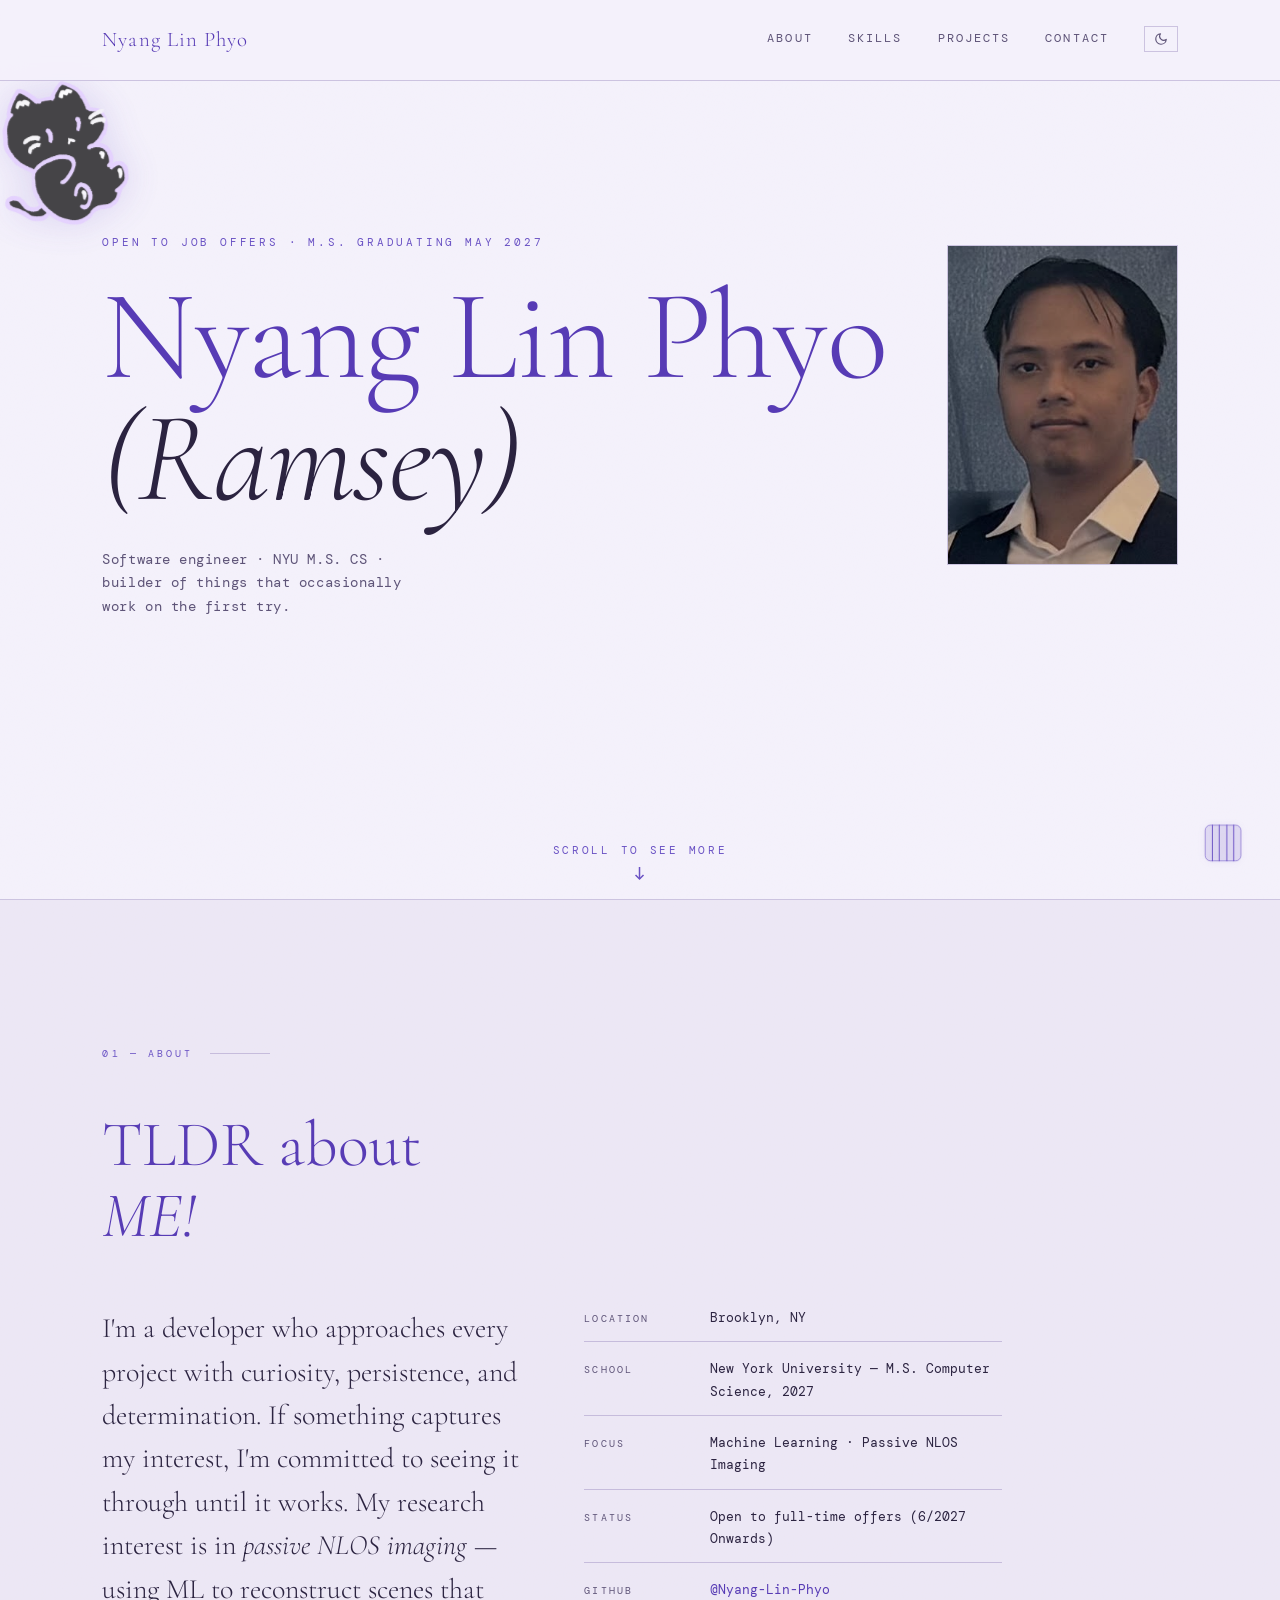
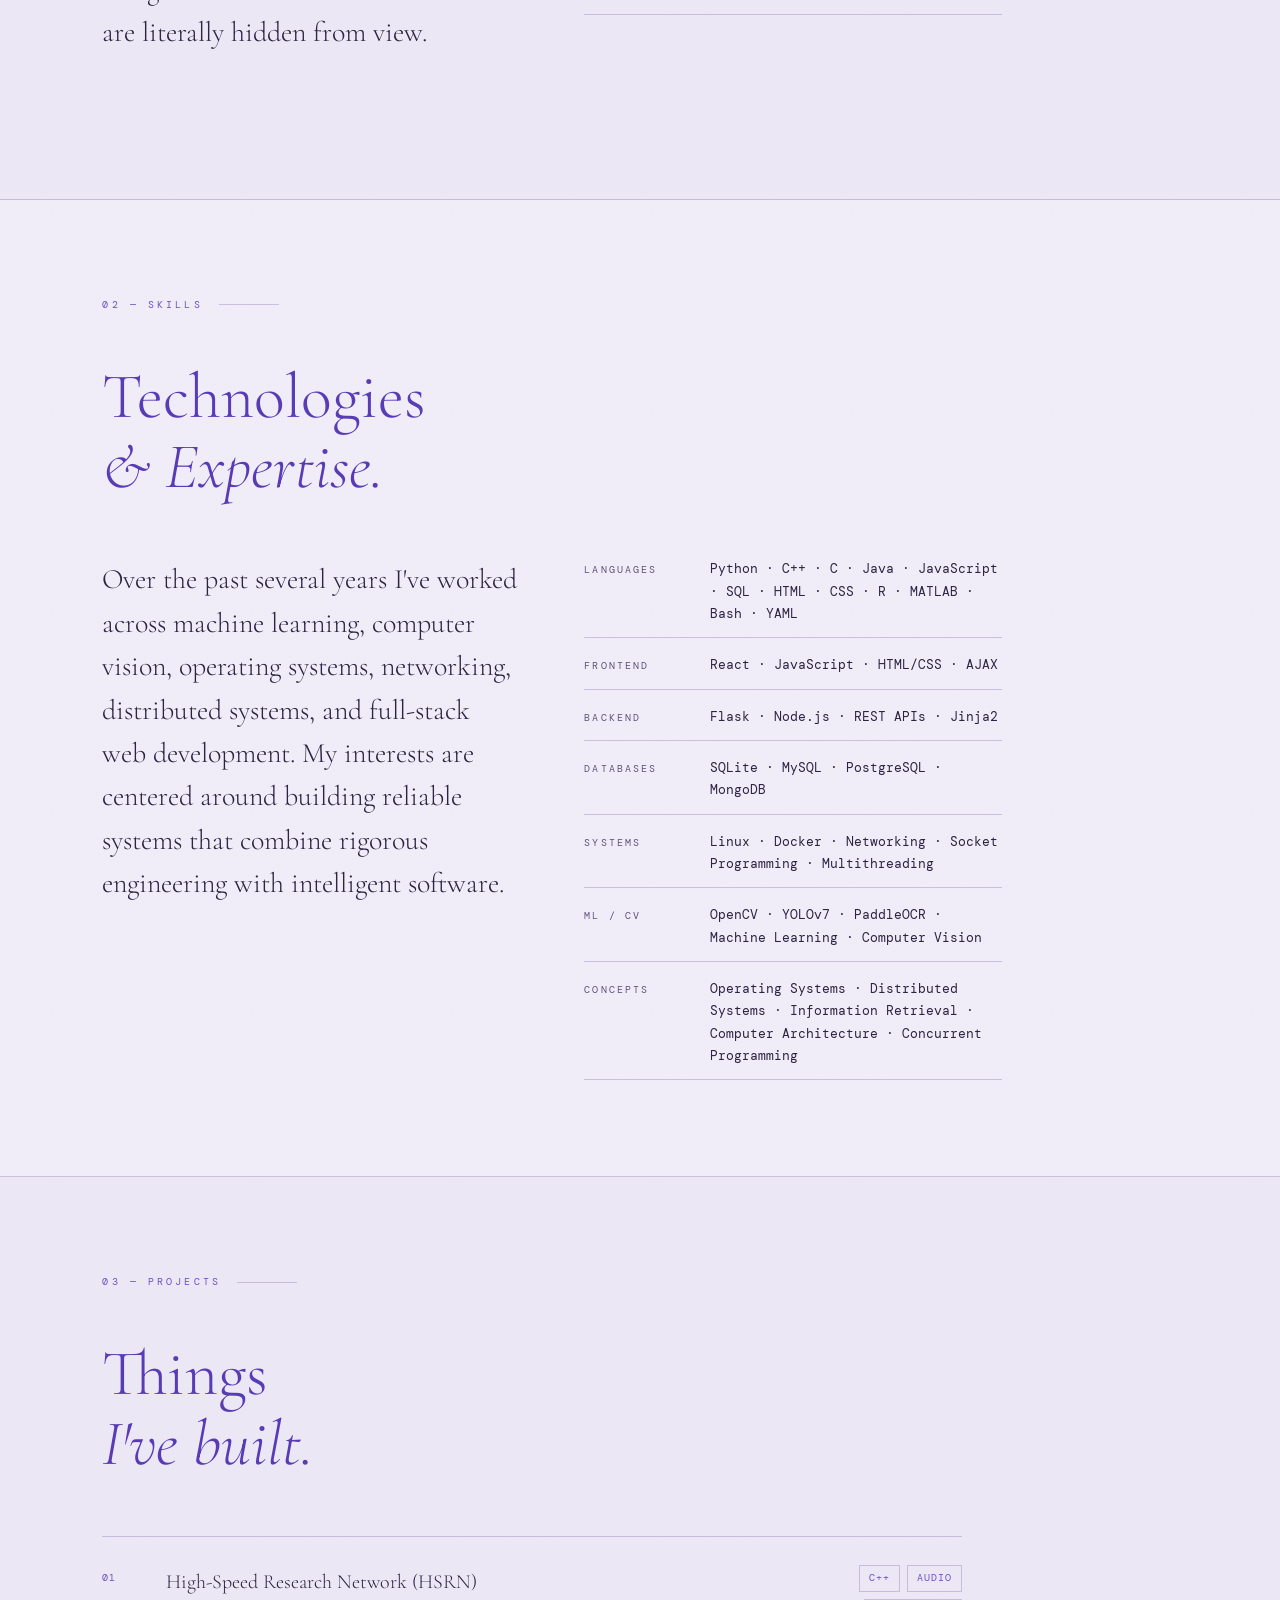
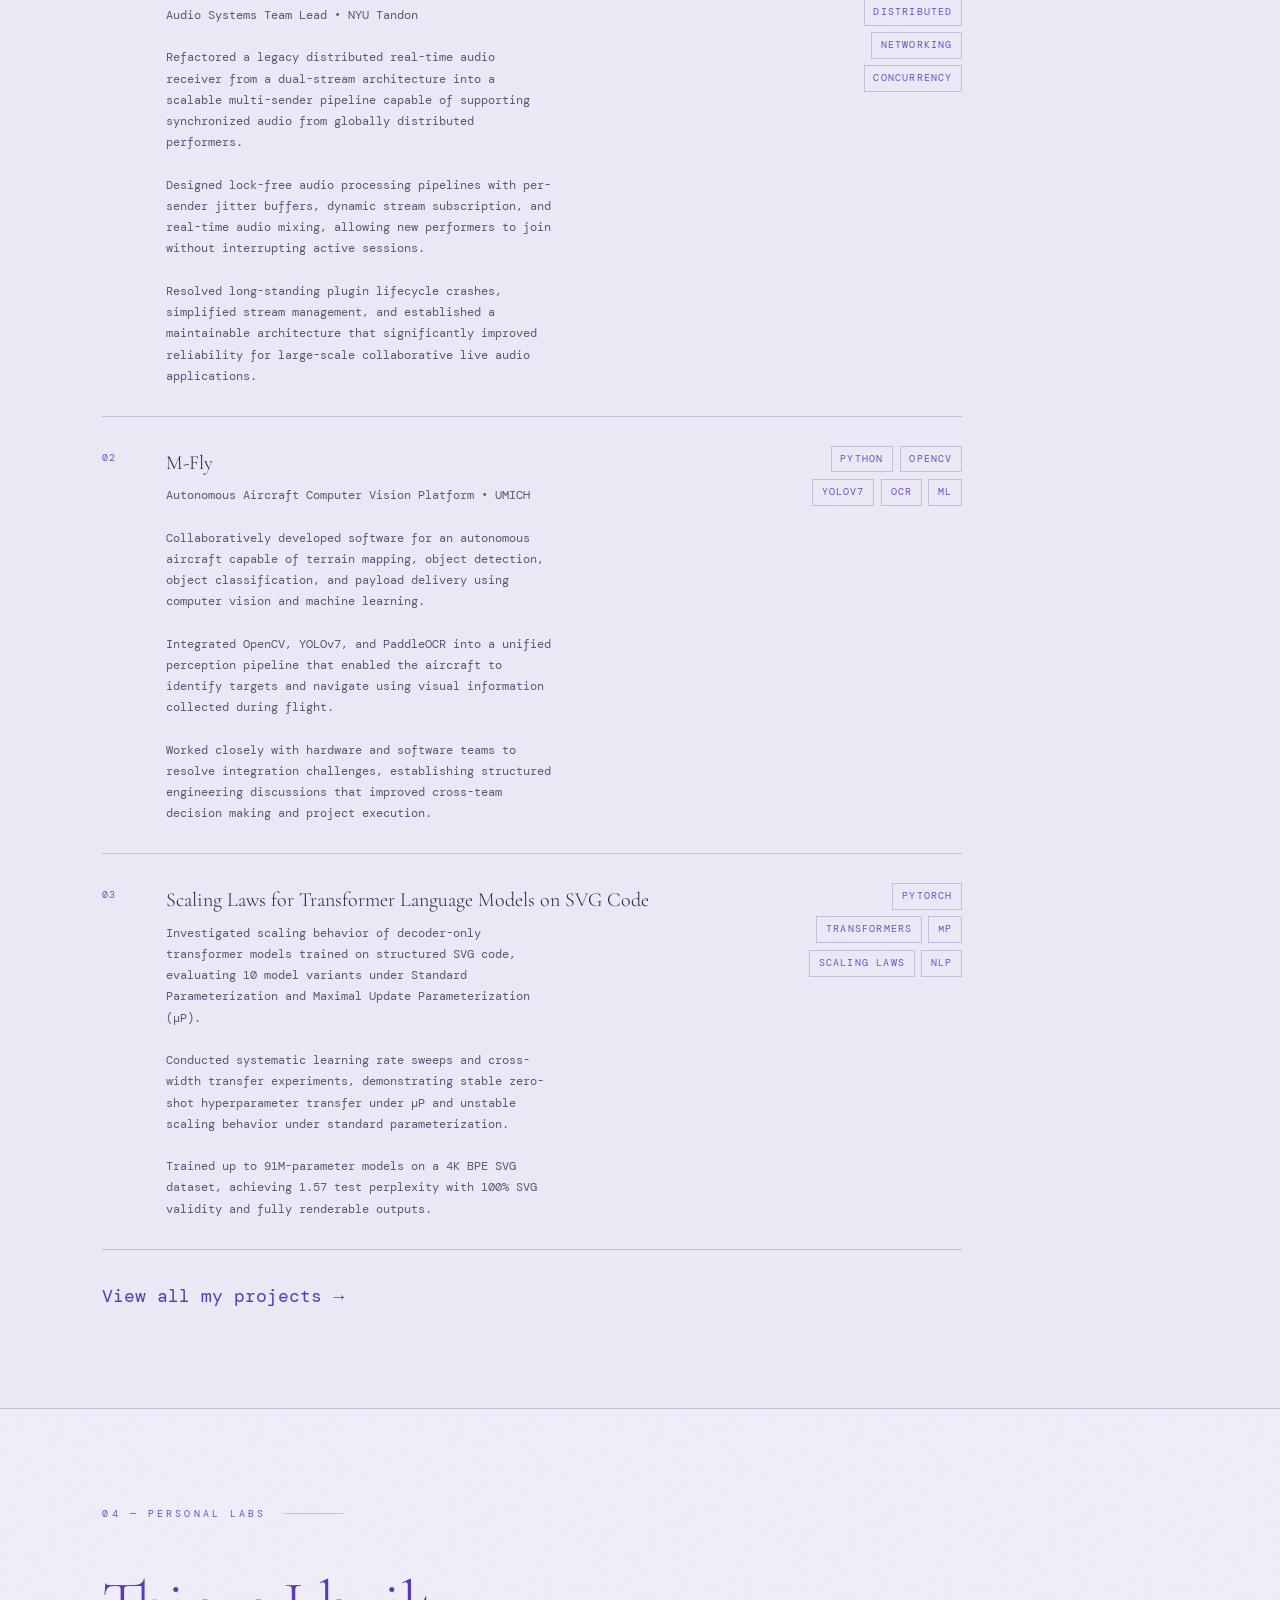
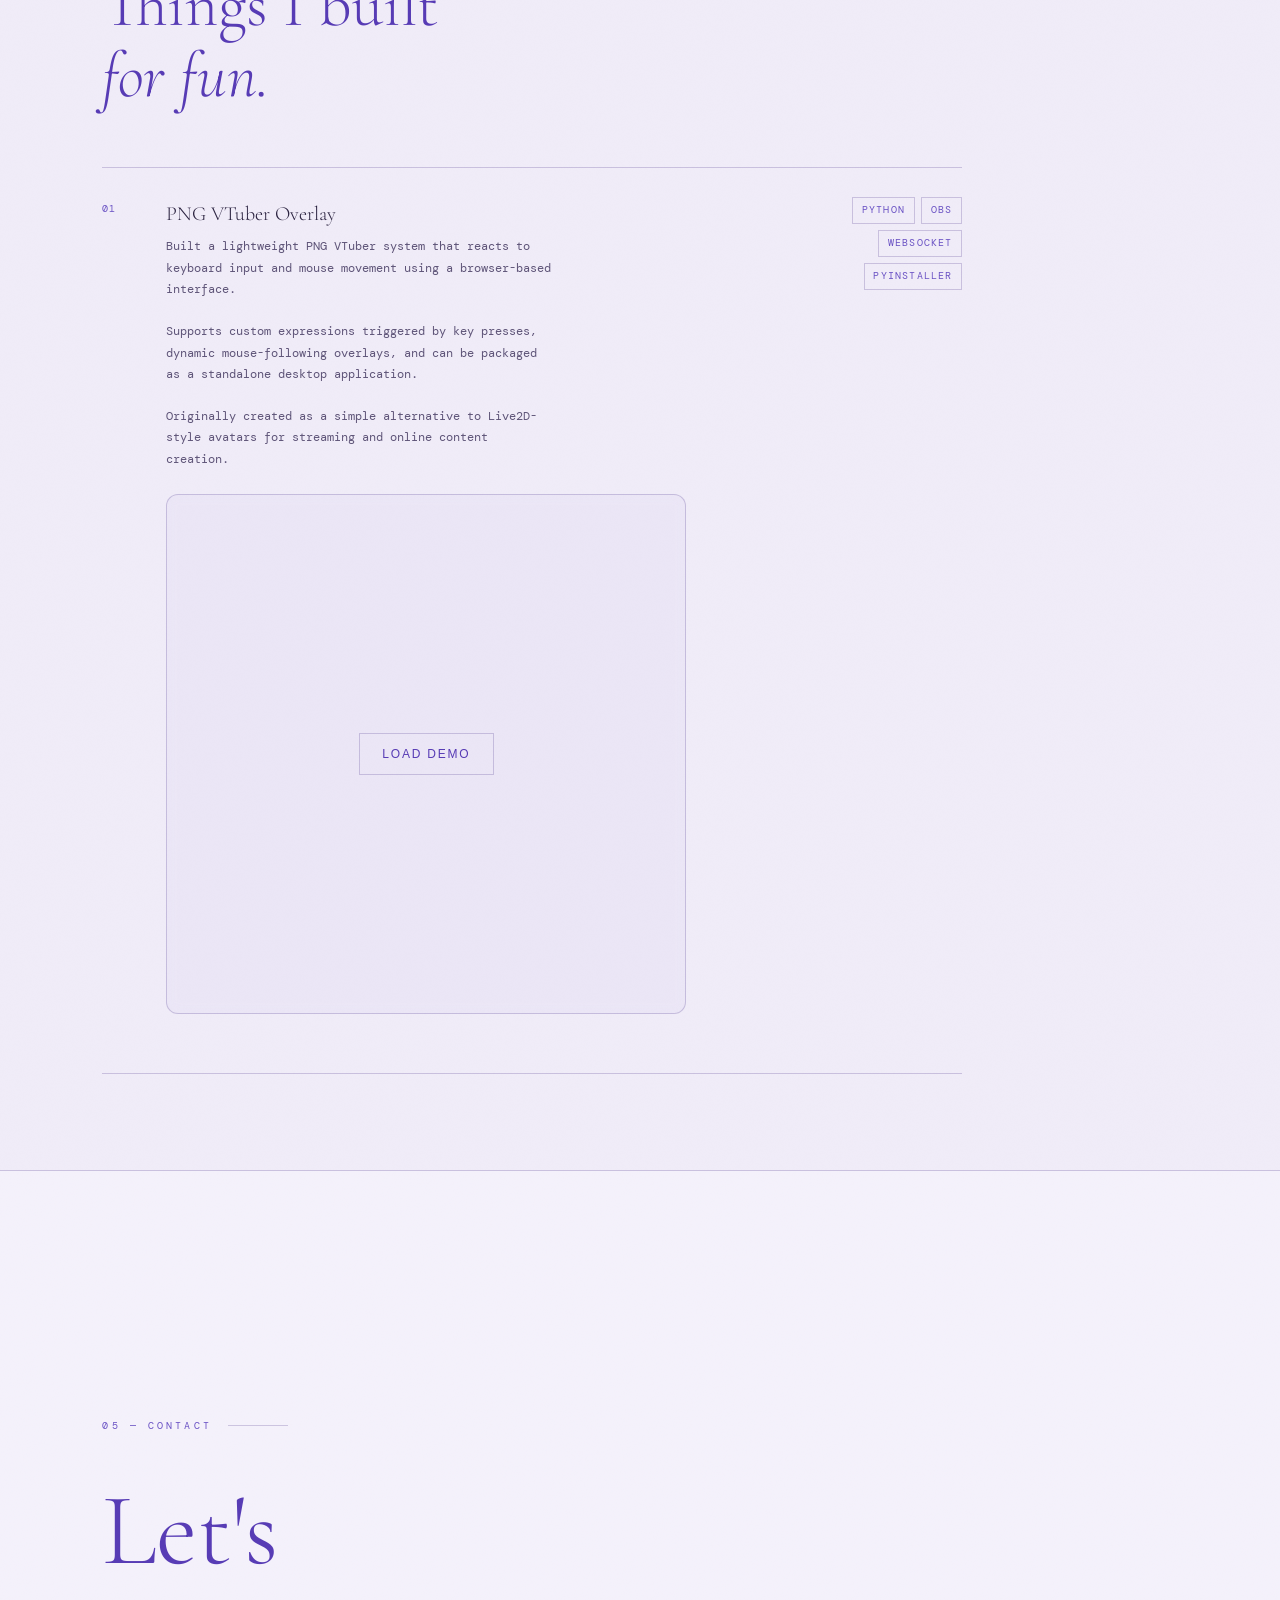
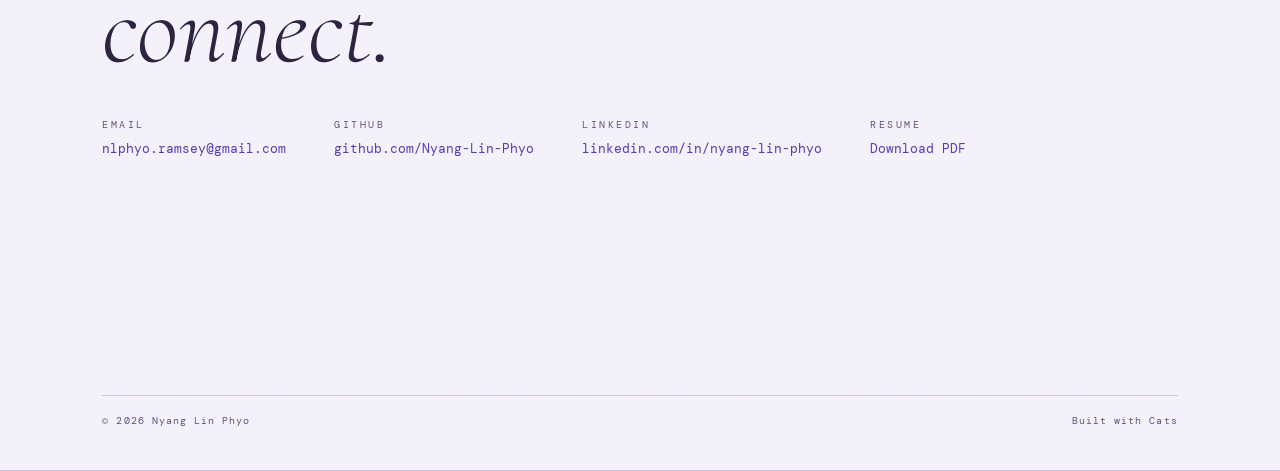
==== index.html @ a4ef57ad "updated cat jail" ====
<!DOCTYPE html>
<html lang="en">

<head>
    <meta charset="UTF-8" />
    <meta name="viewport" content="width=device-width, initial-scale=1.0" />
    <title>welcome every-nyan~</title>
    <meta name="description" content="Portfolio of Nyang Lin Phyo (Ramsey) — software engineer, NYU M.S. CS. Machine learning, computer vision, systems and full-stack projects." />

    <link rel="preconnect" href="https://fonts.googleapis.com" />
    <link
        href="https://fonts.googleapis.com/css2?family=Cormorant+Garamond:ital,wght@0,300;0,400;1,300&family=DM+Mono:wght@300;400&display=swap"
        rel="stylesheet" />
    <link rel="icon" href="assets/R.png" type="image/png" />

    <!-- apply saved / OS theme before paint to avoid a flash -->
    <script>
        (function () {
            const saved = localStorage.getItem('theme');
            document.documentElement.dataset.theme =
                saved ?? (matchMedia('(prefers-color-scheme: light)').matches ? 'light' : 'dark');
        })();
    </script>

    <link rel="stylesheet" href="css/styles.css" />
</head>

<body>

    <a class="skip-link" href="#main">Skip to main content</a>

    <!-- floating cat (fixed, decorative — drag & drop easter egg) -->
    <div class="floating-cat" id="floatingCat" aria-hidden="true">
        <img src="assets/floatingCat.png" alt="" />
    </div>

    <!-- ══ CAT JAIL (decorative easter egg) ══ -->
    <div id="catJail" class="jail-small" aria-hidden="true">
        <img id="jailedCatImg" src="assets/floatingCatHeld.png" alt="" />
        <div id="jailLabel" class="jail-label">cat jail</div>
        <svg class="jail-svg" viewBox="0 0 100 100" xmlns="http://www.w3.org/2000/svg">
            <rect x="3" y="3" width="94" height="94" rx="14" />
            <line x1="22" y1="3" x2="22" y2="97" />
            <line x1="40" y1="3" x2="40" y2="97" />
            <line x1="60" y1="3" x2="60" y2="97" />
            <line x1="78" y1="3" x2="78" y2="97" />
        </svg>
    </div>

    <!-- ══ ICON LIBRARY ══ -->
    <svg xmlns="http://www.w3.org/2000/svg" style="display: none">
        <symbol id="icon-sun" viewBox="0 0 24 24" fill="none" stroke="currentColor" stroke-width="2"
            stroke-linecap="round">
            <circle cx="12" cy="12" r="4" />
            <path
                d="M12 2v2M12 20v2M4.93 4.93l1.41 1.41M17.66 17.66l1.41 1.41M2 12h2M20 12h2M4.93 19.07l1.41-1.41M17.66 6.34l1.41-1.41" />
        </symbol>
        <symbol id="icon-moon" viewBox="0 0 24 24" fill="none" stroke="currentColor" stroke-width="2"
            stroke-linecap="round" stroke-linejoin="round">
            <path d="M21 12.79A9 9 0 1 1 11.21 3 7 7 0 0 0 21 12.79z" />
        </symbol>
    </svg>

    <!-- ══ HEADER / NAV ══ -->
    <header>
        <nav aria-label="Primary">
            <span class="nav-logo">Nyang Lin Phyo</span>
            <ul class="nav-links">
                <li><a href="#about">About</a></li>
                <li><a href="#skills">Skills</a></li>
                <li><a href="#projects">Projects</a></li>
                <li><a href="#contact">Contact</a></li>
                <li>
                    <button type="button" id="themeToggle" class="theme-toggle" aria-pressed="false">
                        <svg class="icon-sun" width="14" height="14" aria-hidden="true">
                            <use href="#icon-sun" />
                        </svg>
                        <svg class="icon-moon" width="14" height="14" aria-hidden="true">
                            <use href="#icon-moon" />
                        </svg>
                    </button>
                </li>
            </ul>
        </nav>
    </header>

    <main id="main">

        <!-- ── LAYER 1: HERO ── -->
        <section class="layer" id="hero" aria-labelledby="hero-heading">

            <div class="hero-photo-wrap" id="photoWrap">
                <a href="personal.html">
                    <img src="assets/me.jpg" alt="Portrait of Nyang Lin Phyo — click to visit the personal page" />
                </a>
            </div>

            <p class="hero-eyebrow fade-up">Open to job offers · M.S. Graduating May 2027</p>
            <h1 class="hero-name fade-up" id="hero-heading">
                Nyang Lin Phyo<br /><em>(Ramsey)</em>
            </h1>
            <p class="hero-sub fade-up">
                Software engineer · NYU M.S. CS · builder of things that occasionally work on the first try.
            </p>

            <div class="hero-scroll-indicator" aria-hidden="true">
                <span>Scroll to see more</span>
                <svg width="18" height="18" viewBox="0 0 18 18" fill="none" stroke="currentColor" stroke-width="1.5">
                    <line x1="9" y1="2" x2="9" y2="14" />
                    <polyline points="5,10 9,14 13,10" />
                </svg>
            </div>

        </section>

        <!-- ── LAYER 2: ABOUT ── -->
        <section class="layer" id="about" aria-labelledby="about-heading">
            <p class="section-label fade-up">01 — About</p>
            <h2 class="section-header fade-up" id="about-heading">
                TLDR about<br /><em>ME!</em>
            </h2>
            <div class="about-grid">
                <p class="about-text fade-up">
                    I'm a developer who approaches every project with curiosity, persistence, and determination. If
                    something captures my interest, I'm committed to seeing it through until it works. My research
                    interest is in <em>passive NLOS imaging</em> — using ML to
                    reconstruct scenes that are literally hidden from view.
                </p>
                <div class="about-details fade-up">
                    <div class="detail-row">
                        <span class="detail-key">Location</span>
                        <span class="detail-val">Brooklyn, NY</span>
                    </div>
                    <div class="detail-row">
                        <span class="detail-key">School</span>
                        <span class="detail-val">New York University — M.S. Computer Science, 2027</span>
                    </div>
                    <div class="detail-row">
                        <span class="detail-key">Focus</span>
                        <span class="detail-val">Machine Learning · Passive NLOS Imaging</span>
                    </div>
                    <div class="detail-row">
                        <span class="detail-key">Status</span>
                        <span class="detail-val">Open to full-time offers (6/2027 Onwards)</span>
                    </div>
                    <div class="detail-row">
                        <span class="detail-key">GitHub</span>
                        <span class="detail-val"><a href="https://github.com/Nyang-Lin-Phyo"
                                target="_blank" rel="noopener noreferrer">@Nyang-Lin-Phyo</a></span>
                    </div>
                </div>
            </div>
        </section>

        <!-- ── LAYER 3: SKILLS ── -->
        <section class="layer" id="skills" aria-labelledby="skills-heading">
            <p class="section-label fade-up">02 — Skills</p>
            <h2 class="section-header fade-up" id="skills-heading">
                Technologies<br /><em>&amp; Expertise.</em>
            </h2>

            <div class="about-grid fade-up">
                <p class="about-text">
                    Over the past several years I've worked across machine learning,
                    computer vision, operating systems, networking, distributed systems,
                    and full-stack web development. My interests are centered around
                    building reliable systems that combine rigorous engineering with
                    intelligent software.
                </p>

                <div class="about-details">
                    <div class="detail-row">
                        <span class="detail-key">Languages</span>
                        <span class="detail-val">Python · C++ · C · Java · JavaScript · SQL · HTML · CSS · R · MATLAB
                            · Bash · YAML</span>
                    </div>
                    <div class="detail-row">
                        <span class="detail-key">Frontend</span>
                        <span class="detail-val">React · JavaScript · HTML/CSS · AJAX</span>
                    </div>
                    <div class="detail-row">
                        <span class="detail-key">Backend</span>
                        <span class="detail-val">Flask · Node.js · REST APIs · Jinja2</span>
                    </div>
                    <div class="detail-row">
                        <span class="detail-key">Databases</span>
                        <span class="detail-val">SQLite · MySQL · PostgreSQL · MongoDB</span>
                    </div>
                    <div class="detail-row">
                        <span class="detail-key">Systems</span>
                        <span class="detail-val">Linux · Docker · Networking · Socket Programming ·
                            Multithreading</span>
                    </div>
                    <div class="detail-row">
                        <span class="detail-key">ML / CV</span>
                        <span class="detail-val">OpenCV · YOLOv7 · PaddleOCR · Machine Learning · Computer
                            Vision</span>
                    </div>
                    <div class="detail-row">
                        <span class="detail-key">Concepts</span>
                        <span class="detail-val">Operating Systems · Distributed Systems · Information Retrieval ·
                            Computer Architecture · Concurrent Programming</span>
                    </div>
                </div>
            </div>
        </section>

        <!-- ── LAYER 4: PROJECTS ── -->
        <section class="layer" id="projects" aria-labelledby="projects-heading">
            <p class="section-label fade-up">03 — Projects</p>
            <h2 class="section-header fade-up" id="projects-heading">
                Things<br /><em>I've built.</em>
            </h2>
            <div class="project-list">
                <div class="project-item fade-up">
                    <span class="project-num" aria-hidden="true">01</span>
                    <div>
                        <p class="project-title">High-Speed Research Network (HSRN)</p>
                        <p class="project-desc">
                            Audio Systems Team Lead • NYU Tandon
                            <br><br>
                            Refactored a legacy distributed real-time audio receiver from a dual-stream
                            architecture into a scalable multi-sender pipeline capable of supporting synchronized
                            audio from globally distributed performers.
                            <br><br>
                            Designed lock-free audio processing pipelines with per-sender jitter buffers, dynamic
                            stream subscription, and real-time audio mixing, allowing new performers to join
                            without interrupting active sessions.
                            <br><br>
                            Resolved long-standing plugin lifecycle crashes, simplified stream management, and
                            established a maintainable architecture that significantly improved reliability for
                            large-scale collaborative live audio applications.
                        </p>
                    </div>
                    <div class="project-tags">
                        <span class="tag">C++</span>
                        <span class="tag">Audio</span>
                        <span class="tag">Distributed</span>
                        <span class="tag">Networking</span>
                        <span class="tag">Concurrency</span>
                    </div>
                </div>

                <div class="project-item fade-up">
                    <span class="project-num" aria-hidden="true">02</span>
                    <div>
                        <p class="project-title">M-Fly</p>
                        <p class="project-desc">
                            Autonomous Aircraft Computer Vision Platform • UMICH
                            <br><br>
                            Collaboratively developed software for an autonomous aircraft capable of terrain
                            mapping, object detection, object classification, and payload delivery using computer
                            vision and machine learning.
                            <br><br>
                            Integrated OpenCV, YOLOv7, and PaddleOCR into a unified perception pipeline that
                            enabled the aircraft to identify targets and navigate using visual information
                            collected during flight.
                            <br><br>
                            Worked closely with hardware and software teams to resolve integration challenges,
                            establishing structured engineering discussions that improved cross-team decision
                            making and project execution.
                        </p>
                    </div>
                    <div class="project-tags">
                        <span class="tag">Python</span>
                        <span class="tag">OpenCV</span>
                        <span class="tag">YOLOv7</span>
                        <span class="tag">OCR</span>
                        <span class="tag">ML</span>
                    </div>
                </div>

                <div class="project-item fade-up">
                    <span class="project-num" aria-hidden="true">03</span>
                    <div>
                        <p class="project-title">Scaling Laws for Transformer Language Models on SVG Code</p>
                        <p class="project-desc">
                            Investigated scaling behavior of decoder-only transformer models trained on
                            structured SVG code, evaluating 10 model variants under Standard Parameterization and
                            Maximal Update Parameterization (µP).
                            <br><br>
                            Conducted systematic learning rate sweeps and cross-width transfer experiments,
                            demonstrating stable zero-shot hyperparameter transfer under µP and unstable scaling
                            behavior under standard parameterization.
                            <br><br>
                            Trained up to 91M-parameter models on a 4K BPE SVG dataset, achieving 1.57 test
                            perplexity with 100% SVG validity and fully renderable outputs.
                        </p>
                    </div>
                    <div class="project-tags">
                        <span class="tag">PyTorch</span>
                        <span class="tag">Transformers</span>
                        <span class="tag">µP</span>
                        <span class="tag">Scaling Laws</span>
                        <span class="tag">NLP</span>
                    </div>
                </div>
            </div>
            <div class="projects-more fade-up">
                <a href="projects.html" class="link link-right">
                    View all my projects →
                </a>
            </div>
        </section>

        <!-- ── LAYER 5: PERSONAL PROJECTS ── -->
        <section class="layer" id="personal" aria-labelledby="personal-heading">
            <p class="section-label fade-up">04 — Personal Labs</p>
            <h2 class="section-header fade-up" id="personal-heading">
                Things I built<br /><em>for fun.</em>
            </h2>
            <div class="project-list">
                <div class="project-item fade-up">
                    <span class="project-num" aria-hidden="true">01</span>
                    <div class="project-content">
                        <p class="project-title">PNG VTuber Overlay</p>
                        <p class="project-desc">
                            Built a lightweight PNG VTuber system that reacts to keyboard input and mouse
                            movement using a browser-based interface.
                            <br><br>
                            Supports custom expressions triggered by key presses, dynamic mouse-following
                            overlays, and can be packaged as a standalone desktop application.
                            <br><br>
                            Originally created as a simple alternative to Live2D-style avatars for streaming
                            and online content creation.
                        </p>
                        <div class="project-demo-container fade-up">
                            <div class="demo-placeholder" id="demoPlaceholder">
                                <button class="demo-btn" id="loadDemoBtn">Load Demo</button>
                            </div>
                            <p class="demo-hover-hint" id="demoHoverHint">Hover over the demo to activate key
                                tracking.</p>
                            <p class="demo-mobile-note">Best experienced on desktop — check it out there to see
                                it in action.</p>
                        </div>
                    </div>
                    <div class="project-tags">
                        <span class="tag">Python</span>
                        <span class="tag">OBS</span>
                        <span class="tag">WebSocket</span>
                        <span class="tag">PyInstaller</span>
                    </div>
                </div>
            </div>
        </section>

        <!-- ── LAYER 6: CONTACT ── -->
        <section class="layer" id="contact" aria-labelledby="contact-heading">
            <p class="section-label fade-up">05 — Contact</p>
            <h2 class="contact-big fade-up" id="contact-heading">
                Let's<br /><em>connect.</em>
            </h2>
            <div class="contact-links fade-up">
                <div class="contact-link">
                    <span class="contact-link-label">Email</span>
                    <a href="mailto:nlphyo.ramsey@gmail.com">nlphyo.ramsey@gmail.com</a>
                </div>
                <div class="contact-link">
                    <span class="contact-link-label">GitHub</span>
                    <a href="https://github.com/Nyang-Lin-Phyo" target="_blank"
                        rel="noopener noreferrer">github.com/Nyang-Lin-Phyo</a>
                </div>
                <div class="contact-link">
                    <span class="contact-link-label">LinkedIn</span>
                    <a href="https://www.linkedin.com/in/nyang-lin-phyo/" target="_blank"
                        rel="noopener noreferrer">linkedin.com/in/nyang-lin-phyo</a>
                </div>
                <div class="contact-link">
                    <span class="contact-link-label">Resume</span>
                    <a href="assets/Resume.pdf" target="_blank" rel="noopener">Download PDF</a>
                </div>
            </div>
            <footer>
                <span>© 2026 Nyang Lin Phyo</span>
                <button type="button" class="footer-meow" id="footerMeow">Built with Cats</button>
            </footer>
        </section>

    </main>

    <!-- page behaviour -->
    <script src="js/main.js"></script>
    <script src="js/cat.js"></script>

    <!-- hero photo fade-in + PNG VTuber demo loader (index-specific) -->
    <script>
        (function () {
            'use strict';

            /* hero photo fade-in */
            const photo = document.getElementById('photoWrap');
            if (photo) {
                photo.style.opacity = '0';
                photo.style.transition = 'opacity 0.7s ease';
                setTimeout(() => { photo.style.opacity = '1'; }, 300);
            }

            /* PNG VTuber demo loader */
            document.getElementById('loadDemoBtn').addEventListener('click', () => {
                const container = document.getElementById('demoPlaceholder');
                const hint = document.getElementById('demoHoverHint');

                const iframe = document.createElement('iframe');
                iframe.src = 'demos/pngvtuber-demo.html';
                iframe.className = 'project-demo';
                iframe.title = 'PNG VTuber overlay demo';
                iframe.setAttribute('sandbox', 'allow-scripts allow-same-origin');

                let hintDismissed = false;

                iframe.addEventListener('mouseenter', () => {
                    iframe.contentWindow?.postMessage({ type: 'focus' }, '*');
                    if (!hintDismissed) {
                        hintDismissed = true;
                        hint.style.opacity = '0';
                    }
                });

                iframe.addEventListener('mouseleave', () => {
                    iframe.contentWindow?.postMessage({ type: 'blur' }, '*');
                });

                container.innerHTML = '';
                container.appendChild(iframe);

                requestAnimationFrame(() => {
                    hint.style.opacity = '1';
                });
            });
        })();
    </script>

</body>

</html>
---- css/styles.css ----
/* ═══════════════════════════════════════════════════
   NYANG LIN PHYO — styles.css

   Contents
     1. Tokens            (dark default + light theme)
     2. Reset & base
     3. Accessibility helpers
     4. Nav
     5. Layout: layers, labels, headers
     6. About grid
     7. Projects
     8. Demo embed
     9. Contact & footer
    10. Links
    11. Hero
    12. Fade-up reveal
    13. Floating cat & cat jail
    14. Stat grid        (personal page)
    15. Projects page
    16. Section backgrounds
    17. Responsive
═══════════════════════════════════════════════════ */

/* ── 1. TOKENS ────────────────────────────────────── */
:root {
    color-scheme: dark;

    --bg: #0d0b14;
    --bg2: #120f1e;
    --bg3: #0f0c1a;
    --purple: #d4b8ff;
    --purple-dim: #a87fe8;
    --text: #ede8ff;
    --muted: #9286b8;
    --line: rgba(201, 184, 240, 0.15);
    --glow: rgba(201, 184, 240, 0.08);
    --nav-bg: rgba(13, 11, 20, 0.85);
    --surface: rgba(255, 255, 255, 0.02);
    --jail-fill: rgba(42, 30, 74, 0.45);
    --jail-bar: #c9b8f0;
    --cat-shadow: rgba(201, 184, 240, 0.18);
    --noise-opacity: 0.4;

    --serif: 'Cormorant Garamond', Georgia, serif;
    --mono: 'DM Mono', monospace;
}

:root[data-theme='light'] {
    color-scheme: light;

    --bg: #f4f1fb;
    --bg2: #ece7f5;
    --bg3: #f0ecf8;
    --purple: #573bb5;
    --purple-dim: #6a52c4;
    --text: #2b2340;
    --muted: #5e5478;
    --line: rgba(86, 62, 145, 0.25);
    --glow: rgba(87, 59, 181, 0.07);
    --nav-bg: rgba(244, 241, 251, 0.88);
    --surface: rgba(87, 59, 181, 0.03);
    --jail-fill: rgba(87, 59, 181, 0.1);
    --jail-bar: #6a52c4;
    --cat-shadow: rgba(106, 82, 196, 0.25);
    --noise-opacity: 0.3;
}

/* ── 2. RESET & BASE ─────────────────────────────── */
*,
*::before,
*::after {
    box-sizing: border-box;
    margin: 0;
    padding: 0;
}

html {
    scroll-behavior: smooth;
    scroll-padding-top: 5rem;
    background: var(--bg);
}

body {
    background: var(--bg);
    color: var(--text);
    font-family: var(--mono);
    font-size: 14px;
    line-height: 1.7;
    overflow-x: hidden;
    transition: background-color 0.3s ease, color 0.3s ease;
}

a {
    color: var(--purple);
    text-decoration: none;
}

/* ── 3. ACCESSIBILITY HELPERS ────────────────────── */
.skip-link {
    position: fixed;
    top: -100%;
    left: 0;
    z-index: 200;
    background: var(--purple);
    color: var(--bg);
    font-size: 0.72rem;
    letter-spacing: 0.18em;
    text-transform: uppercase;
    padding: 0.7rem 1.4rem;
}

.skip-link:focus {
    top: 0;
}

:focus-visible {
    outline: 2px solid var(--purple);
    outline-offset: 3px;
}

/* ── 4. NAV ──────────────────────────────────────── */
nav {
    position: fixed;
    top: 0;
    left: 0;
    right: 0;
    z-index: 100;
    display: flex;
    justify-content: space-between;
    align-items: center;
    padding: 1.4rem clamp(2rem, 8vw, 9rem);
    background: var(--nav-bg);
    backdrop-filter: blur(12px);
    border-bottom: 1px solid var(--line);
    transition: background 0.3s ease;
}

.nav-logo {
    font-family: var(--serif);
    font-size: 1.3rem;
    font-weight: 300;
    letter-spacing: 0.05em;
    color: var(--purple);
}

.nav-links {
    display: flex;
    gap: 2.2rem;
    list-style: none;
}

.nav-links a {
    font-size: 0.72rem;
    letter-spacing: 0.18em;
    text-transform: uppercase;
    color: var(--muted);
    transition: color 0.2s;
}

.nav-links a:hover {
    color: var(--purple);
}

.nav-back {
    color: var(--purple) !important;
    border: 1px solid var(--line);
    padding: 0.3rem 0.75rem;
    transition: color 0.2s, border-color 0.2s, background 0.2s;
}

.nav-back:hover {
    color: var(--text) !important;
    border-color: var(--purple-dim);
    background: var(--glow);
}

/* theme toggle (dark: shows sun → switch to light) */
.theme-toggle {
    display: inline-flex;
    align-items: center;
    justify-content: center;
    background: none;
    border: 1px solid var(--line);
    color: var(--muted);
    padding: 0.3rem 0.55rem;
    font: inherit;
    cursor: pointer;
    transition: color 0.2s, border-color 0.2s, background 0.2s;
}

.theme-toggle:hover {
    color: var(--purple);
    border-color: var(--purple-dim);
    background: var(--glow);
}

.theme-toggle svg {
    display: block;
}

.theme-toggle .icon-moon {
    display: none;
}

:root[data-theme='light'] .theme-toggle .icon-sun {
    display: none;
}

:root[data-theme='light'] .theme-toggle .icon-moon {
    display: block;
}

/* ── 5. LAYOUT ───────────────────────────────────── */
.layer {
    min-height: 100vh;
    display: flex;
    flex-direction: column;
    justify-content: center;
    padding: 6rem clamp(2rem, 8vw, 9rem);
    position: relative;
    overflow: hidden;
    border-bottom: 1px solid var(--line);
    transition: background 0.3s ease;
}

/* noise texture overlay on every layer */
.layer::after {
    content: '';
    position: absolute;
    inset: 0;
    background-image: url("data:image/svg+xml,%3Csvg viewBox='0 0 200 200' xmlns='http://www.w3.org/2000/svg'%3E%3Cfilter id='n'%3E%3CfeTurbulence type='fractalNoise' baseFrequency='0.9' numOctaves='4' stitchTiles='stitch'/%3E%3C/filter%3E%3Crect width='100%25' height='100%25' filter='url(%23n)' opacity='0.03'/%3E%3C/svg%3E");
    background-repeat: repeat;
    background-size: 200px;
    pointer-events: none;
    opacity: var(--noise-opacity);
}

.section-label {
    font-size: 0.65rem;
    letter-spacing: 0.3em;
    text-transform: uppercase;
    color: var(--purple-dim);
    margin-bottom: 3rem;
    display: flex;
    align-items: center;
    gap: 1rem;
}

.section-label::after {
    content: '';
    flex: 1;
    max-width: 60px;
    height: 1px;
    background: var(--line);
}

.section-header {
    font-family: var(--serif);
    font-size: clamp(2rem, 5vw, 4rem);
    font-weight: 300;
    color: var(--purple);
    margin-bottom: 3.5rem;
    line-height: 1.1;
}

/* ── 6. ABOUT GRID (About + Skills) ─────────────── */
.about-grid {
    display: grid;
    grid-template-columns: 1fr 1fr;
    gap: 4rem;
    align-items: start;
    max-width: 900px;
}

.about-text {
    font-family: var(--serif);
    font-size: clamp(1.3rem, 2.5vw, 1.75rem);
    font-weight: 300;
    line-height: 1.55;
    color: var(--text);
}

.about-details {
    display: flex;
    flex-direction: column;
    gap: 1rem;
}

.detail-row {
    display: flex;
    gap: 1rem;
    align-items: baseline;
    border-bottom: 1px solid var(--line);
    padding-bottom: 0.75rem;
}

.detail-key {
    font-size: 0.65rem;
    letter-spacing: 0.2em;
    text-transform: uppercase;
    color: var(--muted);
    min-width: 110px;
}

.detail-val {
    font-size: 0.82rem;
    color: var(--text);
}

/* ── 7. PROJECTS ────────────────────────────────── */
.project-list {
    display: flex;
    flex-direction: column;
    max-width: 860px;
}

.project-item {
    display: grid;
    grid-template-columns: 2.5rem 1fr 180px;
    align-items: start;
    gap: 1.5rem;
    padding: 1.8rem 0;
    border-top: 1px solid var(--line);
}

.project-item:last-child {
    border-bottom: 1px solid var(--line);
}

.project-num {
    font-size: 0.65rem;
    color: var(--purple-dim);
    letter-spacing: 0.1em;
    padding-top: 0.2rem;
}

.project-title {
    font-family: var(--serif);
    font-size: 1.25rem;
    font-weight: 300;
    color: var(--text);
    margin-bottom: 0.35rem;
}

.project-desc {
    font-size: 0.78rem;
    color: var(--muted);
    max-width: 55ch;
}

.project-tags {
    display: flex;
    flex-wrap: wrap;
    gap: 0.4rem;
    justify-content: flex-end;
}

.tag {
    font-size: 0.62rem;
    letter-spacing: 0.12em;
    text-transform: uppercase;
    border: 1px solid var(--line);
    padding: 0.25rem 0.55rem;
    color: var(--purple-dim);
}

.projects-more {
    margin-top: 2rem;
}

/* ── 8. DEMO EMBED ──────────────────────────────── */
.project-demo-container {
    margin-top: 1.5rem;
    width: 100%;
    display: flex;
    flex-direction: column;
    align-items: flex-start;
}

.project-demo {
    width: 100%;
    max-width: 520px;
    height: 520px;
    border-radius: 12px;
    border: 1px solid var(--line);
    overflow: hidden;
    display: block;
}

.demo-placeholder {
    width: 100%;
    max-width: 520px;
    height: 520px;
    border: 1px solid var(--line);
    border-radius: 12px;
    display: flex;
    align-items: center;
    justify-content: center;
    background: var(--surface);
    backdrop-filter: blur(6px);
}

.demo-btn {
    padding: 0.8rem 1.4rem;
    font-size: 0.75rem;
    letter-spacing: 0.15em;
    text-transform: uppercase;
    border: 1px solid var(--line);
    background: transparent;
    color: var(--purple);
    cursor: pointer;
    transition: 0.2s;
}

.demo-btn:hover {
    background: var(--glow);
    border-color: var(--purple-dim);
}

.demo-hover-hint {
    font-size: 0.68rem;
    letter-spacing: 0.12em;
    color: var(--purple-dim);
    margin-top: 0.75rem;
    text-transform: uppercase;
    opacity: 0;
    transition: opacity 0.4s ease;
    pointer-events: none;
}

.demo-mobile-note {
    display: none;
    font-size: 0.68rem;
    letter-spacing: 0.12em;
    color: var(--muted);
    margin-top: 0.75rem;
    text-transform: uppercase;
}

/* ── 9. CONTACT & FOOTER ────────────────────────── */
.contact-big {
    font-family: var(--serif);
    font-size: clamp(2.5rem, 8vw, 7rem);
    font-weight: 300;
    line-height: 0.95;
    color: var(--purple);
    margin-bottom: 2.5rem;
}

.contact-big em {
    font-style: italic;
    color: var(--text);
}

.contact-links {
    display: flex;
    gap: 3rem;
    flex-wrap: wrap;
    margin-bottom: 4rem;
}

.contact-link {
    display: flex;
    flex-direction: column;
    gap: 0.3rem;
}

.contact-link-label {
    font-size: 0.62rem;
    letter-spacing: 0.25em;
    text-transform: uppercase;
    color: var(--muted);
}

.contact-link a {
    font-size: 0.82rem;
    color: var(--purple);
    transition: color 0.2s;
}

.contact-link a:hover {
    color: var(--text);
}

footer {
    position: absolute;
    bottom: 2.5rem;
    left: clamp(2rem, 8vw, 9rem);
    right: clamp(2rem, 8vw, 9rem);
    display: flex;
    justify-content: space-between;
    align-items: center;
    font-size: 0.65rem;
    color: var(--muted);
    letter-spacing: 0.1em;
    border-top: 1px solid var(--line);
    padding-top: 1rem;
}

.footer-meow {
    background: none;
    border: none;
    font: inherit;
    color: inherit;
    letter-spacing: inherit;
    cursor: pointer;
    display: inline-block;
    animation: sway 3s ease-in-out infinite;
    animation-delay: 2s;
}

@keyframes sway {

    0%,
    100% {
        transform: translateX(0);
    }

    50% {
        transform: translateX(10px);
    }
}

/* ── 10. LINKS ──────────────────────────────────── */
.link {
    display: inline-flex;
    align-items: center;
    gap: 6px;
    font-size: 1.1rem;
    color: var(--purple);
    transition: transform 0.2s ease, opacity 0.2s ease;
}

.link-right:hover {
    opacity: 0.85;
    transform: translateX(3px);
}

/* ── 11. HERO ───────────────────────────────────── */
.hero-gradient {
    position: absolute;
    inset: 0;
    background: radial-gradient(ellipse at 20% 60%, rgba(90, 60, 180, 0.18) 0%, transparent 60%),
        radial-gradient(ellipse at 80% 30%, rgba(140, 80, 200, 0.12) 0%, transparent 55%),
        radial-gradient(ellipse at 50% 90%, rgba(60, 30, 120, 0.15) 0%, transparent 50%);
    background-size: 200% 200%;
    animation: gradientShift 12s ease infinite;
    pointer-events: none;
    z-index: 0;
}

@keyframes gradientShift {

    0%,
    100% {
        background-position: 0% 50%;
    }

    50% {
        background-position: 100% 50%;
    }
}

.hero-eyebrow {
    font-size: 0.7rem;
    letter-spacing: 0.25em;
    text-transform: uppercase;
    color: var(--purple-dim);
    margin-bottom: 1.5rem;
    position: relative;
    z-index: 1;
}

.hero-name {
    font-family: var(--serif);
    font-size: clamp(3.5rem, 10vw, 8rem);
    font-weight: 300;
    line-height: 0.95;
    letter-spacing: -0.01em;
    color: var(--purple);
    margin-bottom: 1.8rem;
    position: relative;
    z-index: 1;
}

.hero-name em {
    font-style: italic;
    color: var(--text);
}

.hero-sub {
    font-size: 0.85rem;
    color: var(--muted);
    max-width: 38ch;
    margin-bottom: 3rem;
    letter-spacing: 0.04em;
    position: relative;
    z-index: 1;
}

.hero-scroll-indicator {
    position: absolute;
    left: 50%;
    bottom: 1rem;
    transform: translateX(-50%);
    display: flex;
    flex-direction: column;
    align-items: center;
    gap: 0.35rem;
    color: var(--purple-dim);
    font-size: 0.68rem;
    letter-spacing: 0.25em;
    text-transform: uppercase;
    z-index: 5;
    pointer-events: none;
    animation: heroArrowBounce 2s ease-in-out infinite;
}

.hero-scroll-indicator svg {
    width: 18px;
    height: 18px;
}

@keyframes heroArrowBounce {

    0%,
    100% {
        transform: translateX(-50%) translateY(0);
    }

    50% {
        transform: translateX(-50%) translateY(10px);
    }
}

/* hero photo (index page, absolute container) */
.hero-photo-wrap {
    position: absolute;
    right: clamp(1rem, 8vw, 10rem);
    top: 245px;
    z-index: 10;
}

.hero-photo-wrap a {
    display: block;
    width: 18vw;
    height: 25vw;
    max-width: 260px;
    max-height: 360px;
    overflow: hidden;
    border: 1px solid var(--line);
    cursor: pointer;
}

.hero-photo-wrap a img {
    width: 100%;
    height: 100%;
    object-fit: cover;
    object-position: center top;
    filter: grayscale(20%) brightness(0.88);
    transition: filter 0.4s;
    display: block;
}

.hero-photo-wrap a:hover img {
    filter: grayscale(0%) brightness(1);
}

.hero-photo-wrap::after {
    content: '→ personal';
    position: absolute;
    bottom: -1.6rem;
    left: 0;
    right: 0;
    text-align: center;
    font-size: 0.68rem;
    letter-spacing: 0.2em;
    text-transform: uppercase;
    color: var(--purple-dim);
    opacity: 0;
    transition: opacity 0.3s;
}

.hero-photo-wrap:hover::after {
    opacity: 1;
}

/* ── 12. FADE-UP REVEAL ─────────────────────────── */
.fade-up {
    opacity: 0;
    transform: translateY(28px);
    transition: opacity 0.7s ease, transform 0.7s ease;
}

.fade-up.visible {
    opacity: 1;
    transform: translateY(0);
}

/* ── 13. FLOATING CAT & CAT JAIL ────────────────── */
.floating-cat {
    position: fixed;
    left: 0;
    top: 0;
    width: clamp(80px, 10vw, 140px);
    pointer-events: auto;
    z-index: 11;
    opacity: 0.72;
    visibility: hidden;
    cursor: grab;
    will-change: transform;
}

.floating-cat img {
    width: 100%;
    display: block;
    filter: drop-shadow(0 0 18px var(--cat-shadow));
}

#catJail {
    position: fixed;
    right: clamp(1rem, 3vw, 3rem);
    bottom: clamp(1rem, 3vw, 3rem);
    z-index: 12;
    cursor: default;
    transition: transform 0.35s cubic-bezier(0.34, 1.56, 0.64, 1);
    /* grow up-and-left from the corner so it never goes off-screen */
    transform-origin: bottom right;
}

#catJail.jail-small {
    transform: scale(0.38);
}

#catJail.jail-big {
    transform: scale(1);
}

.jail-svg {
    display: block;
    width: 100px;
    height: 100px;
    filter: drop-shadow(0 0 8px var(--cat-shadow));
}

.jail-svg rect {
    fill: var(--jail-fill);
    stroke: var(--jail-bar);
    stroke-width: 1.5;
}

.jail-svg line {
    stroke: var(--jail-bar);
    stroke-width: 2.5;
    stroke-linecap: round;
}

#catJail.jailed .jail-svg {
    filter: drop-shadow(0 0 14px var(--cat-shadow));
}

#jailedCatImg {
    position: absolute;
    width: 52px;
    top: 50%;
    left: 50%;
    transform: translate(-50%, -50%);
    display: none;
    pointer-events: none;
}

#catJail.jailed #jailedCatImg {
    display: block;
}

.jail-label {
    position: absolute;
    bottom: calc(100% + 0.5rem);
    left: 50%;
    transform: translateX(-50%);
    text-align: center;
    font-size: 0.65rem;
    letter-spacing: 0.2em;
    text-transform: uppercase;
    color: var(--purple-dim);
    opacity: 0;
    transition: opacity 0.3s;
    font-family: var(--mono);
    pointer-events: none;
    white-space: nowrap;
}

/* ── 14. STAT GRID (personal page) ──────────────── */
.stat-grid {
    display: grid;
    grid-template-columns: repeat(auto-fill, minmax(220px, 1fr));
    gap: 1px;
    border: 1px solid var(--line);
    max-width: 900px;
    margin-top: 3rem;
}

.stat-cell {
    padding: 2rem 1.8rem;
    border: 1px solid var(--line);
    display: flex;
    flex-direction: column;
    gap: 0.5rem;
    transition: background 0.2s;
}

.stat-cell:hover {
    background: var(--glow);
}

.stat-label {
    font-size: 0.65rem;
    letter-spacing: 0.25em;
    text-transform: uppercase;
    color: var(--muted);
}

.stat-value {
    font-family: var(--serif);
    font-size: clamp(2rem, 4vw, 3rem);
    font-weight: 300;
    color: var(--purple);
    line-height: 1;
}

.stat-note {
    font-size: 0.65rem;
    color: var(--muted);
    margin-top: 0.2rem;
}

/* ── 15. PROJECTS PAGE ──────────────────────────── */
.projects-page {
    min-height: 100vh;
    padding: 6rem clamp(2rem, 8vw, 9rem);
    max-width: 1100px;
}

.page-header {
    font-family: var(--serif);
    font-size: clamp(2.5rem, 6vw, 5rem);
    font-weight: 300;
    color: var(--purple);
    margin-bottom: 0.5rem;
    line-height: 1;
}

.page-header em {
    font-style: italic;
    color: var(--text);
}

.project-section-label {
    font-size: 0.65rem;
    letter-spacing: 0.3em;
    text-transform: uppercase;
    color: var(--purple-dim);
    padding: 2.5rem 0 0.5rem;
    display: flex;
    align-items: center;
    gap: 1rem;
}

.project-section-label::after {
    content: '';
    flex: 1;
    height: 1px;
    background: var(--line);
}

/* ── 16. SECTION BACKGROUNDS ────────────────────── */
#hero {
    background: var(--bg);
}

#about {
    background: var(--bg2);
}

#skills {
    background: var(--bg3);
}

#projects {
    background: var(--bg2);
}

#personal {
    background: var(--bg3);
}

#contact {
    background: var(--bg);
}

#hero-personal {
    background: var(--bg);
}

#analytics {
    background: var(--bg2);
}

/* ── 17. RESPONSIVE ─────────────────────────────── */
@media (max-width: 900px) {

    .floating-cat,
    #catJail,
    .hero-photo-wrap {
        display: none;
    }
}

@media (max-width: 700px) {

    /* on small screens keep only the theme toggle visible */
    .nav-links {
        gap: 0;
    }

    .nav-links li {
        display: none;
    }

    .nav-links li:last-child {
        display: inline-flex;
        margin-left: -1rem;
    }

    .about-grid {
        grid-template-columns: 1fr;
        gap: 2.5rem;
    }

    .project-item {
        grid-template-columns: 2rem 1fr;
    }

    .project-tags {
        display: none;
    }

    .contact-links {
        gap: 2rem;
    }

    .stat-grid {
        grid-template-columns: 1fr 1fr;
    }

    .demo-mobile-note {
        display: block;
    }
}

/* ── REDUCED MOTION ─────────────────────────────── */
@media (prefers-reduced-motion: reduce) {

    html {
        scroll-behavior: auto;
    }

    *,
    *::before,
    *::after {
        animation-duration: 0.01ms !important;
        animation-iteration-count: 1 !important;
        transition-duration: 0.01ms !important;
    }

    /* reveal content immediately instead of animating */
    .fade-up {
        opacity: 1;
        transform: none;
    }
}
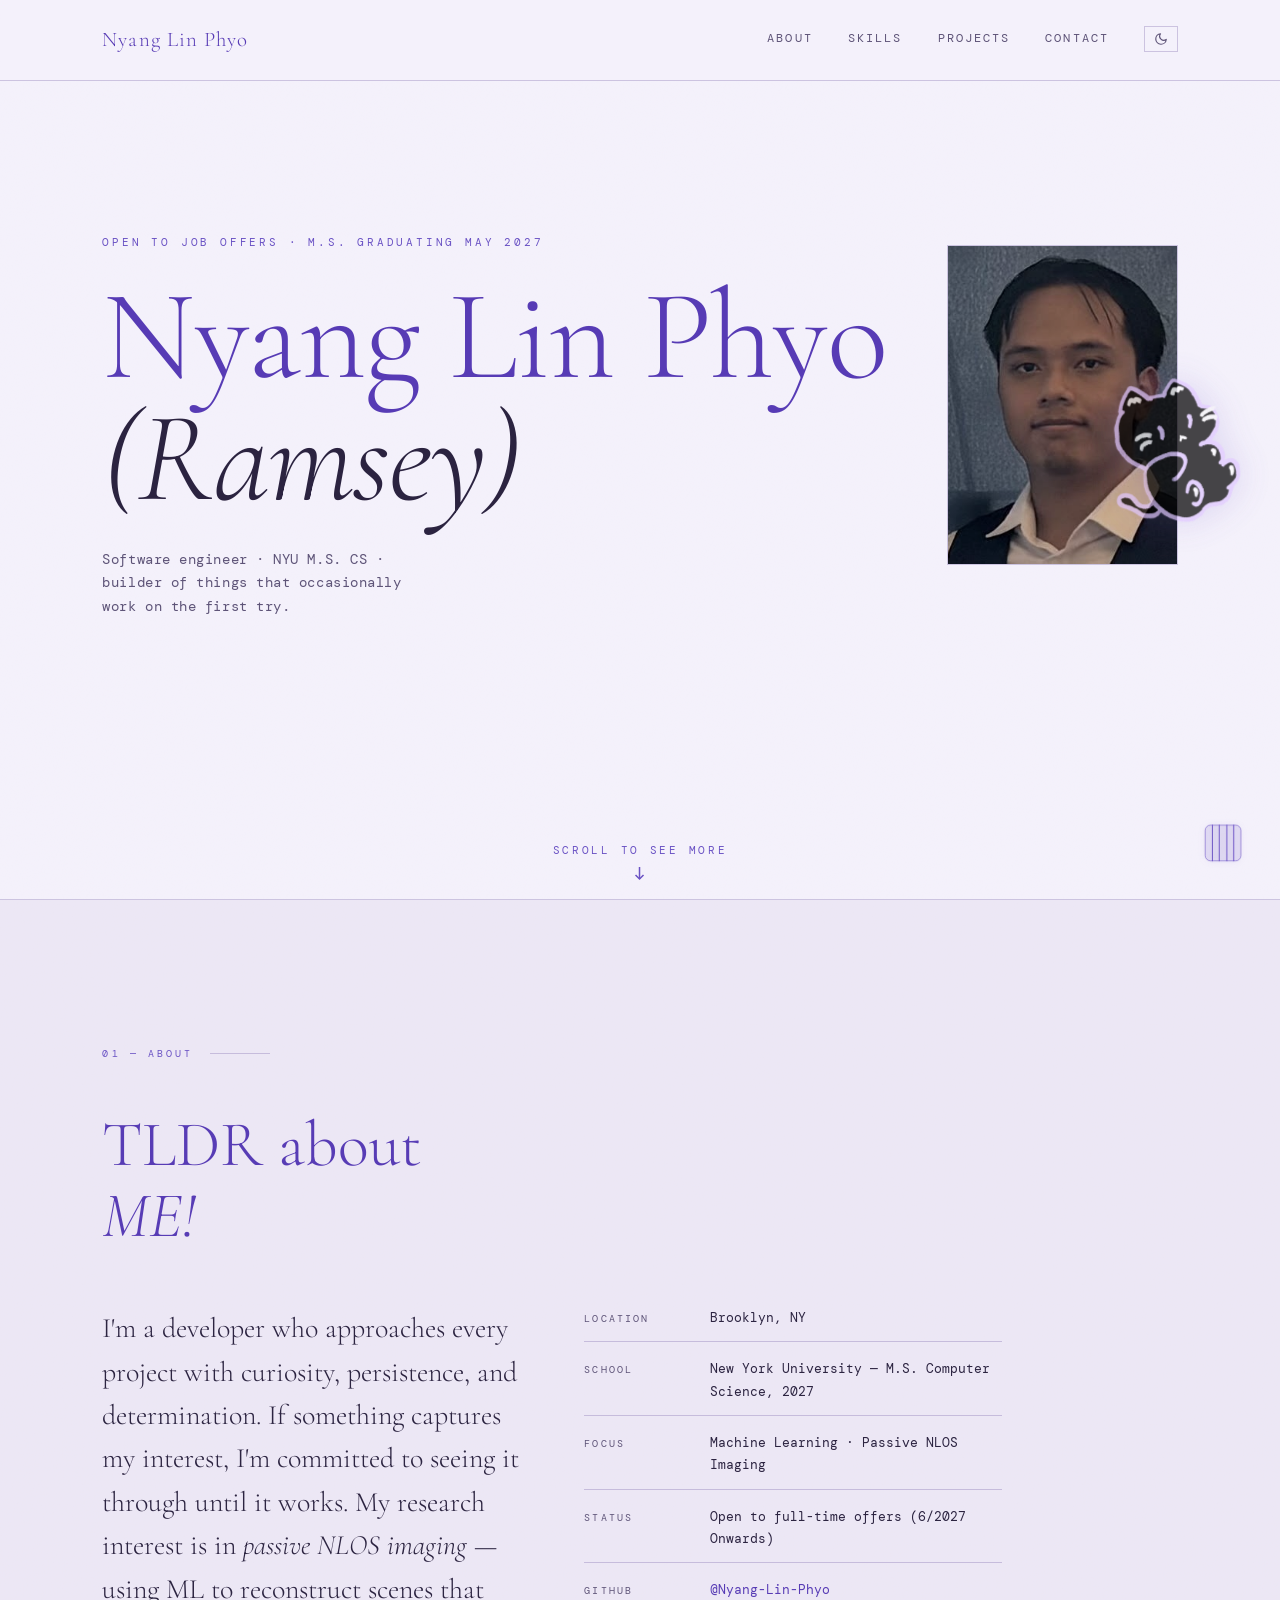
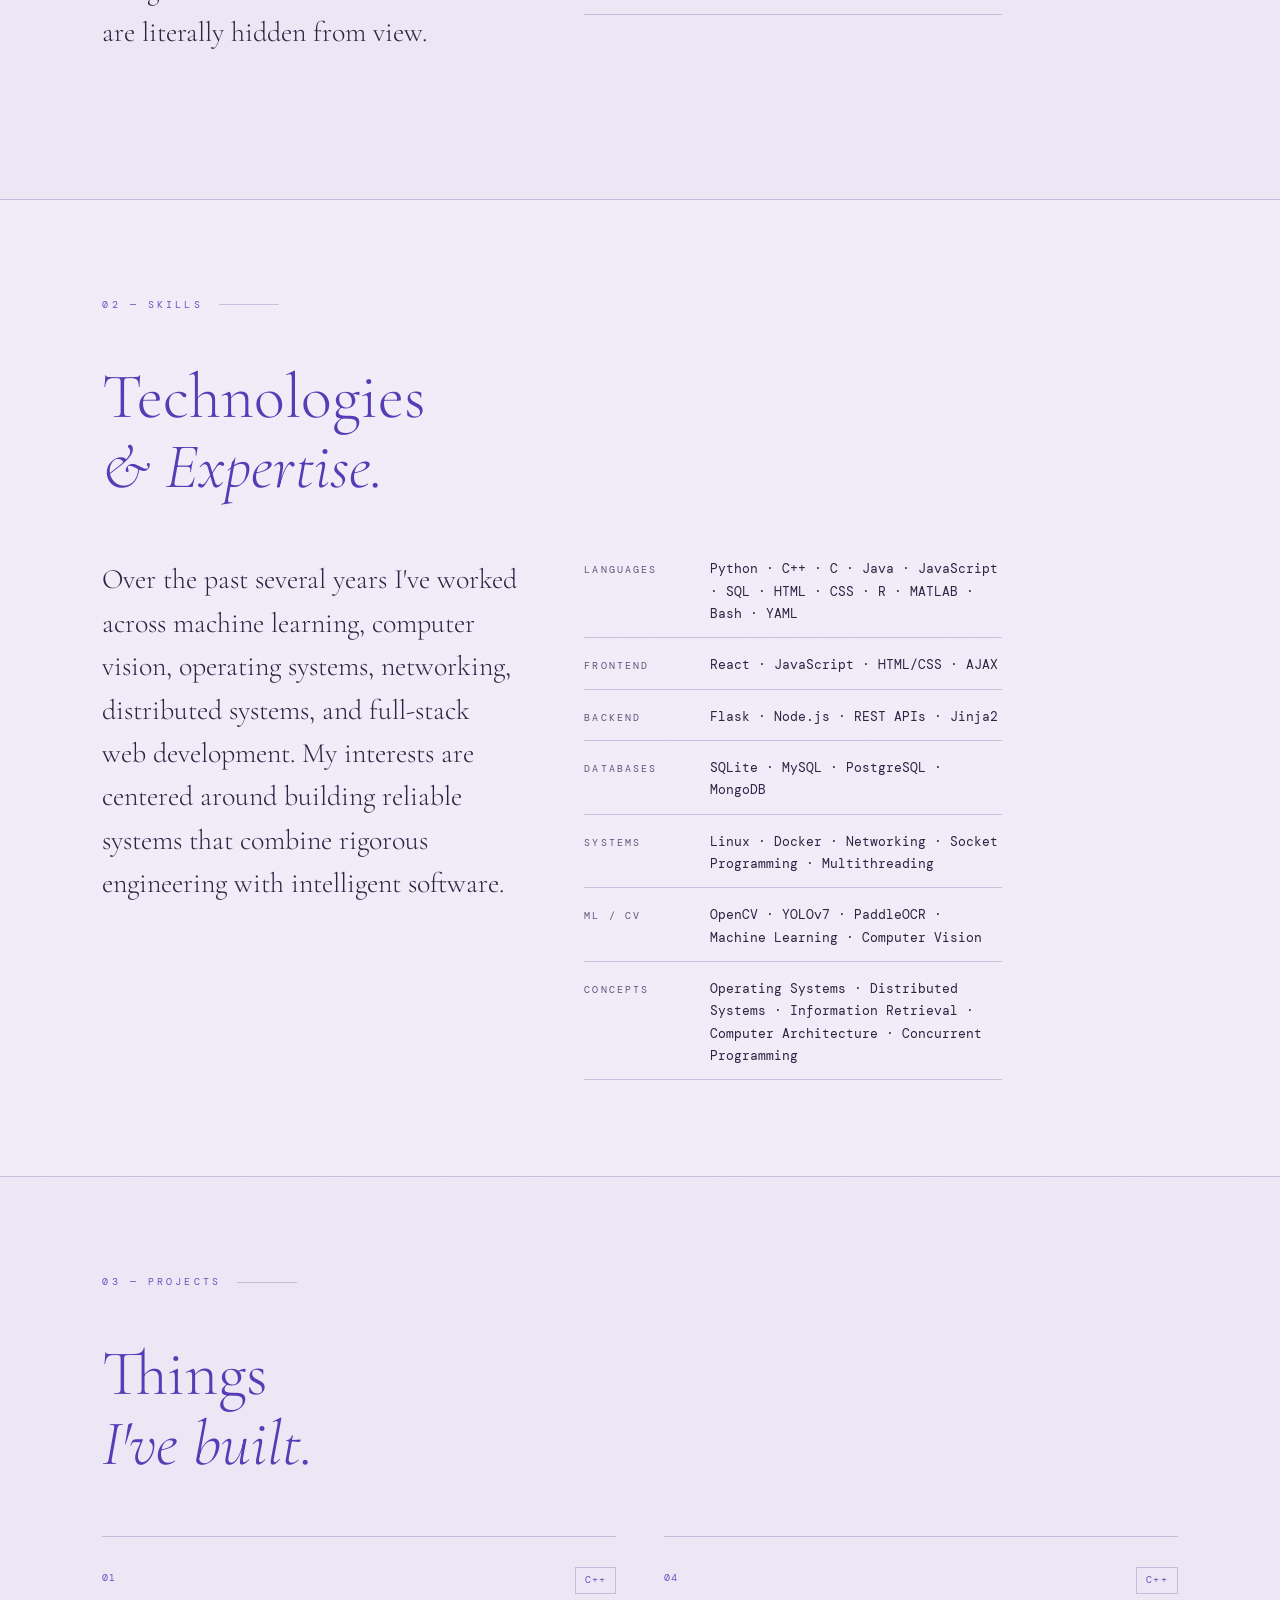
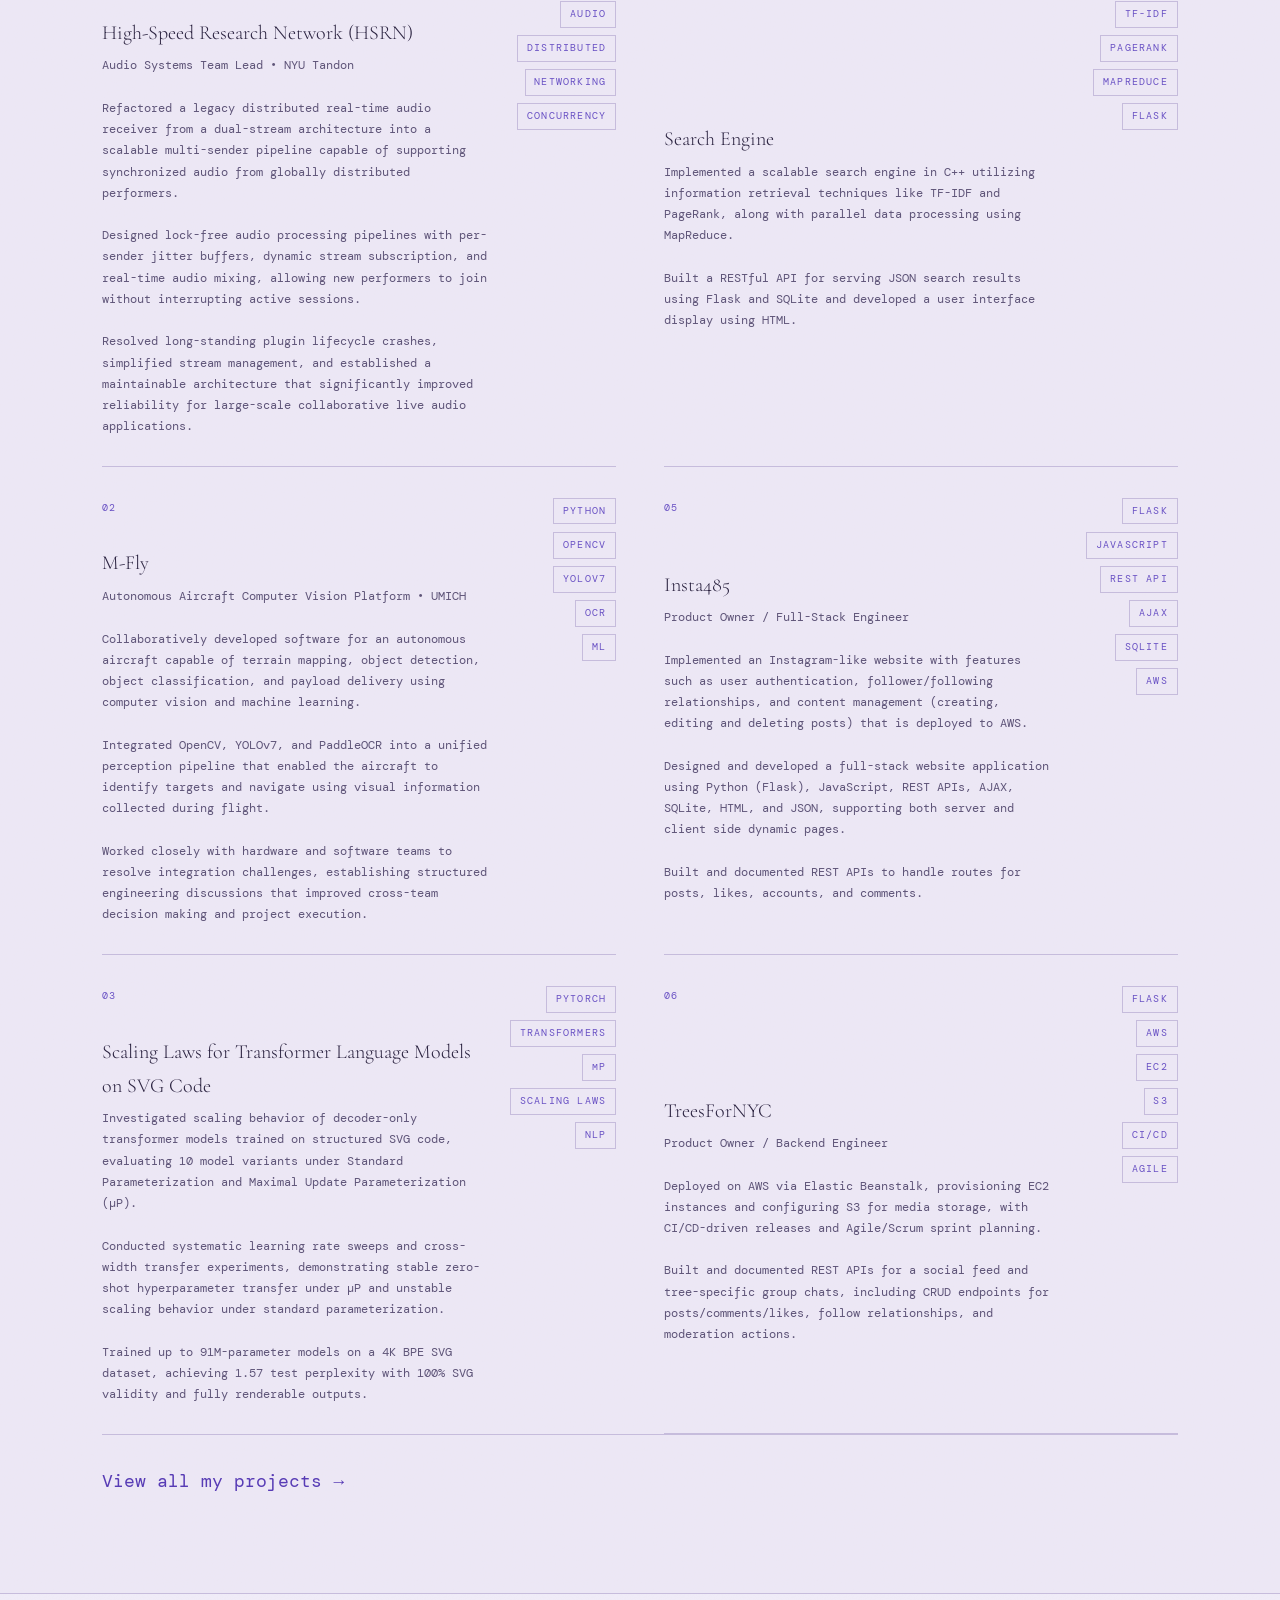
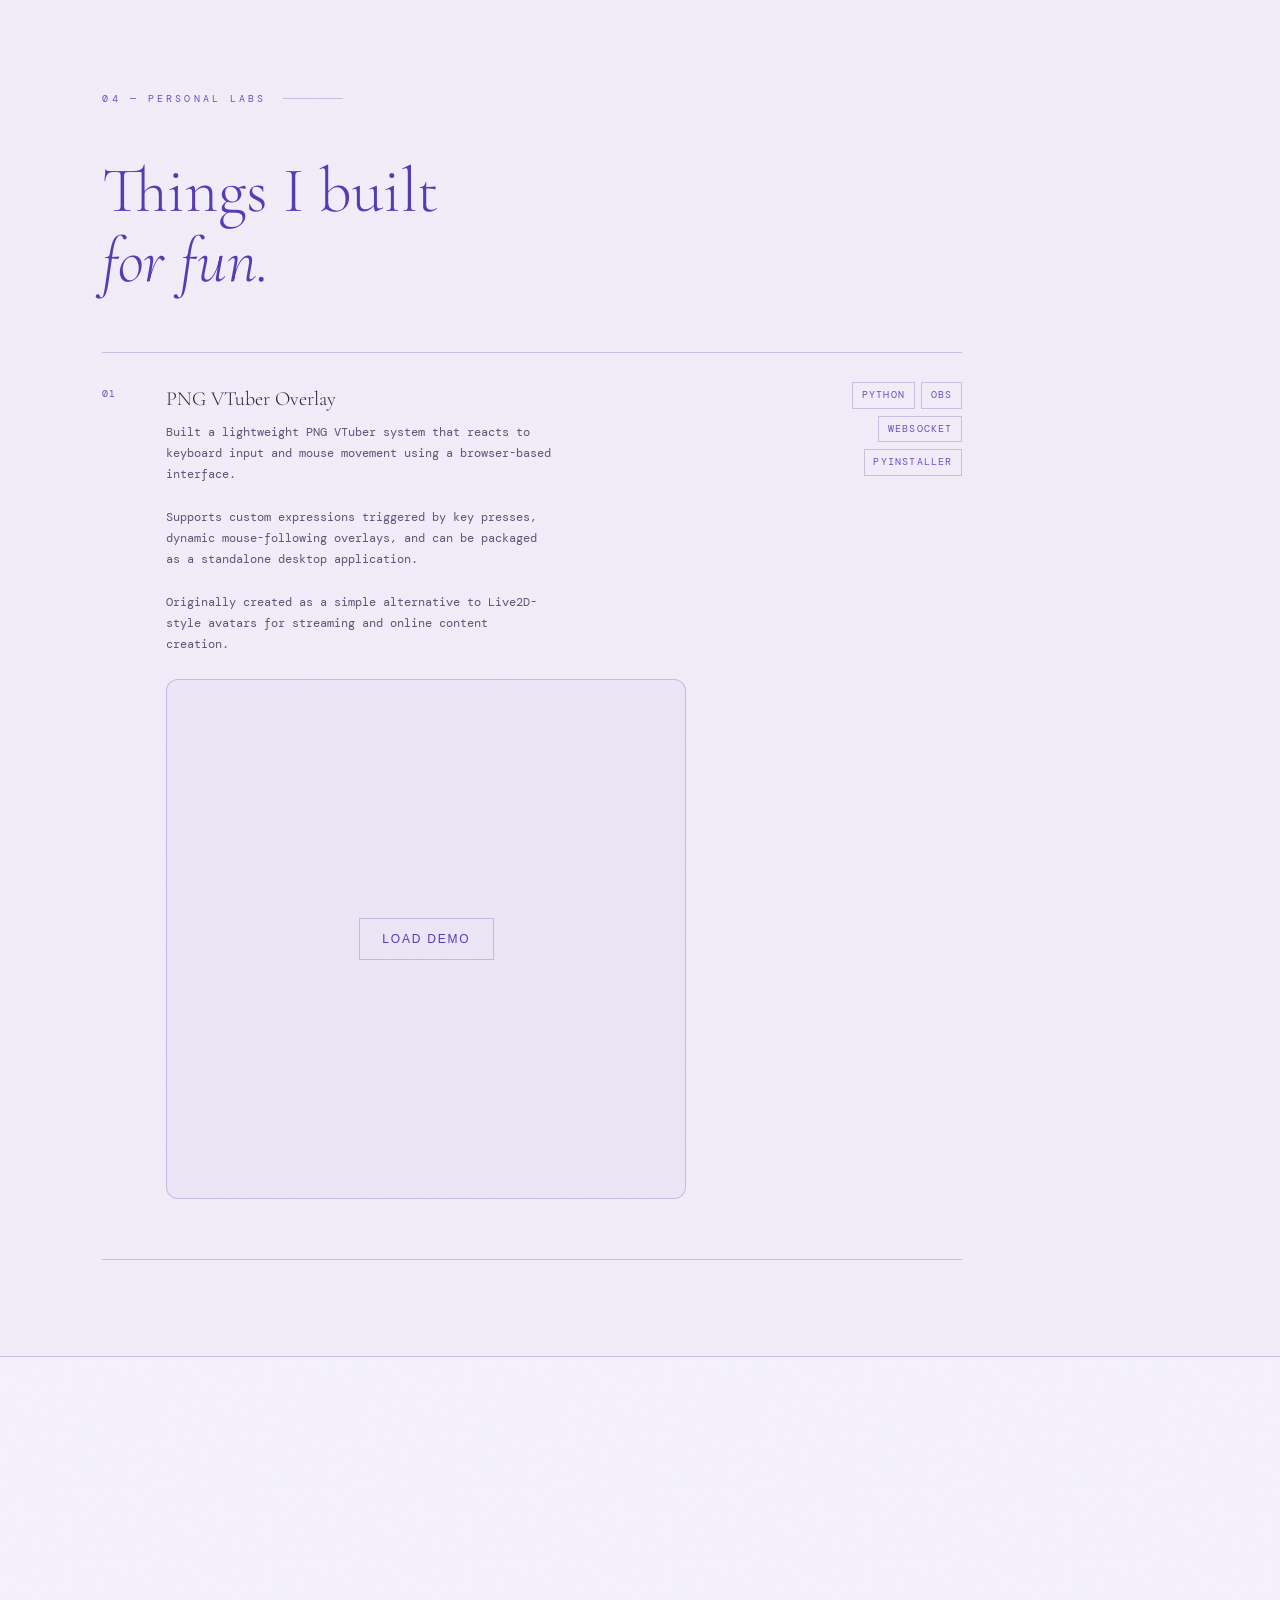
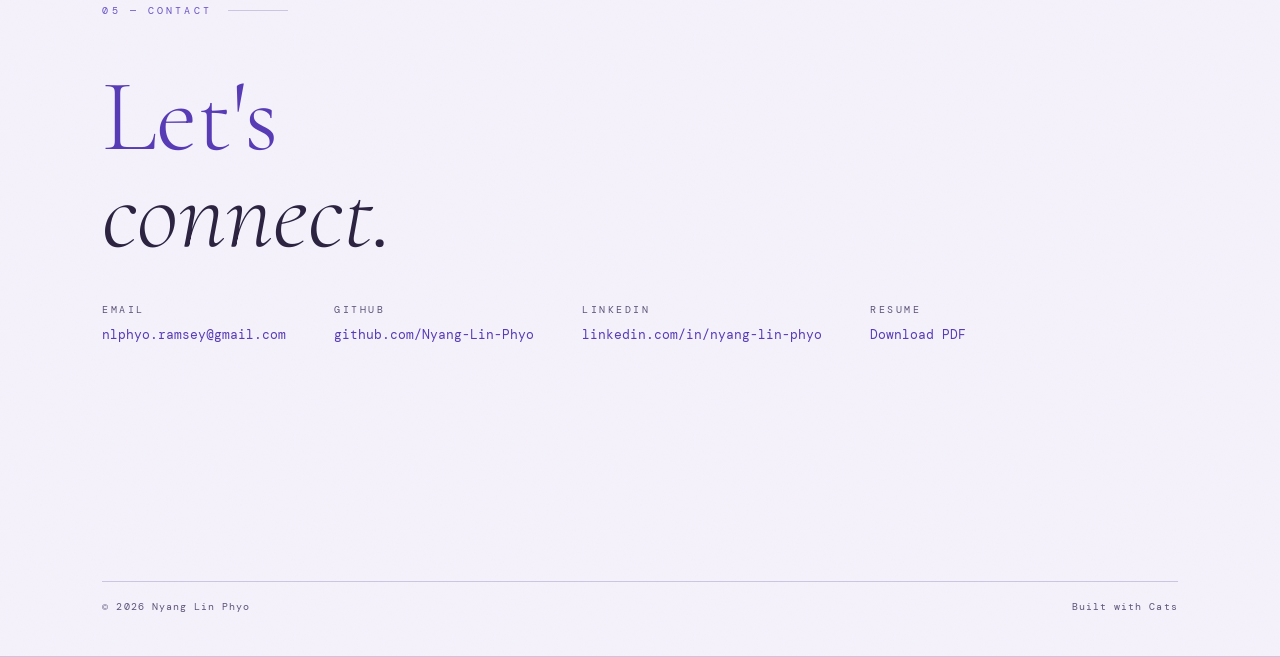
==== commit 1c270d4b: "cleaned up projects tab" ====
--- a/index.html
+++ b/index.html
@@ -211,10 +211,10 @@
             <h2 class="section-header fade-up" id="projects-heading">
                 Things<br /><em>I've built.</em>
             </h2>
-            <div class="project-list">
+            <div class="projects-grid">
                 <div class="project-item fade-up">
                     <span class="project-num" aria-hidden="true">01</span>
-                    <div>
+                    <div class="project-content">
                         <p class="project-title">High-Speed Research Network (HSRN)</p>
                         <p class="project-desc">
                             Audio Systems Team Lead • NYU Tandon
@@ -243,7 +243,7 @@
 
                 <div class="project-item fade-up">
                     <span class="project-num" aria-hidden="true">02</span>
-                    <div>
+                    <div class="project-content">
                         <p class="project-title">M-Fly</p>
                         <p class="project-desc">
                             Autonomous Aircraft Computer Vision Platform • UMICH
@@ -272,7 +272,7 @@
 
                 <div class="project-item fade-up">
                     <span class="project-num" aria-hidden="true">03</span>
-                    <div>
+                    <div class="project-content">
                         <p class="project-title">Scaling Laws for Transformer Language Models on SVG Code</p>
                         <p class="project-desc">
                             Investigated scaling behavior of decoder-only transformer models trained on
@@ -293,6 +293,82 @@
                         <span class="tag">µP</span>
                         <span class="tag">Scaling Laws</span>
                         <span class="tag">NLP</span>
+                    </div>
+                </div>
+
+                <div class="project-item fade-up">
+                    <span class="project-num" aria-hidden="true">04</span>
+                    <div class="project-content">
+                        <p class="project-title">Search Engine</p>
+                        <p class="project-desc">
+                            Implemented a scalable search engine in C++ utilizing information retrieval
+                            techniques like TF-IDF and PageRank, along with parallel data processing using
+                            MapReduce.
+                            <br><br>
+                            Built a RESTful API for serving JSON search results using Flask and SQLite and
+                            developed a user interface display using HTML.
+                        </p>
+                    </div>
+                    <div class="project-tags">
+                        <span class="tag">C++</span>
+                        <span class="tag">TF-IDF</span>
+                        <span class="tag">PageRank</span>
+                        <span class="tag">MapReduce</span>
+                        <span class="tag">Flask</span>
+                    </div>
+                </div>
+
+                <div class="project-item fade-up">
+                    <span class="project-num" aria-hidden="true">05</span>
+                    <div class="project-content">
+                        <p class="project-title">Insta485</p>
+                        <p class="project-desc">
+                            Product Owner / Full-Stack Engineer
+                            <br><br>
+                            Implemented an Instagram-like website with features such as user authentication,
+                            follower/following relationships, and content management (creating, editing and
+                            deleting posts) that is deployed to AWS.
+                            <br><br>
+                            Designed and developed a full-stack website application using Python (Flask),
+                            JavaScript, REST APIs, AJAX, SQLite, HTML, and JSON, supporting both server and
+                            client side dynamic pages.
+                            <br><br>
+                            Built and documented REST APIs to handle routes for posts, likes, accounts, and
+                            comments.
+                        </p>
+                    </div>
+                    <div class="project-tags">
+                        <span class="tag">Flask</span>
+                        <span class="tag">JavaScript</span>
+                        <span class="tag">REST API</span>
+                        <span class="tag">AJAX</span>
+                        <span class="tag">SQLite</span>
+                        <span class="tag">AWS</span>
+                    </div>
+                </div>
+
+                <div class="project-item fade-up">
+                    <span class="project-num" aria-hidden="true">06</span>
+                    <div class="project-content">
+                        <p class="project-title">TreesForNYC</p>
+                        <p class="project-desc">
+                            Product Owner / Backend Engineer
+                            <br><br>
+                            Deployed on AWS via Elastic Beanstalk, provisioning EC2 instances and configuring
+                            S3 for media storage, with CI/CD-driven releases and Agile/Scrum sprint planning.
+                            <br><br>
+                            Built and documented REST APIs for a social feed and tree-specific group chats,
+                            including CRUD endpoints for posts/comments/likes, follow relationships, and
+                            moderation actions.
+                        </p>
+                    </div>
+                    <div class="project-tags">
+                        <span class="tag">Flask</span>
+                        <span class="tag">AWS</span>
+                        <span class="tag">EC2</span>
+                        <span class="tag">S3</span>
+                        <span class="tag">CI/CD</span>
+                        <span class="tag">Agile</span>
                     </div>
                 </div>
             </div>
--- a/css/styles.css
+++ b/css/styles.css
@@ -41,6 +41,11 @@
     --cat-shadow: rgba(201, 184, 240, 0.18);
     --noise-opacity: 0.4;
 
+    /* hero gradient blobs (personal page) */
+    --gradient-a: rgba(90, 60, 180, 0.18);
+    --gradient-b: rgba(140, 80, 200, 0.12);
+    --gradient-c: rgba(60, 30, 120, 0.15);
+
     --serif: 'Cormorant Garamond', Georgia, serif;
     --mono: 'DM Mono', monospace;
 }
@@ -63,6 +68,11 @@
     --jail-bar: #6a52c4;
     --cat-shadow: rgba(106, 82, 196, 0.25);
     --noise-opacity: 0.3;
+
+    /* much subtler hero blobs on the light background */
+    --gradient-a: rgba(150, 130, 225, 0.1);
+    --gradient-b: rgba(170, 150, 235, 0.07);
+    --gradient-c: rgba(140, 120, 220, 0.08);
 }
 
 /* ── 2. RESET & BASE ─────────────────────────────── */
@@ -368,6 +378,83 @@
     margin-top: 2rem;
 }
 
+/* ── PROJECT GRID (index "Things I've built") ─────
+   Two columns × three rows; the left column holds the
+   original three projects, the right the newer ones.
+   Mobile falls back to one column, original projects only. */
+.projects-grid {
+    display: grid;
+    grid-auto-flow: column;
+    grid-template-rows: repeat(3, auto);
+    grid-template-columns: repeat(2, minmax(0, 1fr));
+    column-gap: 3rem;
+    border-bottom: 1px solid var(--line);
+}
+
+.projects-grid .project-item {
+    display: grid;
+    grid-template-columns: minmax(0, 1fr) max-content;
+    grid-template-areas:
+        'num  tags'
+        'text tags';
+    column-gap: 1.5rem;
+    align-items: start;
+    padding: 1.8rem 0;
+    border-top: 1px solid var(--line);
+}
+
+.projects-grid .project-num {
+    grid-area: num;
+    margin-bottom: 0.35rem;
+}
+
+.projects-grid .project-content {
+    grid-area: text;
+}
+
+/* tags sit as a vertical rail along the side of each card */
+.projects-grid .project-tags {
+    grid-area: tags;
+    flex-direction: column;
+    align-items: flex-end;
+    gap: 0.45rem;
+    margin-top: 0.1rem;
+    padding-top: 0;
+}
+
+@media (max-width: 700px) {
+    .projects-grid {
+        grid-auto-flow: row;
+        grid-template-rows: auto;
+        grid-template-columns: 1fr;
+        column-gap: 0;
+    }
+
+    .projects-grid .project-item {
+        grid-template-columns: 1fr;
+        grid-template-areas:
+            'num'
+            'text'
+            'tags';
+        column-gap: 0;
+    }
+
+    /* keep the tags visible on mobile as a wrapping row */
+    .projects-grid .project-tags {
+        display: flex;
+        flex-direction: row;
+        flex-wrap: wrap;
+        align-items: flex-start;
+        justify-content: flex-start;
+        margin-top: 1rem;
+    }
+
+    /* on mobile keep only the first three (original) projects */
+    .projects-grid .project-item:nth-child(n + 4) {
+        display: none;
+    }
+}
+
 /* ── 8. DEMO EMBED ──────────────────────────────── */
 .project-demo-container {
     margin-top: 1.5rem;
@@ -540,13 +627,18 @@
 .hero-gradient {
     position: absolute;
     inset: 0;
-    background: radial-gradient(ellipse at 20% 60%, rgba(90, 60, 180, 0.18) 0%, transparent 60%),
-        radial-gradient(ellipse at 80% 30%, rgba(140, 80, 200, 0.12) 0%, transparent 55%),
-        radial-gradient(ellipse at 50% 90%, rgba(60, 30, 120, 0.15) 0%, transparent 50%);
+    background: radial-gradient(ellipse at 20% 60%, var(--gradient-a) 0%, transparent 60%),
+        radial-gradient(ellipse at 80% 30%, var(--gradient-b) 0%, transparent 55%),
+        radial-gradient(ellipse at 50% 90%, var(--gradient-c) 0%, transparent 50%);
     background-size: 200% 200%;
     animation: gradientShift 12s ease infinite;
     pointer-events: none;
     z-index: 0;
+}
+
+/* light mode: the blobs are already subtle — keep them perfectly still */
+:root[data-theme='light'] .hero-gradient {
+    animation: none;
 }
 
 @keyframes gradientShift {
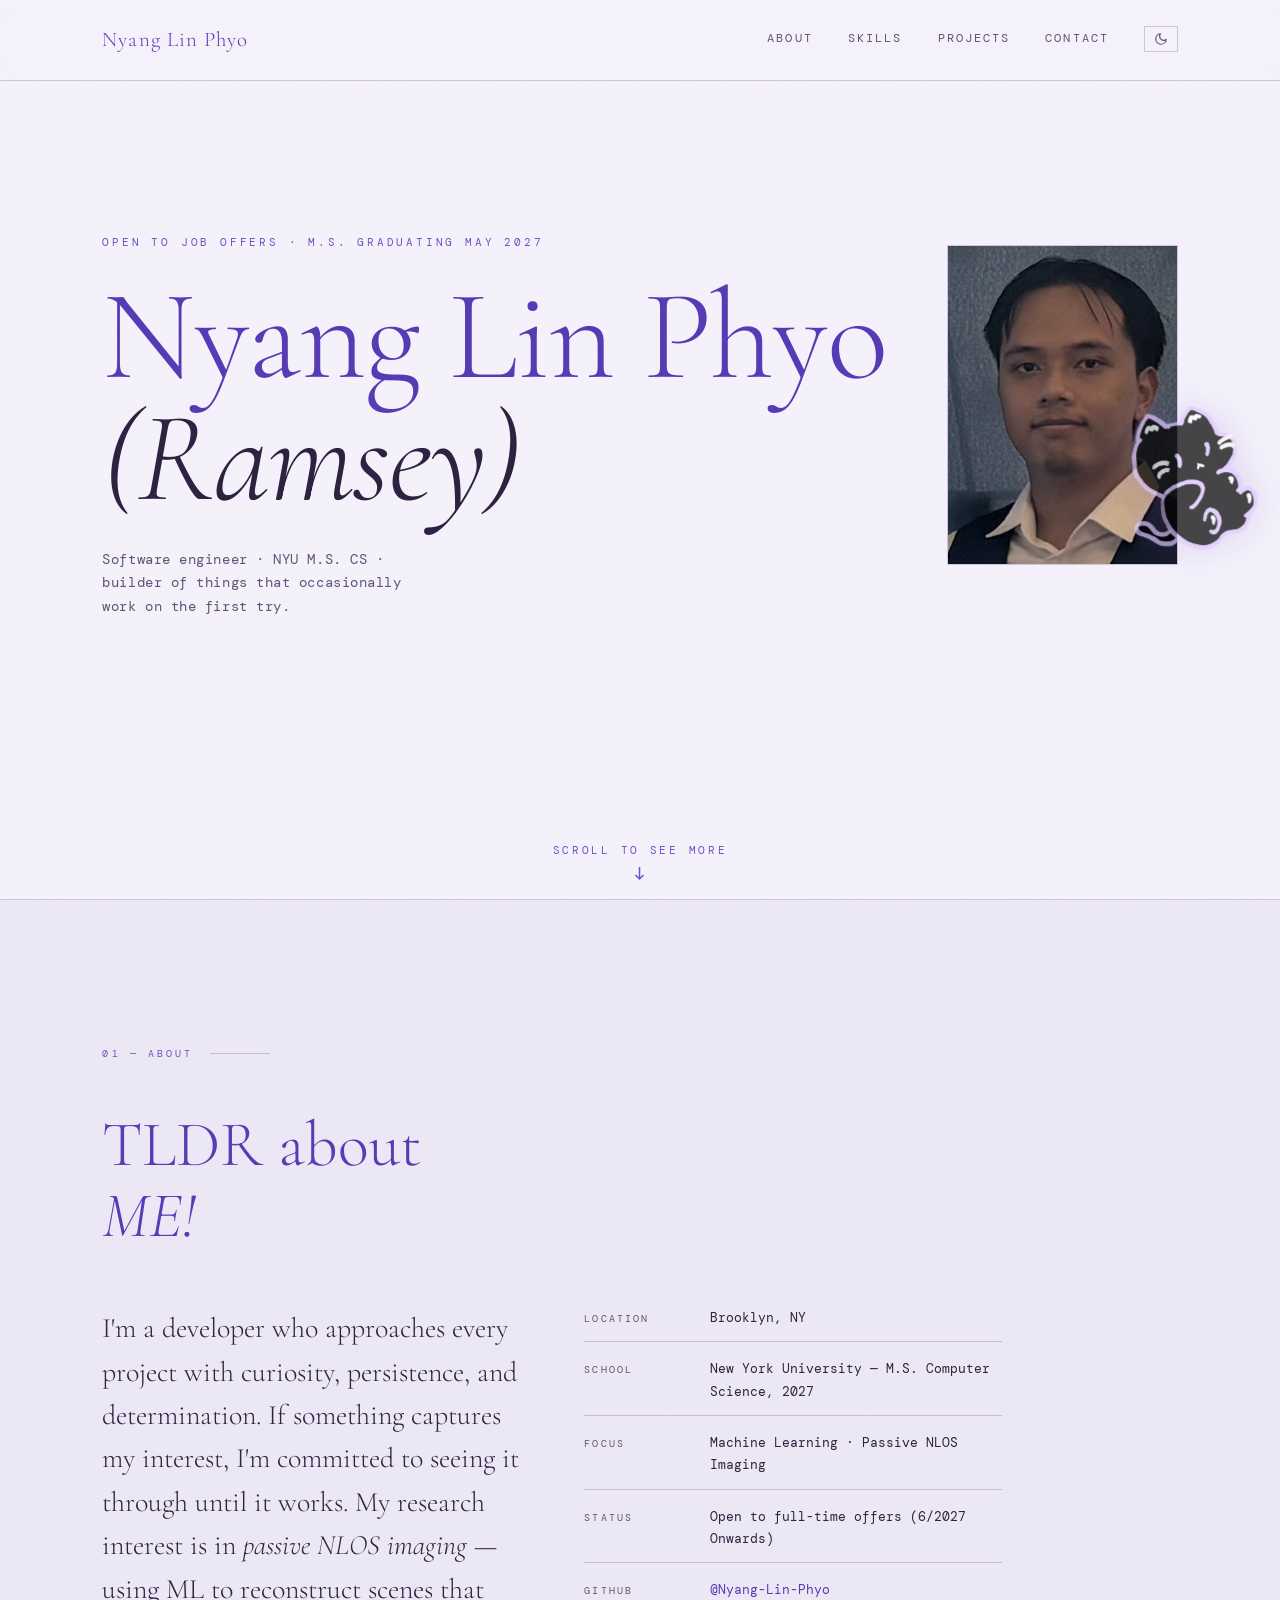
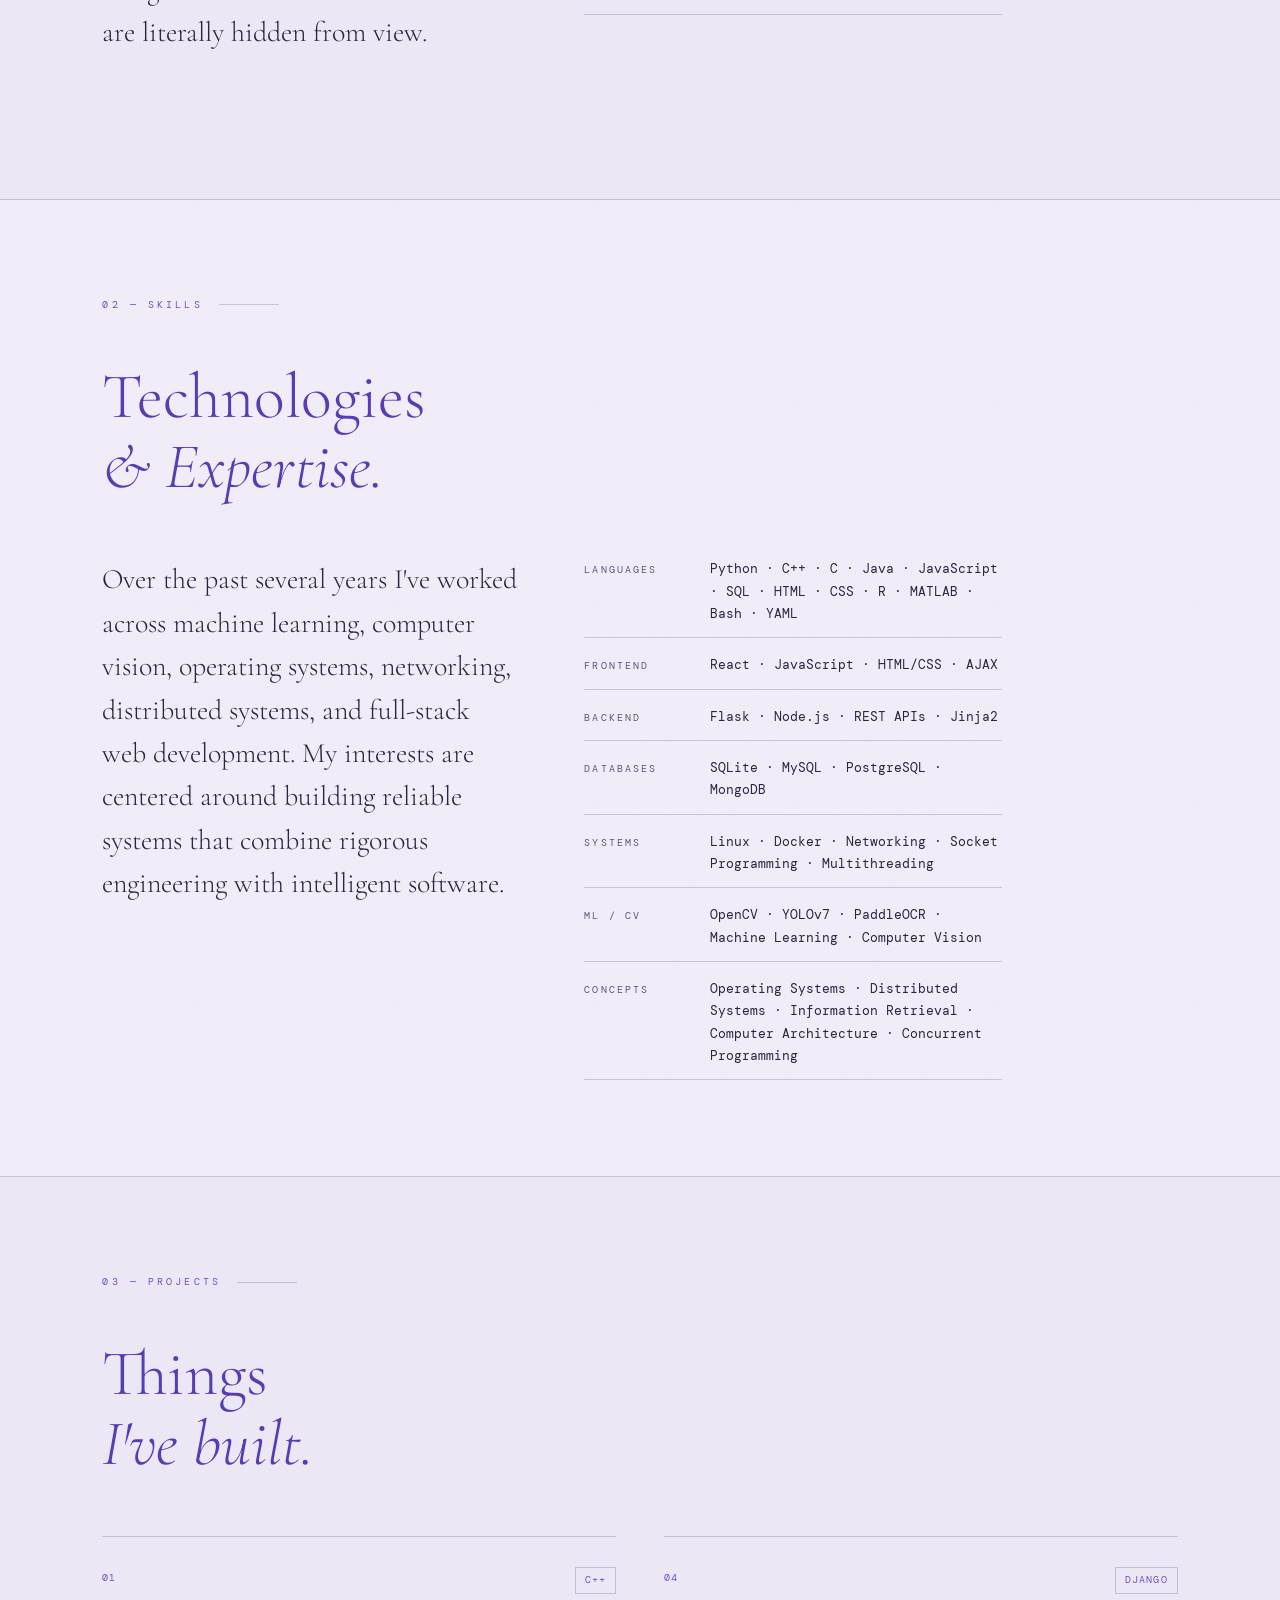
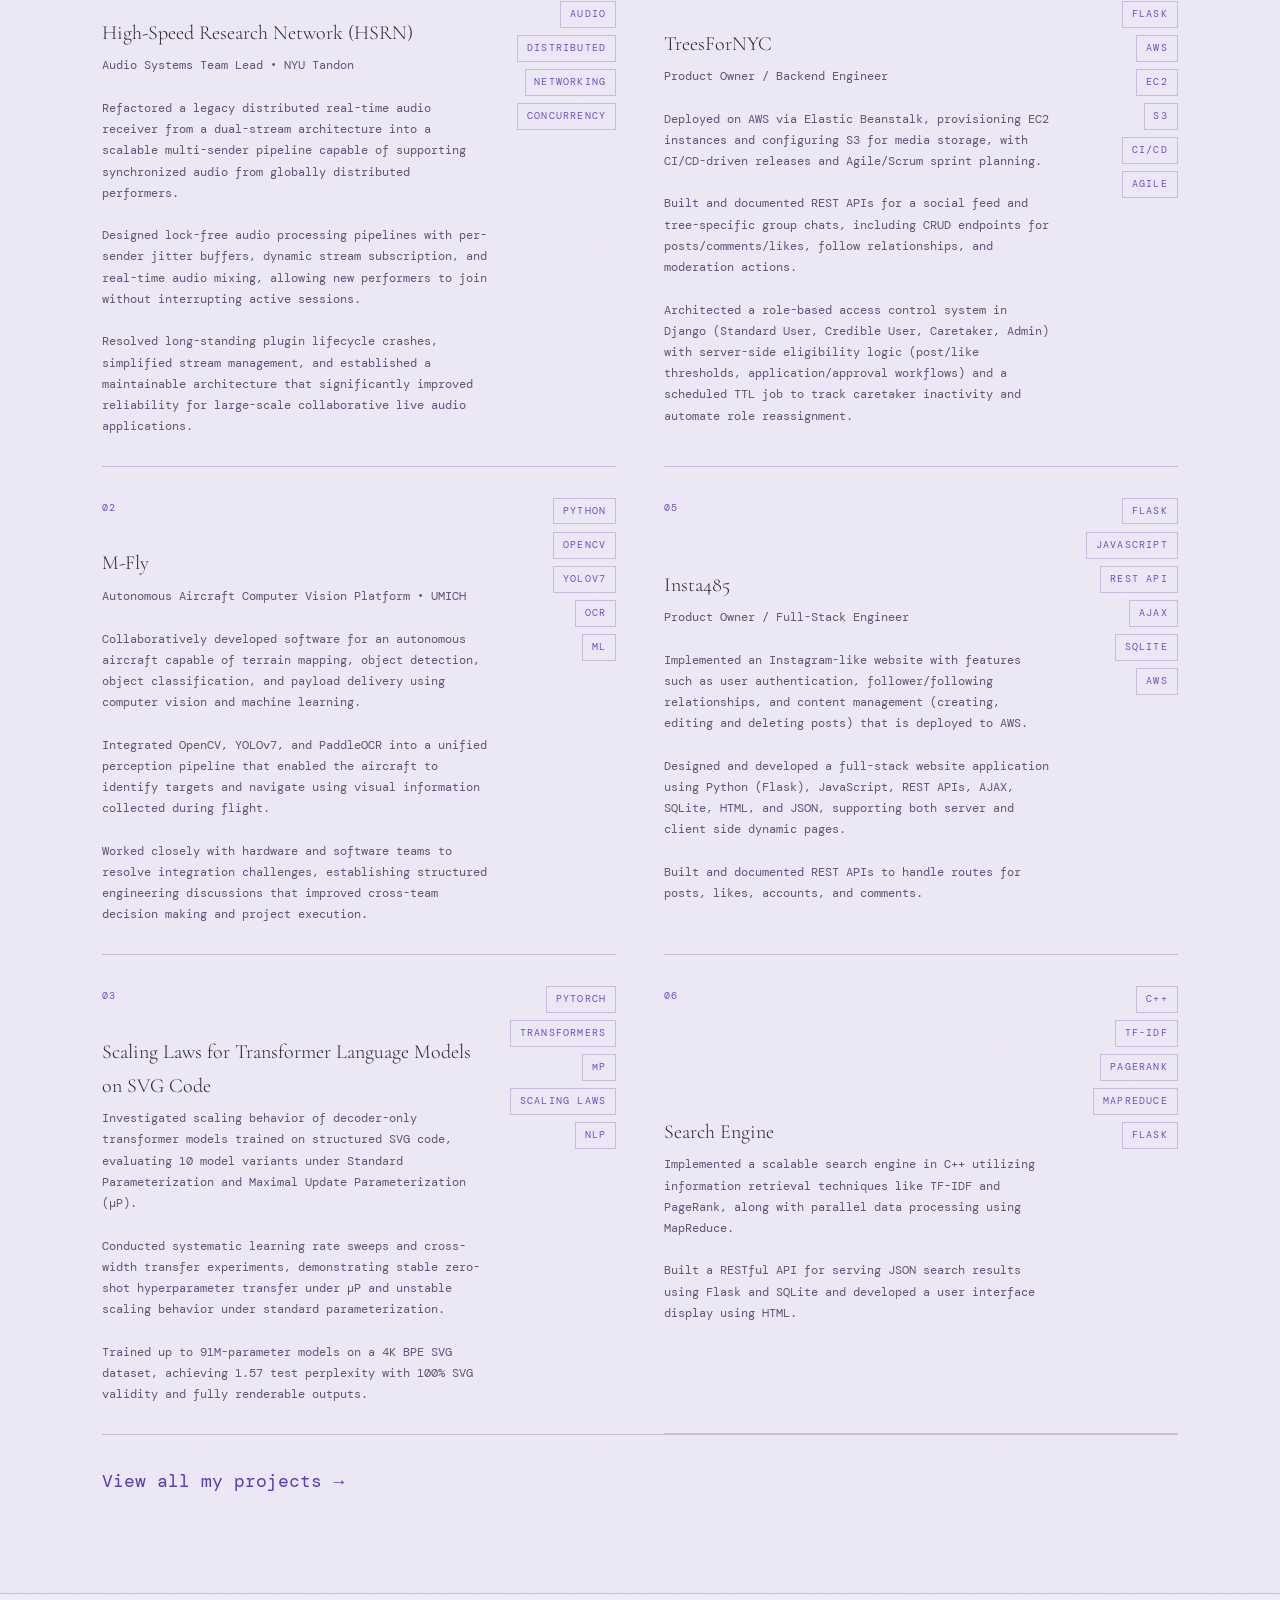
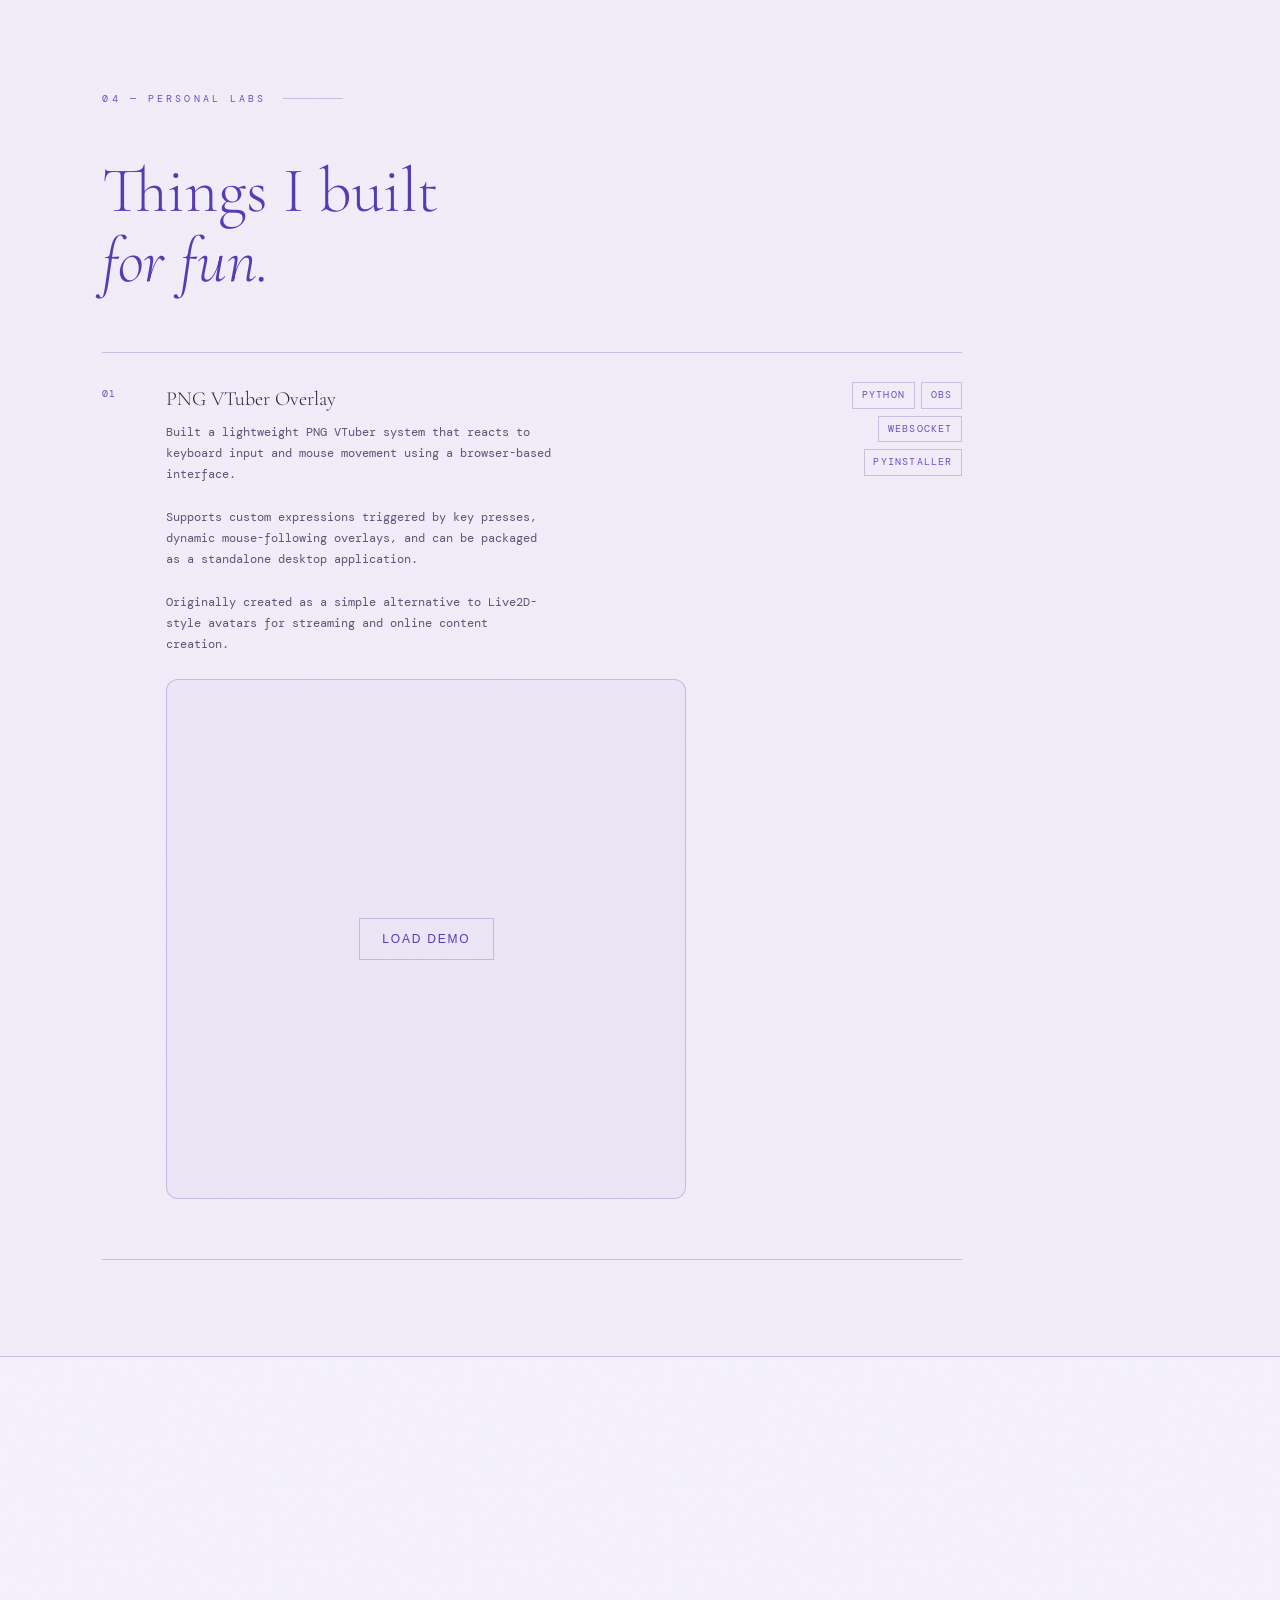
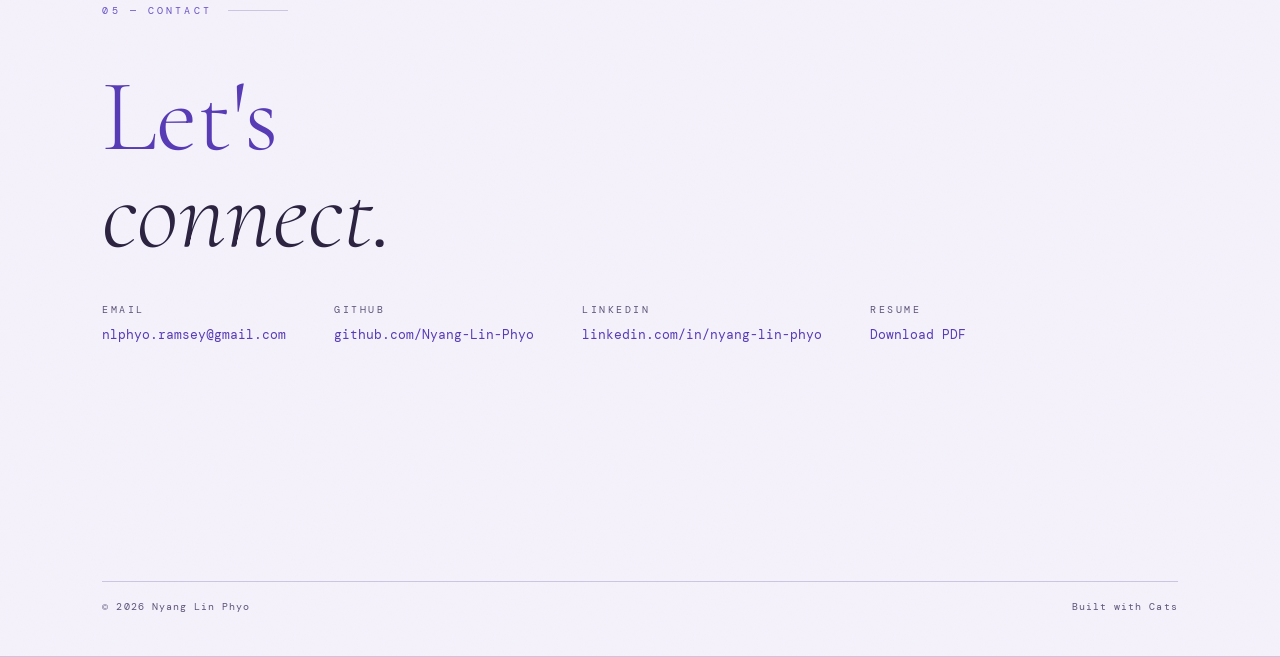
==== commit 165de60a: "revamped things i've built part" ====
--- a/index.html
+++ b/index.html
@@ -32,19 +32,6 @@
     <!-- floating cat (fixed, decorative — drag & drop easter egg) -->
     <div class="floating-cat" id="floatingCat" aria-hidden="true">
         <img src="assets/floatingCat.png" alt="" />
-    </div>
-
-    <!-- ══ CAT JAIL (decorative easter egg) ══ -->
-    <div id="catJail" class="jail-small" aria-hidden="true">
-        <img id="jailedCatImg" src="assets/floatingCatHeld.png" alt="" />
-        <div id="jailLabel" class="jail-label">cat jail</div>
-        <svg class="jail-svg" viewBox="0 0 100 100" xmlns="http://www.w3.org/2000/svg">
-            <rect x="3" y="3" width="94" height="94" rx="14" />
-            <line x1="22" y1="3" x2="22" y2="97" />
-            <line x1="40" y1="3" x2="40" y2="97" />
-            <line x1="60" y1="3" x2="60" y2="97" />
-            <line x1="78" y1="3" x2="78" y2="97" />
-        </svg>
     </div>
 
     <!-- ══ ICON LIBRARY ══ -->
@@ -299,22 +286,31 @@
                 <div class="project-item fade-up">
                     <span class="project-num" aria-hidden="true">04</span>
                     <div class="project-content">
-                        <p class="project-title">Search Engine</p>
-                        <p class="project-desc">
-                            Implemented a scalable search engine in C++ utilizing information retrieval
-                            techniques like TF-IDF and PageRank, along with parallel data processing using
-                            MapReduce.
-                            <br><br>
-                            Built a RESTful API for serving JSON search results using Flask and SQLite and
-                            developed a user interface display using HTML.
-                        </p>
-                    </div>
-                    <div class="project-tags">
-                        <span class="tag">C++</span>
-                        <span class="tag">TF-IDF</span>
-                        <span class="tag">PageRank</span>
-                        <span class="tag">MapReduce</span>
+                        <p class="project-title">TreesForNYC</p>
+                        <p class="project-desc">
+                            Product Owner / Backend Engineer
+                            <br><br>
+                            Deployed on AWS via Elastic Beanstalk, provisioning EC2 instances and configuring
+                            S3 for media storage, with CI/CD-driven releases and Agile/Scrum sprint planning.
+                            <br><br>
+                            Built and documented REST APIs for a social feed and tree-specific group chats,
+                            including CRUD endpoints for posts/comments/likes, follow relationships, and
+                            moderation actions.
+                            <br><br>
+                            Architected a role-based access control system in Django (Standard User, Credible
+                            User, Caretaker, Admin) with server-side eligibility logic (post/like thresholds,
+                            application/approval workflows) and a scheduled TTL job to track caretaker inactivity
+                            and automate role reassignment.
+                        </p>
+                    </div>
+                    <div class="project-tags">
+                        <span class="tag">Django</span>
                         <span class="tag">Flask</span>
+                        <span class="tag">AWS</span>
+                        <span class="tag">EC2</span>
+                        <span class="tag">S3</span>
+                        <span class="tag">CI/CD</span>
+                        <span class="tag">Agile</span>
                     </div>
                 </div>
 
@@ -350,25 +346,22 @@
                 <div class="project-item fade-up">
                     <span class="project-num" aria-hidden="true">06</span>
                     <div class="project-content">
-                        <p class="project-title">TreesForNYC</p>
-                        <p class="project-desc">
-                            Product Owner / Backend Engineer
-                            <br><br>
-                            Deployed on AWS via Elastic Beanstalk, provisioning EC2 instances and configuring
-                            S3 for media storage, with CI/CD-driven releases and Agile/Scrum sprint planning.
-                            <br><br>
-                            Built and documented REST APIs for a social feed and tree-specific group chats,
-                            including CRUD endpoints for posts/comments/likes, follow relationships, and
-                            moderation actions.
-                        </p>
-                    </div>
-                    <div class="project-tags">
+                        <p class="project-title">Search Engine</p>
+                        <p class="project-desc">
+                            Implemented a scalable search engine in C++ utilizing information retrieval
+                            techniques like TF-IDF and PageRank, along with parallel data processing using
+                            MapReduce.
+                            <br><br>
+                            Built a RESTful API for serving JSON search results using Flask and SQLite and
+                            developed a user interface display using HTML.
+                        </p>
+                    </div>
+                    <div class="project-tags">
+                        <span class="tag">C++</span>
+                        <span class="tag">TF-IDF</span>
+                        <span class="tag">PageRank</span>
+                        <span class="tag">MapReduce</span>
                         <span class="tag">Flask</span>
-                        <span class="tag">AWS</span>
-                        <span class="tag">EC2</span>
-                        <span class="tag">S3</span>
-                        <span class="tag">CI/CD</span>
-                        <span class="tag">Agile</span>
                     </div>
                 </div>
             </div>
--- a/css/styles.css
+++ b/css/styles.css
@@ -36,8 +36,6 @@
     --glow: rgba(201, 184, 240, 0.08);
     --nav-bg: rgba(13, 11, 20, 0.85);
     --surface: rgba(255, 255, 255, 0.02);
-    --jail-fill: rgba(42, 30, 74, 0.45);
-    --jail-bar: #c9b8f0;
     --cat-shadow: rgba(201, 184, 240, 0.18);
     --noise-opacity: 0.4;
 
@@ -64,8 +62,6 @@
     --glow: rgba(87, 59, 181, 0.07);
     --nav-bg: rgba(244, 241, 251, 0.88);
     --surface: rgba(87, 59, 181, 0.03);
-    --jail-fill: rgba(87, 59, 181, 0.1);
-    --jail-bar: #6a52c4;
     --cat-shadow: rgba(106, 82, 196, 0.25);
     --noise-opacity: 0.3;
 
@@ -789,7 +785,7 @@
     transform: translateY(0);
 }
 
-/* ── 13. FLOATING CAT & CAT JAIL ────────────────── */
+/* ── 13. FLOATING CAT ───────────────────────────── */
 .floating-cat {
     position: fixed;
     left: 0;
@@ -809,79 +805,6 @@
     filter: drop-shadow(0 0 18px var(--cat-shadow));
 }
 
-#catJail {
-    position: fixed;
-    right: clamp(1rem, 3vw, 3rem);
-    bottom: clamp(1rem, 3vw, 3rem);
-    z-index: 12;
-    cursor: default;
-    transition: transform 0.35s cubic-bezier(0.34, 1.56, 0.64, 1);
-    /* grow up-and-left from the corner so it never goes off-screen */
-    transform-origin: bottom right;
-}
-
-#catJail.jail-small {
-    transform: scale(0.38);
-}
-
-#catJail.jail-big {
-    transform: scale(1);
-}
-
-.jail-svg {
-    display: block;
-    width: 100px;
-    height: 100px;
-    filter: drop-shadow(0 0 8px var(--cat-shadow));
-}
-
-.jail-svg rect {
-    fill: var(--jail-fill);
-    stroke: var(--jail-bar);
-    stroke-width: 1.5;
-}
-
-.jail-svg line {
-    stroke: var(--jail-bar);
-    stroke-width: 2.5;
-    stroke-linecap: round;
-}
-
-#catJail.jailed .jail-svg {
-    filter: drop-shadow(0 0 14px var(--cat-shadow));
-}
-
-#jailedCatImg {
-    position: absolute;
-    width: 52px;
-    top: 50%;
-    left: 50%;
-    transform: translate(-50%, -50%);
-    display: none;
-    pointer-events: none;
-}
-
-#catJail.jailed #jailedCatImg {
-    display: block;
-}
-
-.jail-label {
-    position: absolute;
-    bottom: calc(100% + 0.5rem);
-    left: 50%;
-    transform: translateX(-50%);
-    text-align: center;
-    font-size: 0.65rem;
-    letter-spacing: 0.2em;
-    text-transform: uppercase;
-    color: var(--purple-dim);
-    opacity: 0;
-    transition: opacity 0.3s;
-    font-family: var(--mono);
-    pointer-events: none;
-    white-space: nowrap;
-}
-
 /* ── 14. STAT GRID (personal page) ──────────────── */
 .stat-grid {
     display: grid;
@@ -1002,7 +925,6 @@
 @media (max-width: 900px) {
 
     .floating-cat,
-    #catJail,
     .hero-photo-wrap {
         display: none;
     }
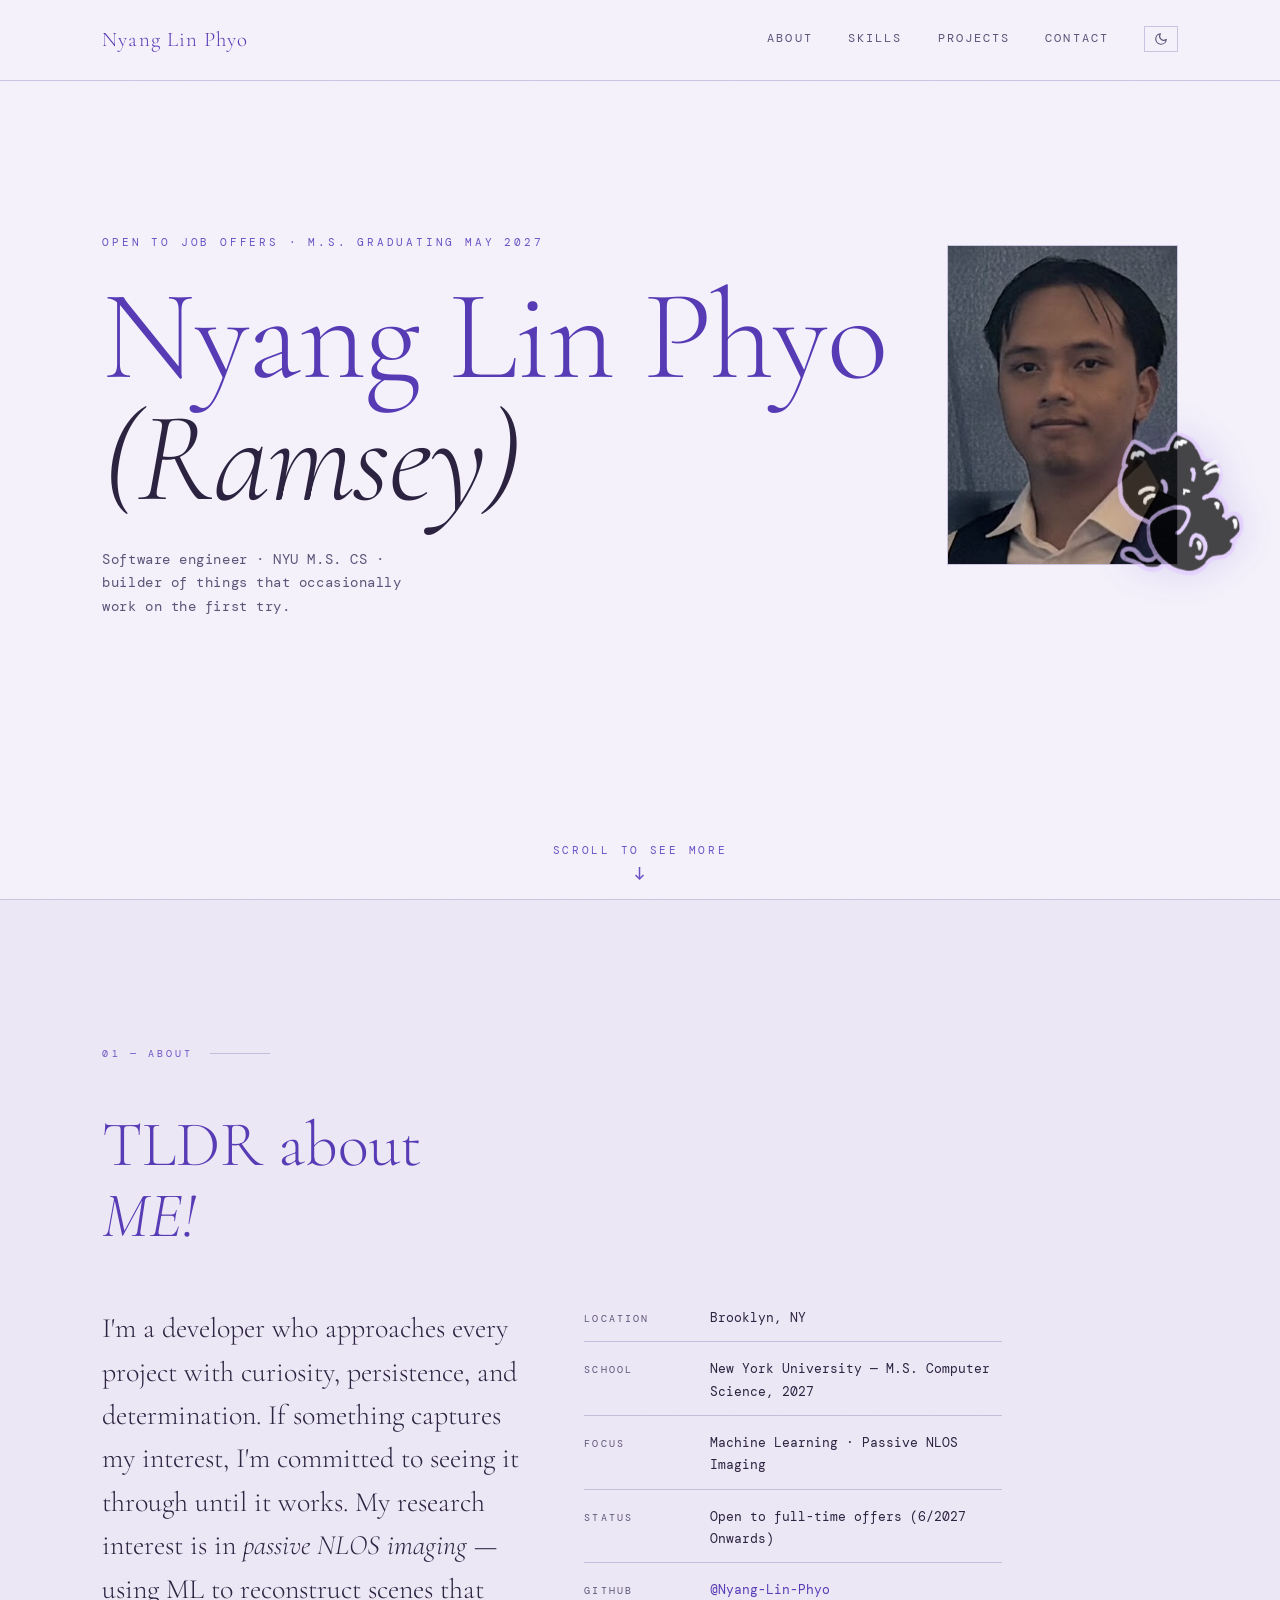
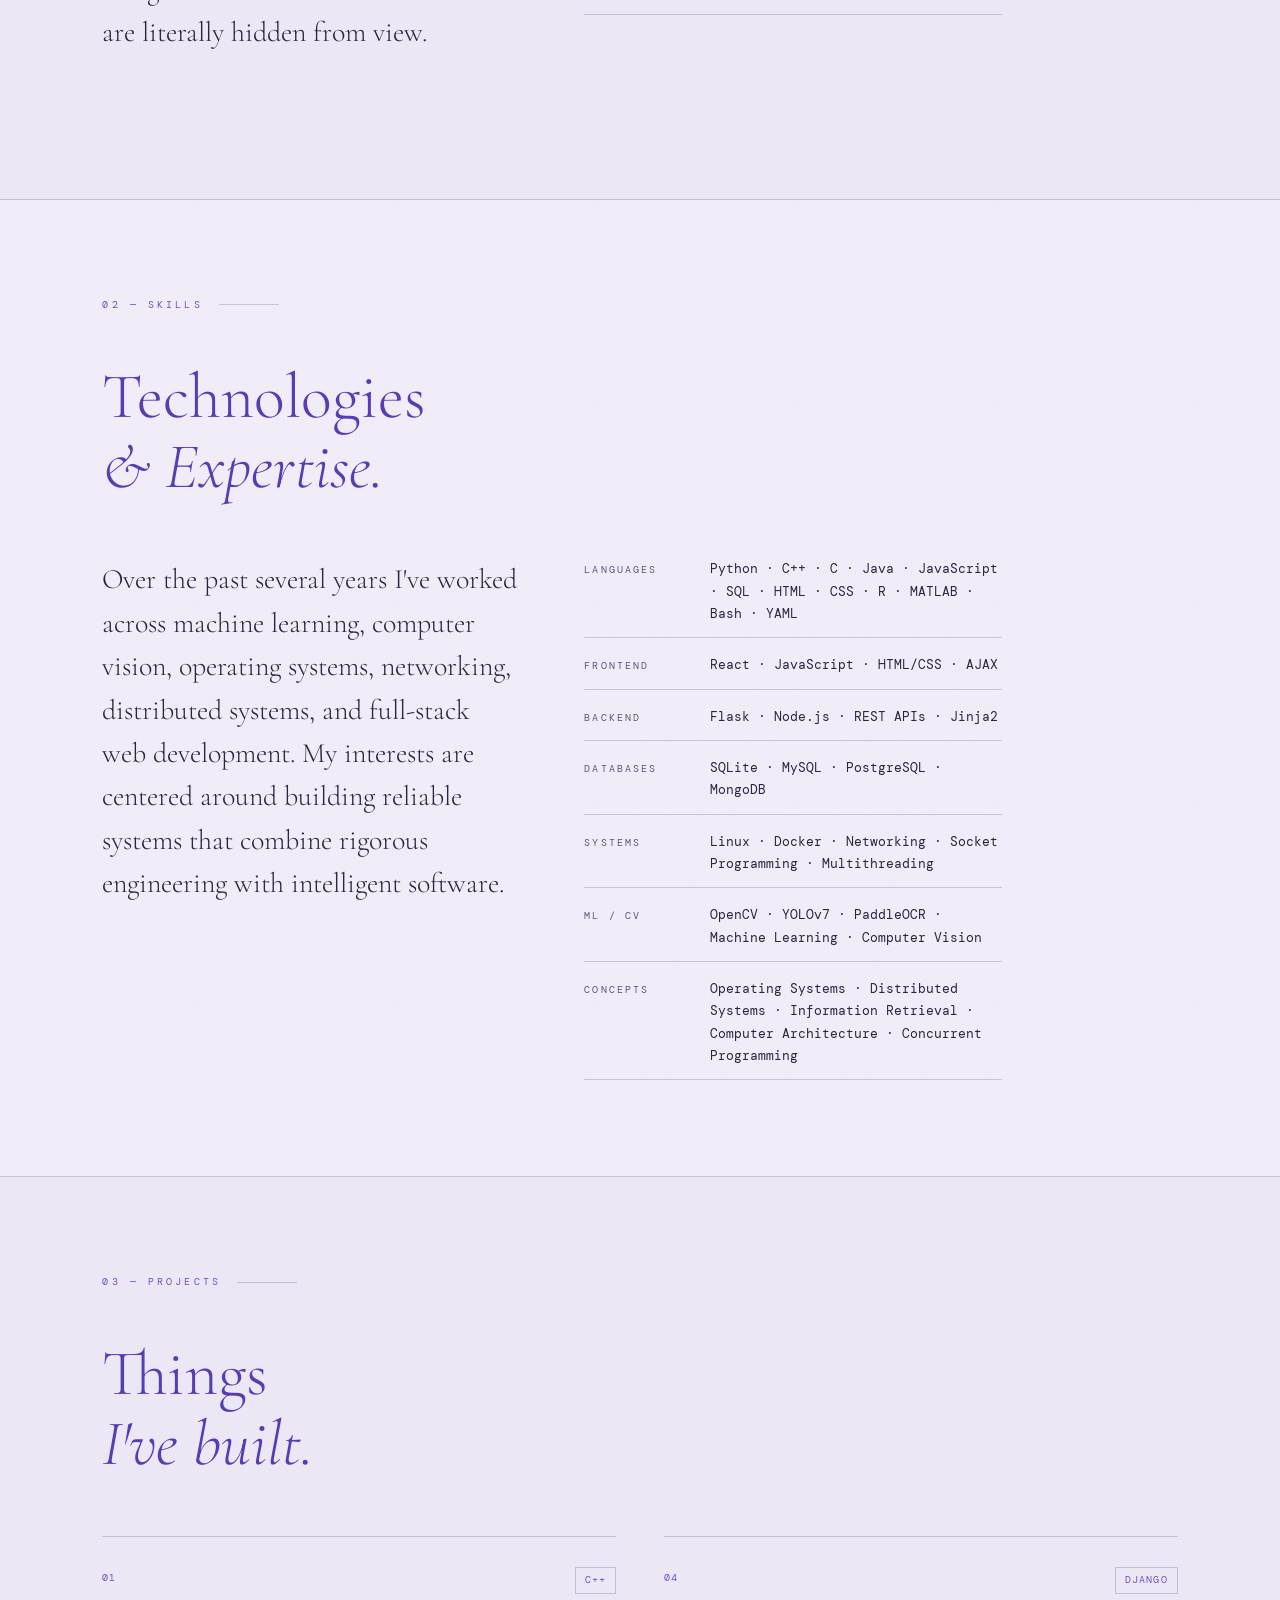
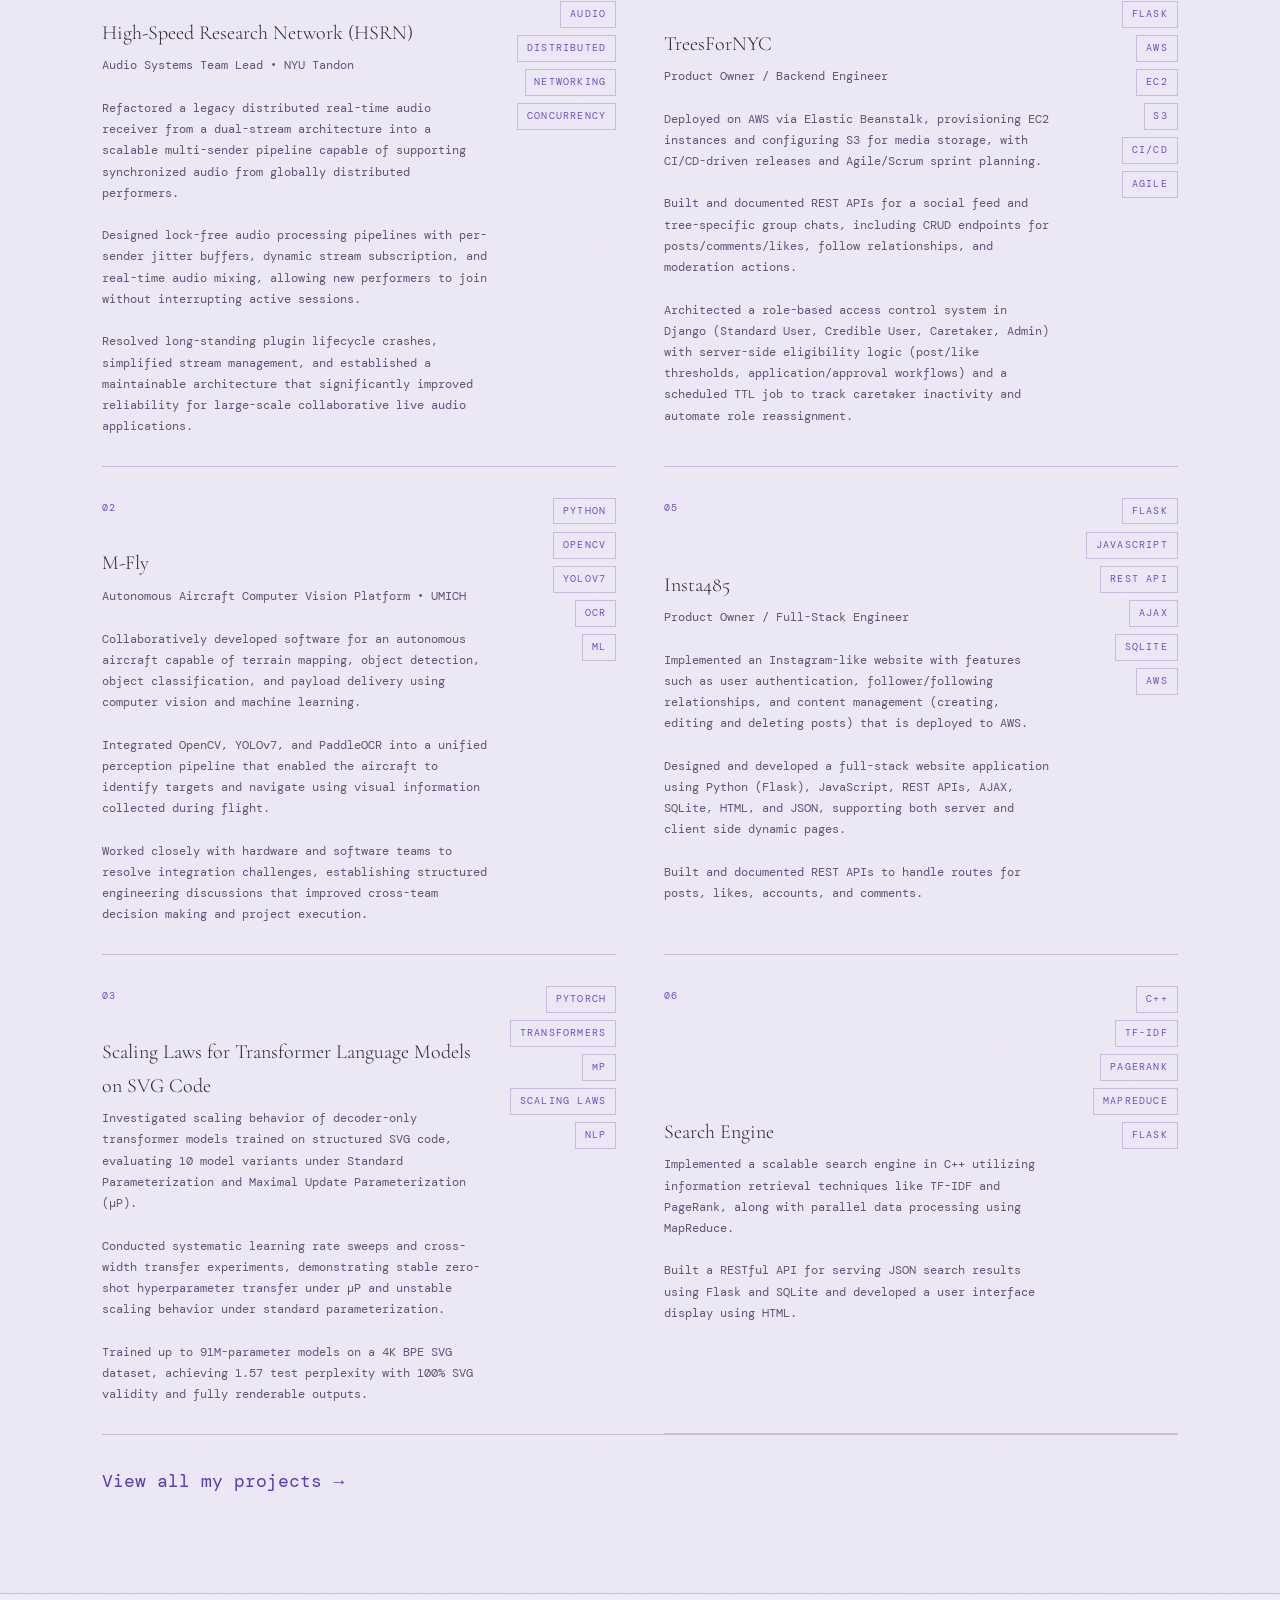
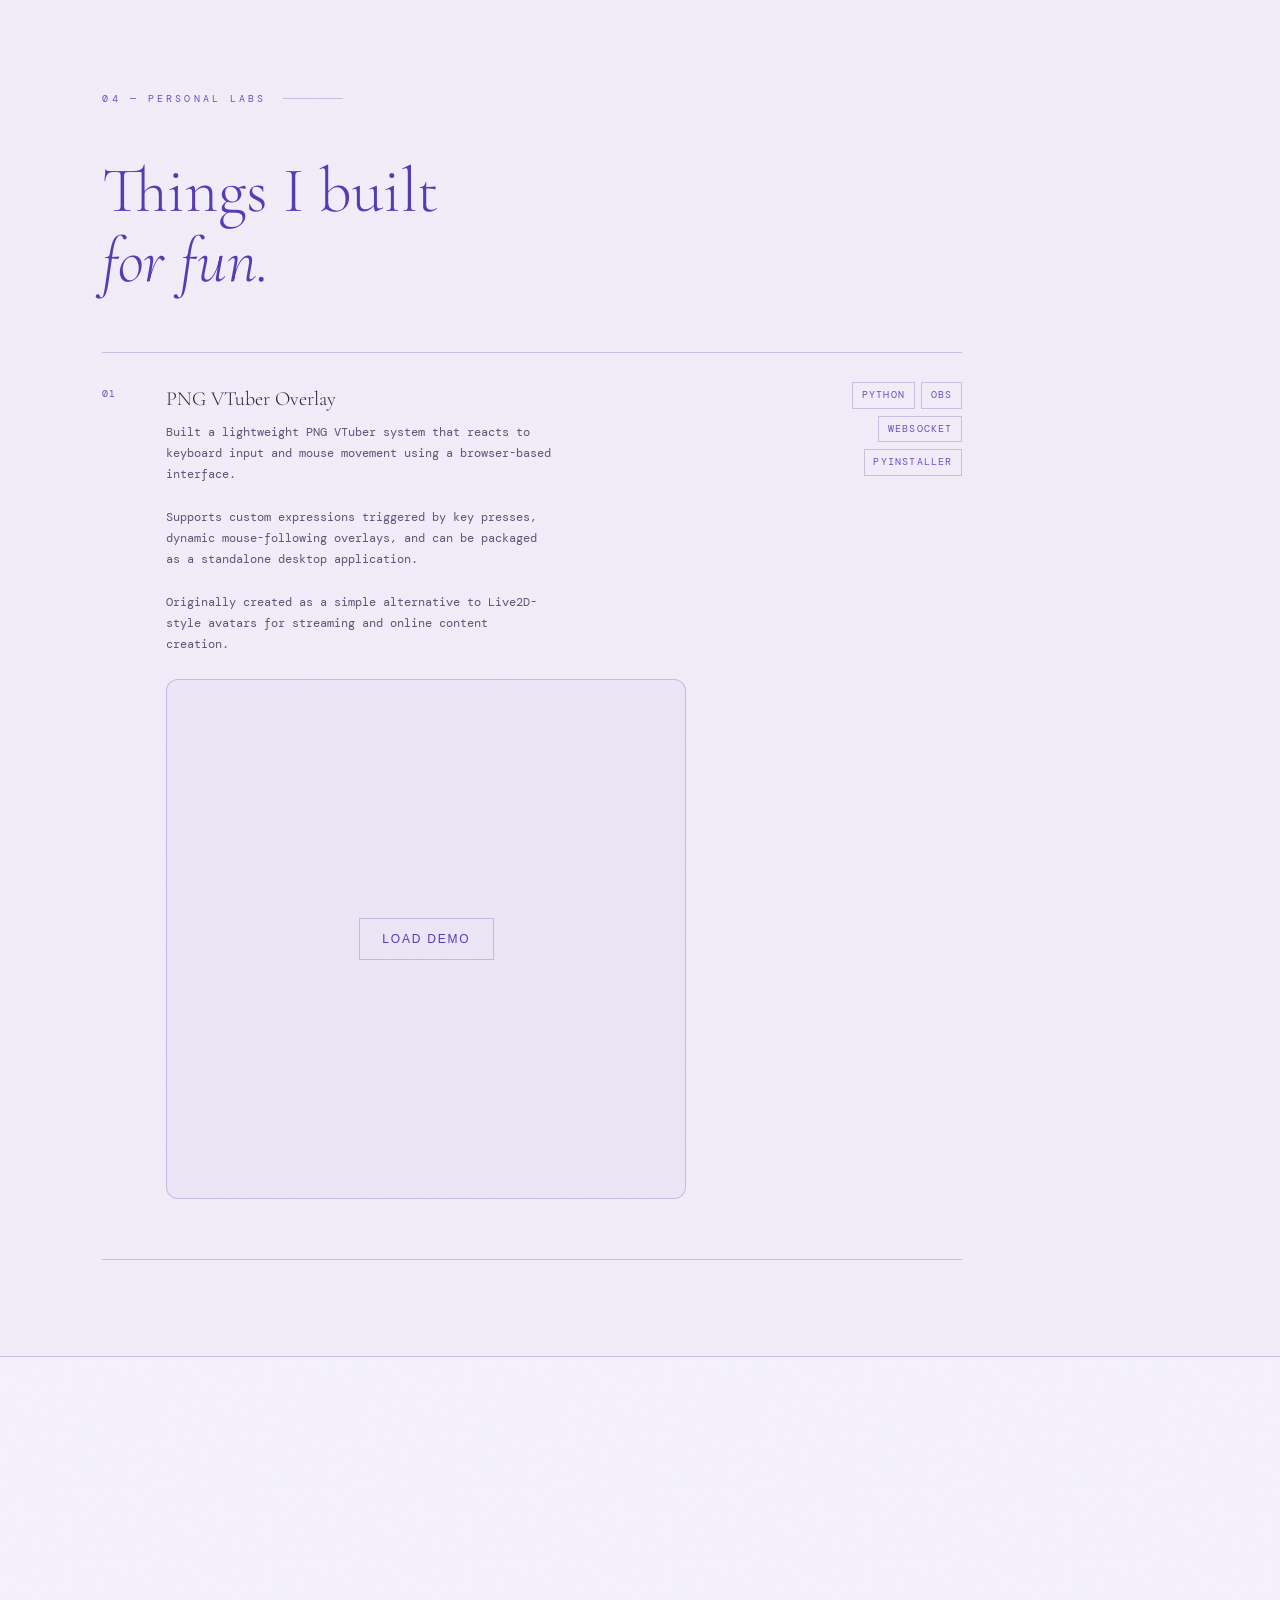
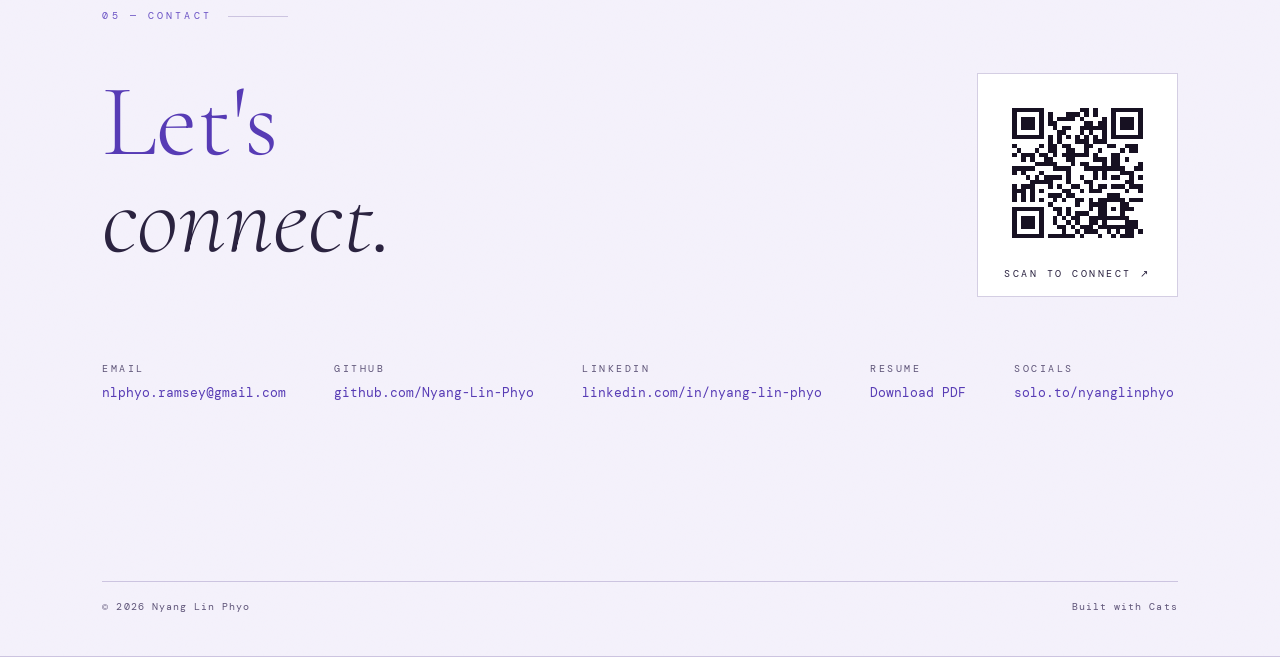
==== commit e70ed60a: "updated contacts with QR" ====
--- a/index.html
+++ b/index.html
@@ -416,9 +416,18 @@
         <!-- ── LAYER 6: CONTACT ── -->
         <section class="layer" id="contact" aria-labelledby="contact-heading">
             <p class="section-label fade-up">05 — Contact</p>
-            <h2 class="contact-big fade-up" id="contact-heading">
-                Let's<br /><em>connect.</em>
-            </h2>
+            <div class="contact-head fade-up">
+                <h2 class="contact-big" id="contact-heading">
+                    Let's<br /><em>connect.</em>
+                </h2>
+                <a class="contact-qr" href="https://solo.to/nyanglinphyo" target="_blank" rel="noopener noreferrer">
+                    <img class="qr-light" src="assets/solo-to-qr.svg" alt="QR code linking to solo.to/nyanglinphyo"
+                        width="176" height="176" />
+                    <img class="qr-dark" src="assets/solo-to-qr-dark.svg"
+                        alt="QR code linking to solo.to/nyanglinphyo" width="176" height="176" />
+                    <span class="contact-qr-caption">Scan to connect ↗</span>
+                </a>
+            </div>
             <div class="contact-links fade-up">
                 <div class="contact-link">
                     <span class="contact-link-label">Email</span>
@@ -437,6 +446,11 @@
                 <div class="contact-link">
                     <span class="contact-link-label">Resume</span>
                     <a href="assets/Resume.pdf" target="_blank" rel="noopener">Download PDF</a>
+                </div>
+                <div class="contact-link contact-social">
+                    <span class="contact-link-label">Socials</span>
+                    <a href="https://solo.to/nyanglinphyo" target="_blank"
+                        rel="noopener noreferrer">solo.to/nyanglinphyo</a>
                 </div>
             </div>
             <footer>
--- a/css/styles.css
+++ b/css/styles.css
@@ -374,17 +374,23 @@
     margin-top: 2rem;
 }
 
-/* ── PROJECT GRID (index "Things I've built") ─────
-   Two columns × three rows; the left column holds the
-   original three projects, the right the newer ones.
-   Mobile falls back to one column, original projects only. */
+/* ── PROJECT GRID card layout (index + projects pages) ─
+   Full-width two-column card grid; each card has the
+   number on top, text on the left and a vertical tag
+   rail on the right. On mobile the cards stack and the
+   tags wrap along the bottom. */
 .projects-grid {
     display: grid;
-    grid-auto-flow: column;
-    grid-template-rows: repeat(3, auto);
     grid-template-columns: repeat(2, minmax(0, 1fr));
     column-gap: 3rem;
     border-bottom: 1px solid var(--line);
+}
+
+/* index "Things I've built": fill column-by-column
+   (01-03 left, 04-06 right) */
+#projects .projects-grid {
+    grid-auto-flow: column;
+    grid-template-rows: repeat(3, auto);
 }
 
 .projects-grid .project-item {
@@ -419,7 +425,8 @@
 }
 
 @media (max-width: 700px) {
-    .projects-grid {
+    .projects-grid,
+    #projects .projects-grid {
         grid-auto-flow: row;
         grid-template-rows: auto;
         grid-template-columns: 1fr;
@@ -445,8 +452,8 @@
         margin-top: 1rem;
     }
 
-    /* on mobile keep only the first three (original) projects */
-    .projects-grid .project-item:nth-child(n + 4) {
+    /* index: keep only the first three (original) projects */
+    #projects .projects-grid .project-item:nth-child(n + 4) {
         display: none;
     }
 }
@@ -535,11 +542,89 @@
     color: var(--text);
 }
 
+/* Heading on the left, QR card on the right, level with it.
+   The QR shrinks and drifts toward the heading as space narrows. */
+.contact-head {
+    display: flex;
+    align-items: flex-start;
+    justify-content: space-between;
+    gap: clamp(1.5rem, 6vw, 5rem);
+    margin-bottom: 4rem;
+    position: relative;
+    z-index: 1;
+}
+
+.contact-head .contact-big {
+    margin-bottom: 0;
+}
+
+/* QR card (hidden on mobile, where a plain link shows instead).
+   Dark theme shows light-on-dark modules; light theme swaps to
+   the white card with dark modules. */
+.contact-qr {
+    flex-shrink: 0;
+    display: flex;
+    flex-direction: column;
+    align-items: center;
+    gap: 0.6rem;
+    padding: 1rem 1rem 0.8rem;
+    border: 1px solid var(--line);
+    background: #171122;
+    transition: border-color 0.2s, transform 0.2s;
+}
+
+.contact-qr .qr-dark {
+    display: block;
+}
+
+.contact-qr .qr-light {
+    display: none;
+}
+
+:root[data-theme='light'] .contact-qr {
+    background: #ffffff;
+}
+
+:root[data-theme='light'] .contact-qr .qr-dark {
+    display: none;
+}
+
+:root[data-theme='light'] .contact-qr .qr-light {
+    display: block;
+}
+
+.contact-qr:hover {
+    border-color: var(--purple-dim);
+    transform: translateY(-3px);
+}
+
+.contact-qr img {
+    display: block;
+    width: clamp(110px, 13vw, 176px);
+    height: auto;
+}
+
+.contact-qr-caption {
+    font-size: 0.62rem;
+    letter-spacing: 0.25em;
+    text-transform: uppercase;
+    color: var(--muted);
+    font-family: var(--mono);
+    white-space: nowrap;
+}
+
+:root[data-theme='light'] .contact-qr-caption {
+    color: #2b2340;
+}
+
+.contact-social {
+    display: none;
+}
+
 .contact-links {
     display: flex;
     gap: 3rem;
     flex-wrap: wrap;
-    margin-bottom: 4rem;
 }
 
 .contact-link {
@@ -853,7 +938,6 @@
 .projects-page {
     min-height: 100vh;
     padding: 6rem clamp(2rem, 8vw, 9rem);
-    max-width: 1100px;
 }
 
 .page-header {
@@ -961,6 +1045,15 @@
 
     .contact-links {
         gap: 2rem;
+    }
+
+    /* on mobile, swap the QR card for a plain link */
+    .contact-qr {
+        display: none;
+    }
+
+    .contact-social {
+        display: flex;
     }
 
     .stat-grid {
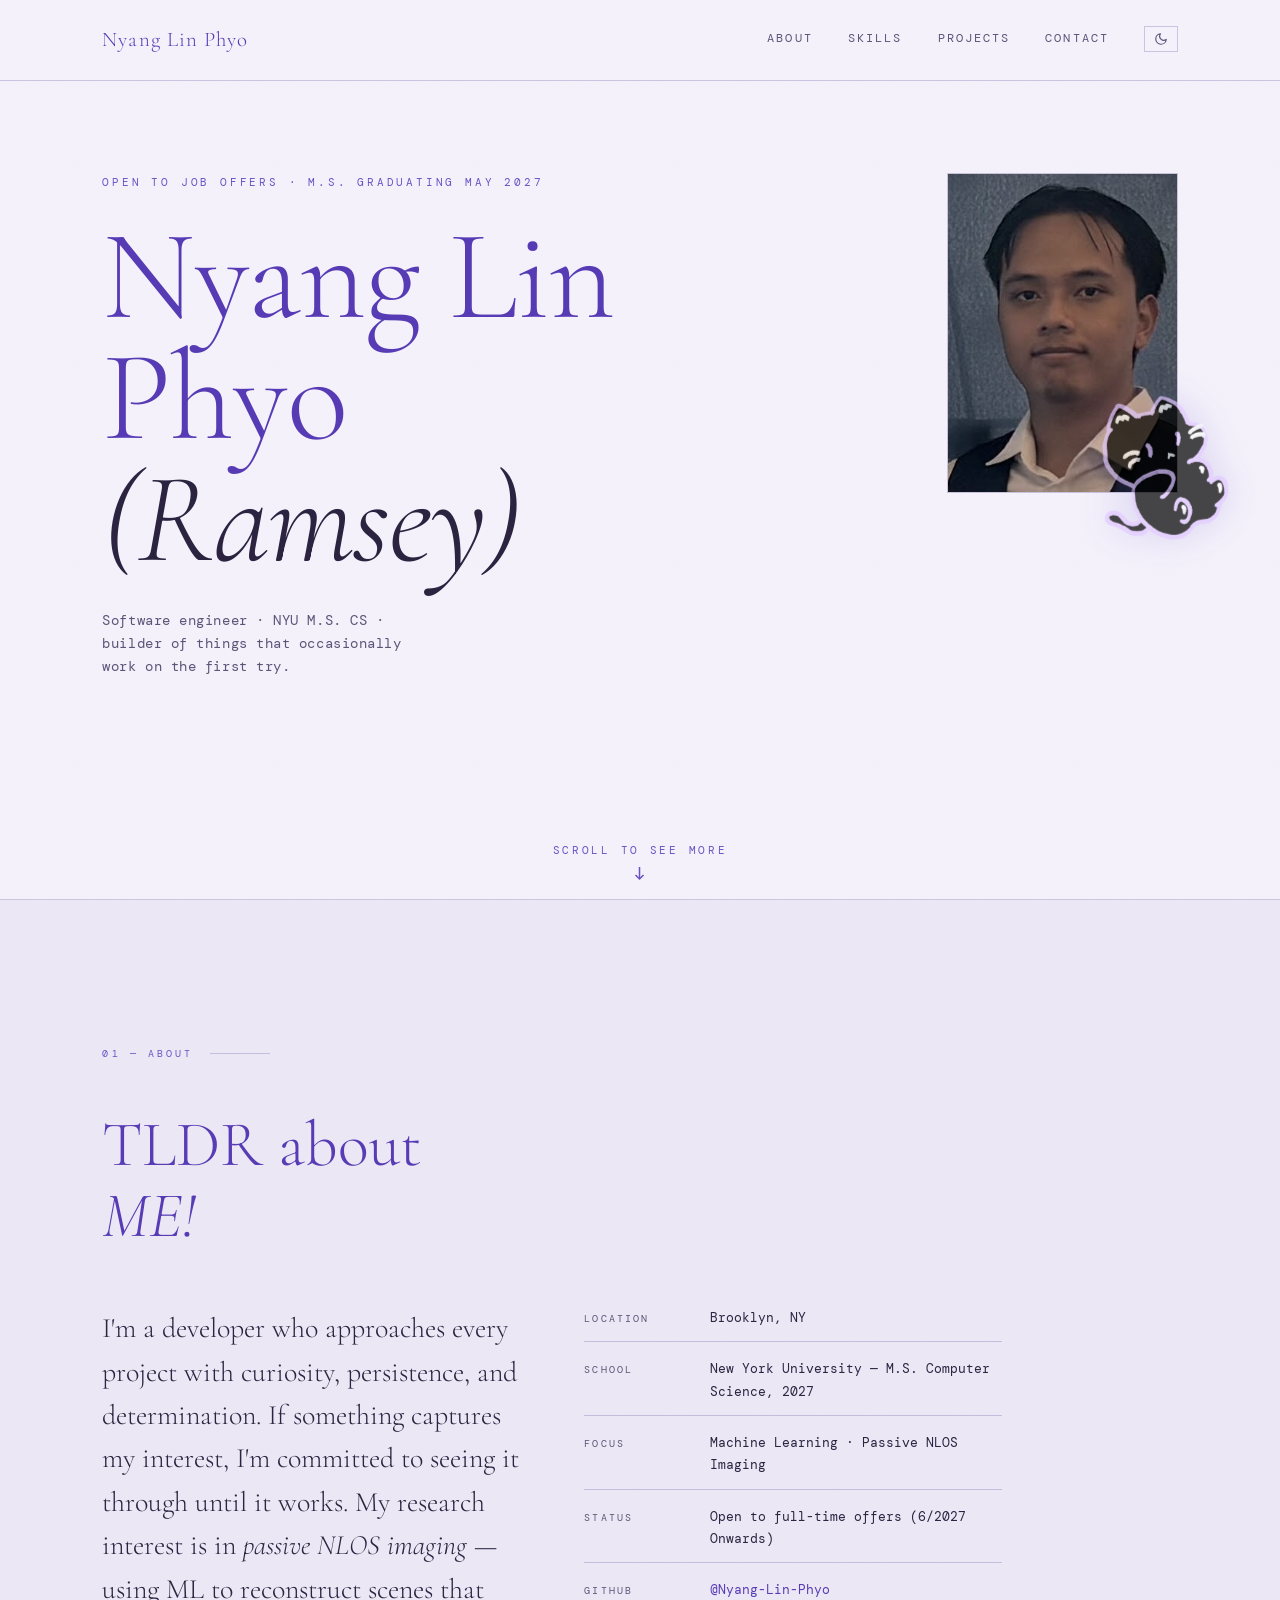
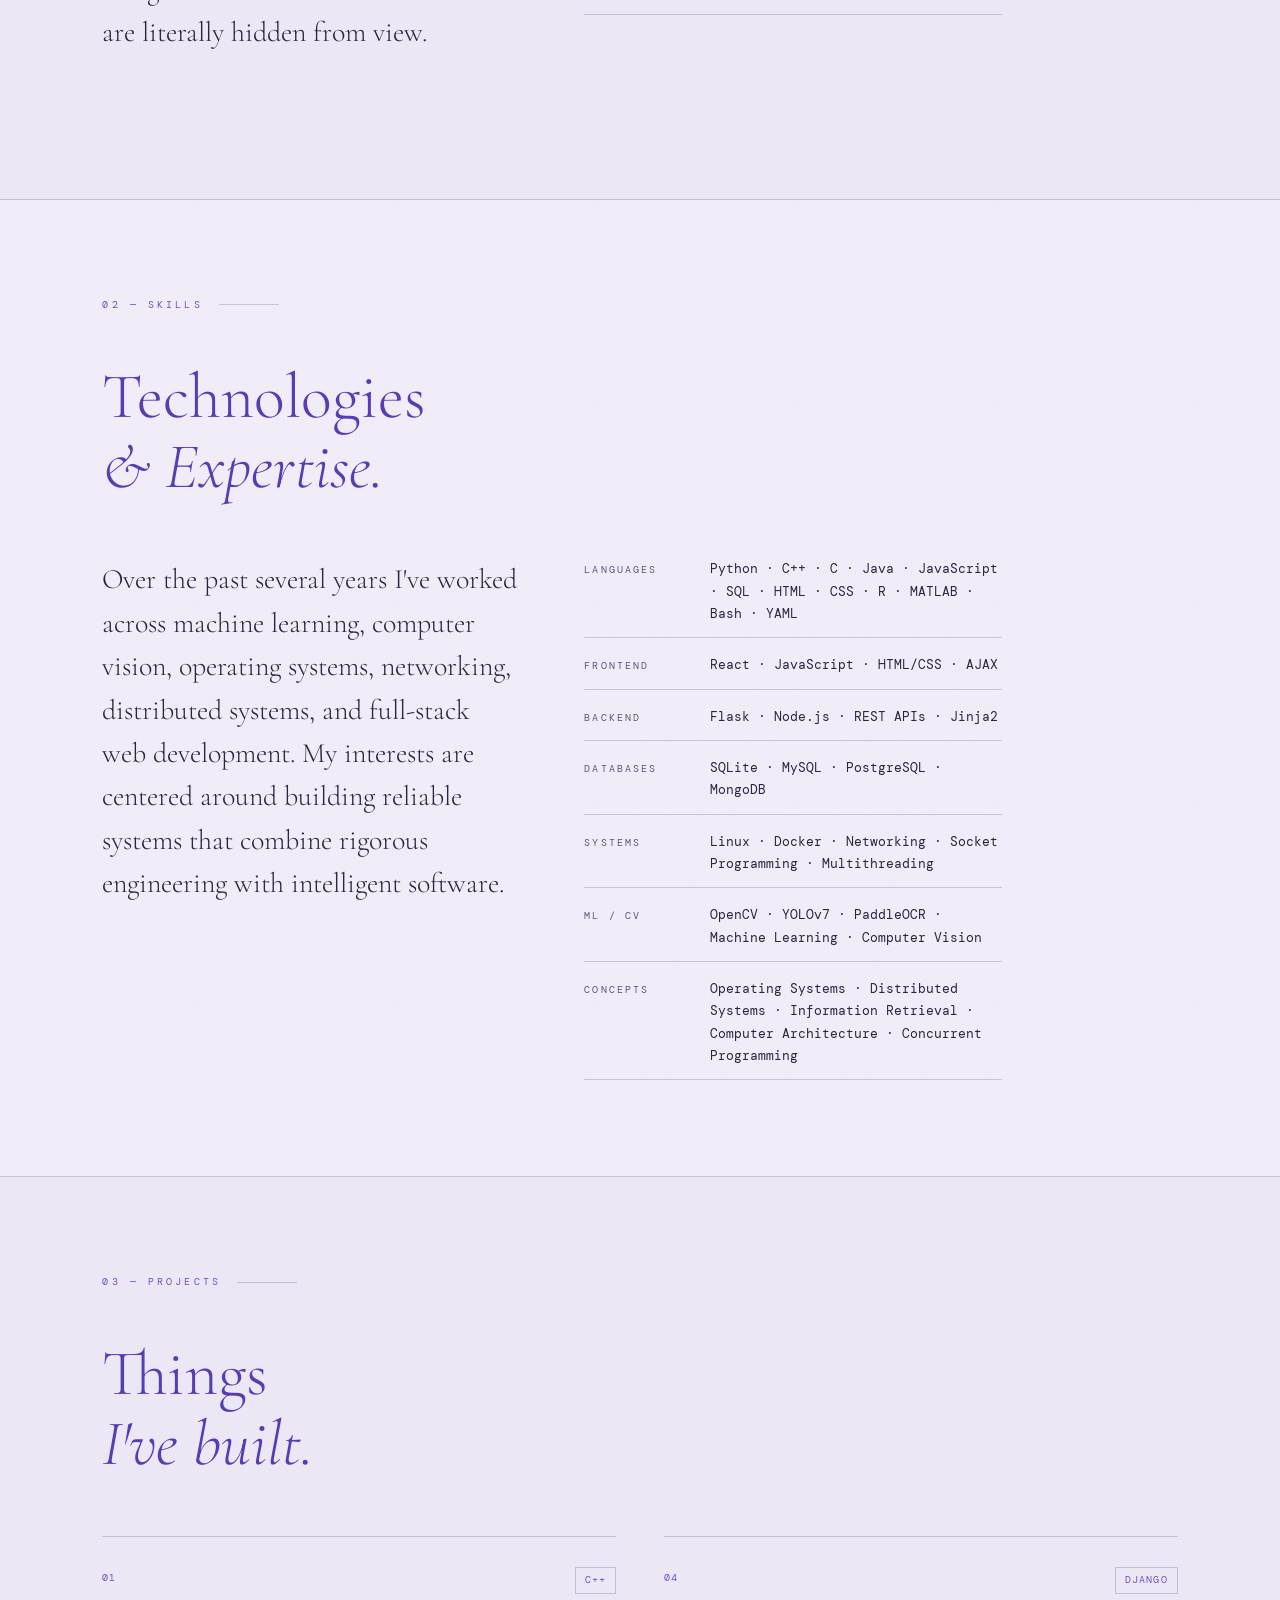
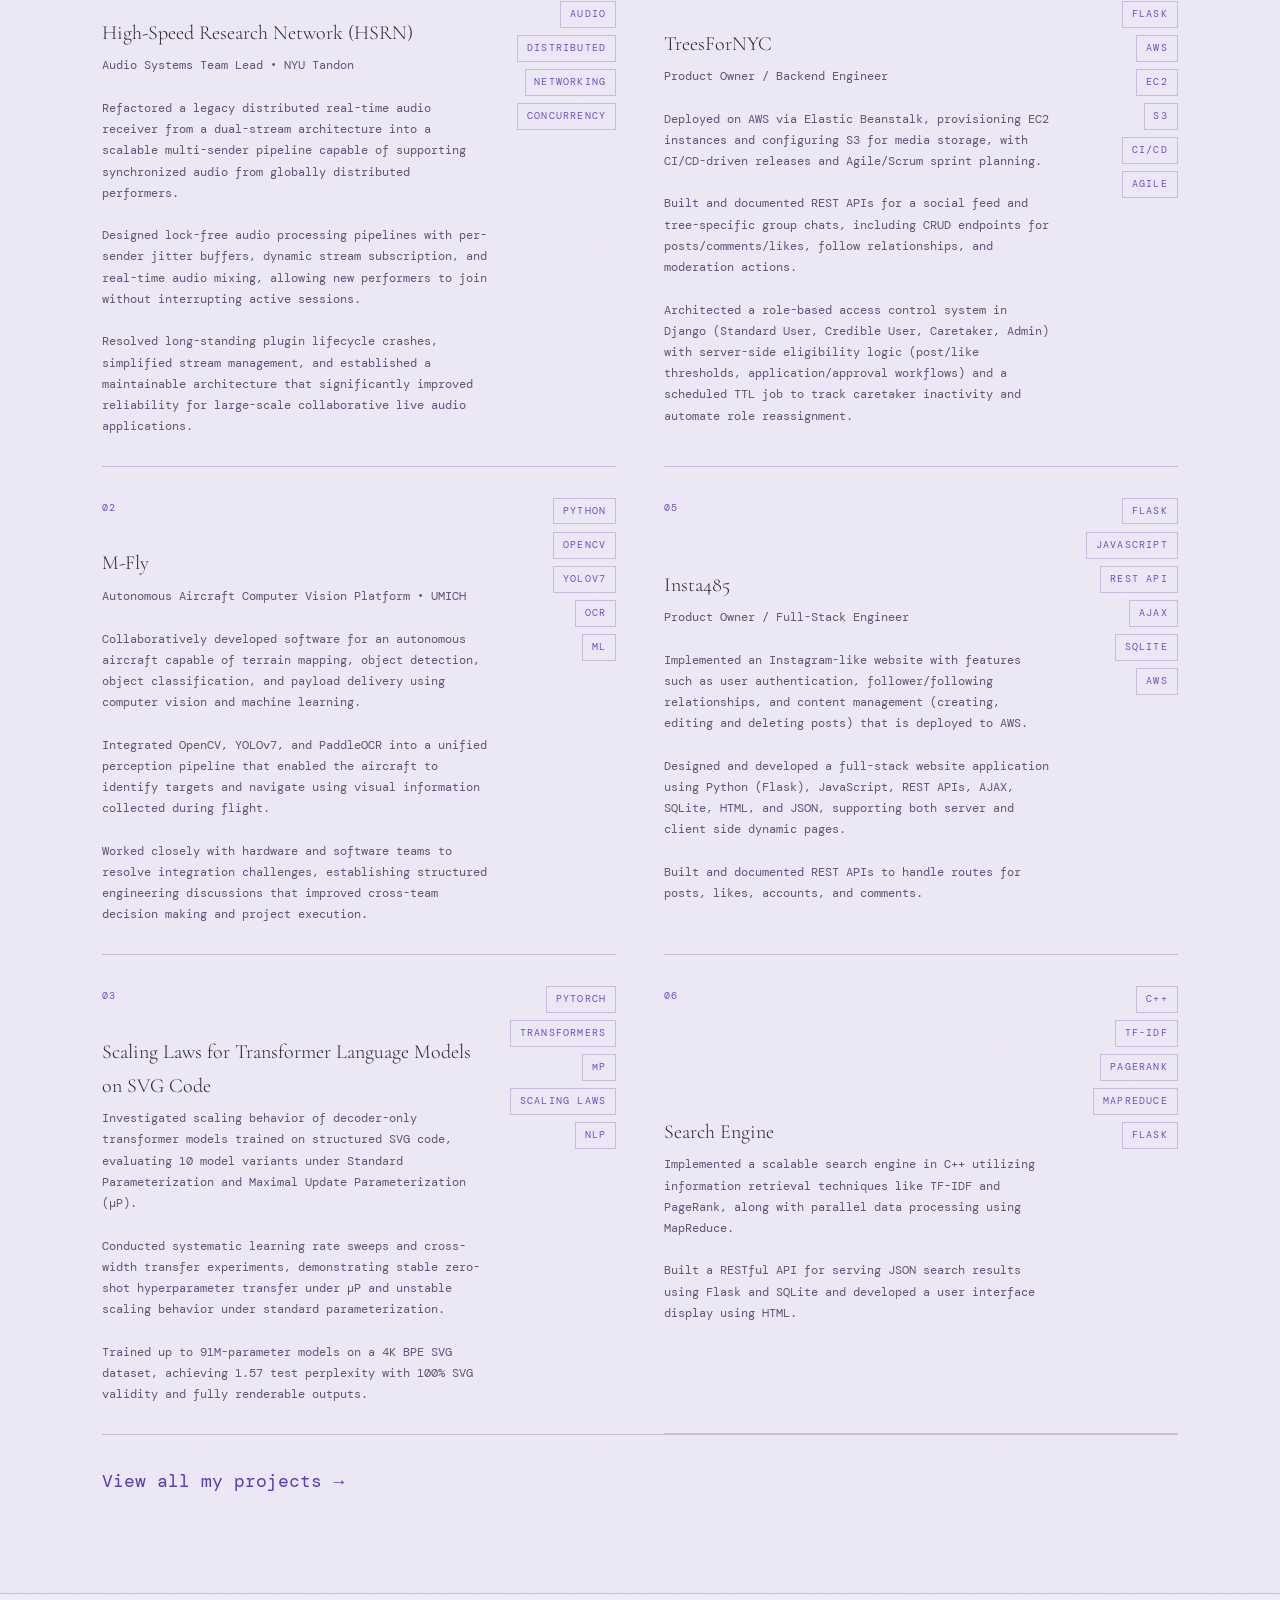
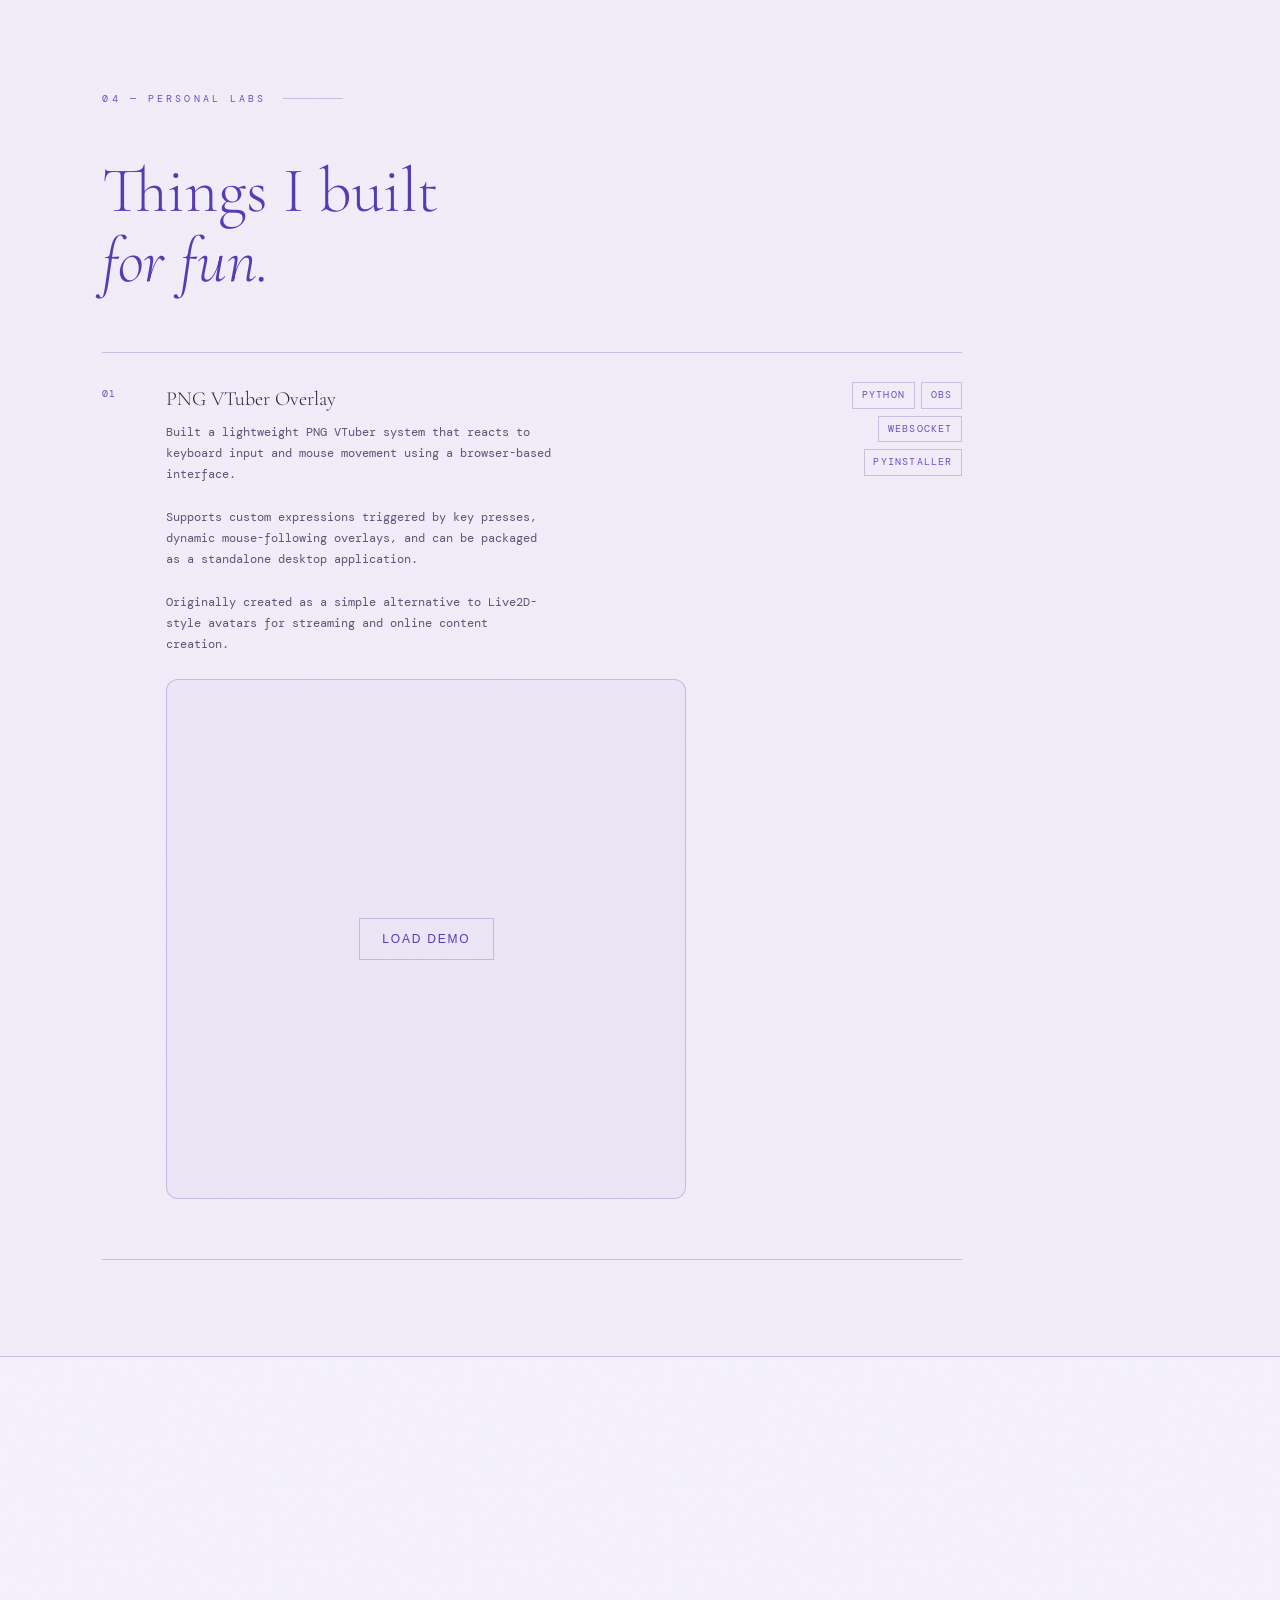
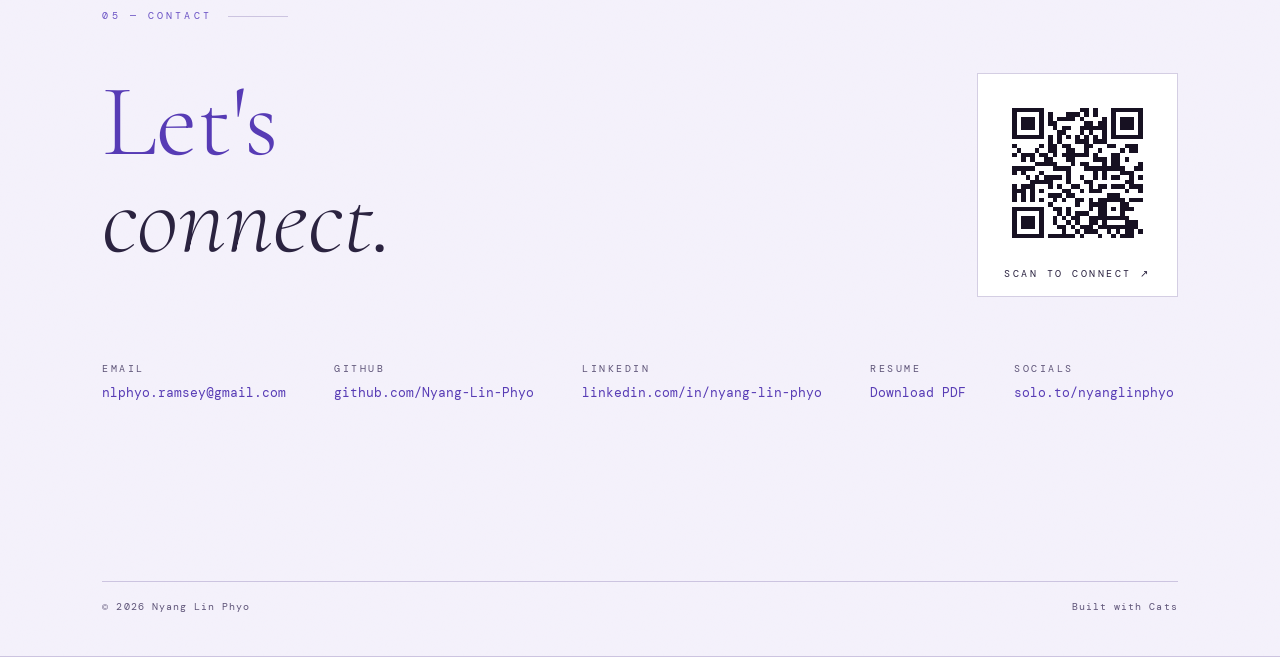
==== commit f7d14f0e: "updated landing section" ====
--- a/index.html
+++ b/index.html
@@ -76,19 +76,29 @@
         <!-- ── LAYER 1: HERO ── -->
         <section class="layer" id="hero" aria-labelledby="hero-heading">
 
-            <div class="hero-photo-wrap" id="photoWrap">
-                <a href="personal.html">
-                    <img src="assets/me.jpg" alt="Portrait of Nyang Lin Phyo — click to visit the personal page" />
+            <div class="hero-row">
+                <div class="hero-text">
+                    <p class="hero-eyebrow fade-up">Open to job offers · M.S. Graduating May 2027</p>
+                    <h1 class="hero-name fade-up" id="hero-heading">
+                        Nyang Lin Phyo<br /><em>(Ramsey)</em>
+                    </h1>
+                    <p class="hero-sub fade-up">
+                        Software engineer · NYU M.S. CS · builder of things that occasionally work on the first try.
+                    </p>
+                </div>
+
+                <a class="hero-photo fade-up" href="personal.html">
+                    <img src="assets/me.jpg" alt="Portrait of Nyang Lin Phyo — visit the personal page" />
+                    <span class="hero-photo-hint" aria-hidden="true">
+                        click me...
+                        <svg width="11" height="11" viewBox="0 0 18 18" fill="none" stroke="currentColor"
+                            stroke-width="1.5">
+                            <line x1="9" y1="2" x2="9" y2="13" />
+                            <polyline points="5,9.5 9,13.5 13,9.5" />
+                        </svg>
+                    </span>
                 </a>
             </div>
-
-            <p class="hero-eyebrow fade-up">Open to job offers · M.S. Graduating May 2027</p>
-            <h1 class="hero-name fade-up" id="hero-heading">
-                Nyang Lin Phyo<br /><em>(Ramsey)</em>
-            </h1>
-            <p class="hero-sub fade-up">
-                Software engineer · NYU M.S. CS · builder of things that occasionally work on the first try.
-            </p>
 
             <div class="hero-scroll-indicator" aria-hidden="true">
                 <span>Scroll to see more</span>
@@ -465,17 +475,29 @@
     <script src="js/main.js"></script>
     <script src="js/cat.js"></script>
 
-    <!-- hero photo fade-in + PNG VTuber demo loader (index-specific) -->
+    <!-- PNG VTuber demo loader + hero photo hint (index-specific) -->
     <script>
         (function () {
             'use strict';
 
-            /* hero photo fade-in */
-            const photo = document.getElementById('photoWrap');
-            if (photo) {
-                photo.style.opacity = '0';
-                photo.style.transition = 'opacity 0.7s ease';
-                setTimeout(() => { photo.style.opacity = '1'; }, 300);
+            /* hero photo "click me..." hint — pops at a random 5-15s
+               interval, holds briefly, then reschedules */
+            const photo = document.querySelector('.hero-photo');
+            const hint = document.querySelector('.hero-photo-hint');
+            if (photo && hint && !window.matchMedia('(prefers-reduced-motion: reduce)').matches) {
+                const HINT_HOLD = 2200;
+
+                function scheduleHint() {
+                    setTimeout(() => {
+                        hint.classList.add('show');
+                        setTimeout(() => {
+                            hint.classList.remove('show');
+                            scheduleHint();
+                        }, HINT_HOLD);
+                    }, 5000 + Math.random() * 10000);
+                }
+
+                scheduleHint();
             }
 
             /* PNG VTuber demo loader */
--- a/css/styles.css
+++ b/css/styles.css
@@ -806,40 +806,51 @@
     }
 }
 
-/* hero photo (index page, absolute container) */
-.hero-photo-wrap {
-    position: absolute;
-    right: clamp(1rem, 8vw, 10rem);
-    top: 245px;
-    z-index: 10;
-}
-
-.hero-photo-wrap a {
+/* hero: text column on the left, photo on the right.
+   Flex keeps the photo's top edge level with the eyebrow
+   at every viewport size — no absolute pixel offsets. */
+.hero-row {
+    display: flex;
+    align-items: flex-start;
+    justify-content: space-between;
+    gap: clamp(2rem, 5vw, 5rem);
+    width: 100%;
+    position: relative;
+    z-index: 1;
+}
+
+.hero-text {
+    min-width: 0;
+}
+
+/* the whole photo is one anchor to personal.html.
+   (overflow lives on the img, so the labels above and
+   below the frame never get clipped) */
+.hero-photo {
+    position: relative;
+    z-index: 1;
+    flex-shrink: 0;
+    width: clamp(150px, 18vw, 260px);
     display: block;
-    width: 18vw;
-    height: 25vw;
-    max-width: 260px;
-    max-height: 360px;
-    overflow: hidden;
-    border: 1px solid var(--line);
-    cursor: pointer;
-}
-
-.hero-photo-wrap a img {
+}
+
+.hero-photo img {
+    display: block;
     width: 100%;
-    height: 100%;
+    aspect-ratio: 18 / 25;
     object-fit: cover;
     object-position: center top;
     filter: grayscale(20%) brightness(0.88);
     transition: filter 0.4s;
-    display: block;
-}
-
-.hero-photo-wrap a:hover img {
+    border: 1px solid var(--line);
+}
+
+.hero-photo:hover img {
     filter: grayscale(0%) brightness(1);
 }
 
-.hero-photo-wrap::after {
+/* hover label, bottom of the frame */
+.hero-photo::after {
     content: '→ personal';
     position: absolute;
     bottom: -1.6rem;
@@ -854,7 +865,48 @@
     transition: opacity 0.3s;
 }
 
-.hero-photo-wrap:hover::after {
+.hero-photo:hover::after {
+    opacity: 1;
+}
+
+/* "click me..." — randomly timed hint floating above the frame,
+   same style as the → personal label */
+.hero-photo-hint {
+    position: absolute;
+    bottom: calc(100% + 0.55rem);
+    left: 50%;
+    transform: translateX(-50%);
+    display: flex;
+    align-items: center;
+    gap: 0.4rem;
+    font-size: 0.68rem;
+    letter-spacing: 0.2em;
+    text-transform: uppercase;
+    color: var(--purple-dim);
+    white-space: nowrap;
+    pointer-events: none;
+    opacity: 0;
+    transition: opacity 0.45s ease;
+    z-index: 2;
+}
+
+.hero-photo-hint svg {
+    animation: hintArrowBounce 1.4s ease-in-out infinite;
+}
+
+@keyframes hintArrowBounce {
+
+    0%,
+    100% {
+        transform: translateY(0);
+    }
+
+    50% {
+        transform: translateY(3px);
+    }
+}
+
+.hero-photo-hint.show {
     opacity: 1;
 }
 
@@ -1009,7 +1061,7 @@
 @media (max-width: 900px) {
 
     .floating-cat,
-    .hero-photo-wrap {
+    .hero-photo {
         display: none;
     }
 }
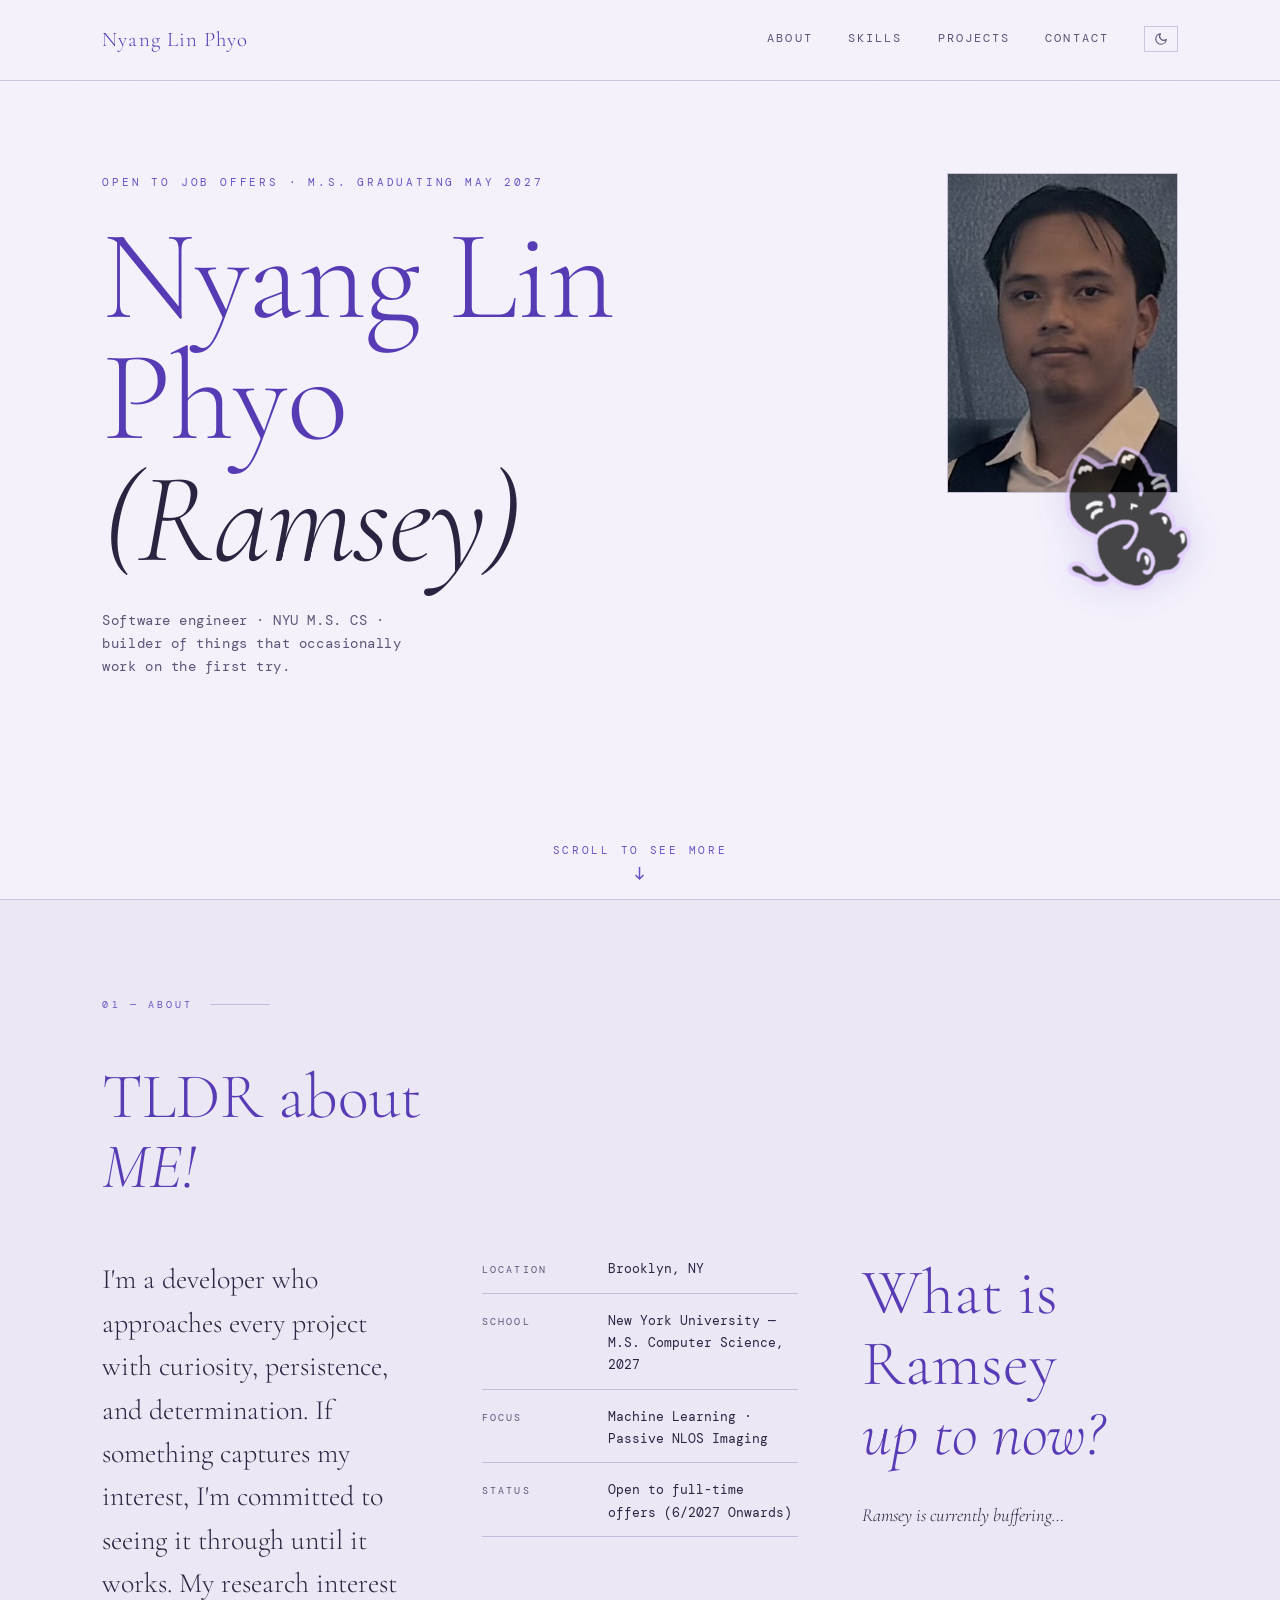
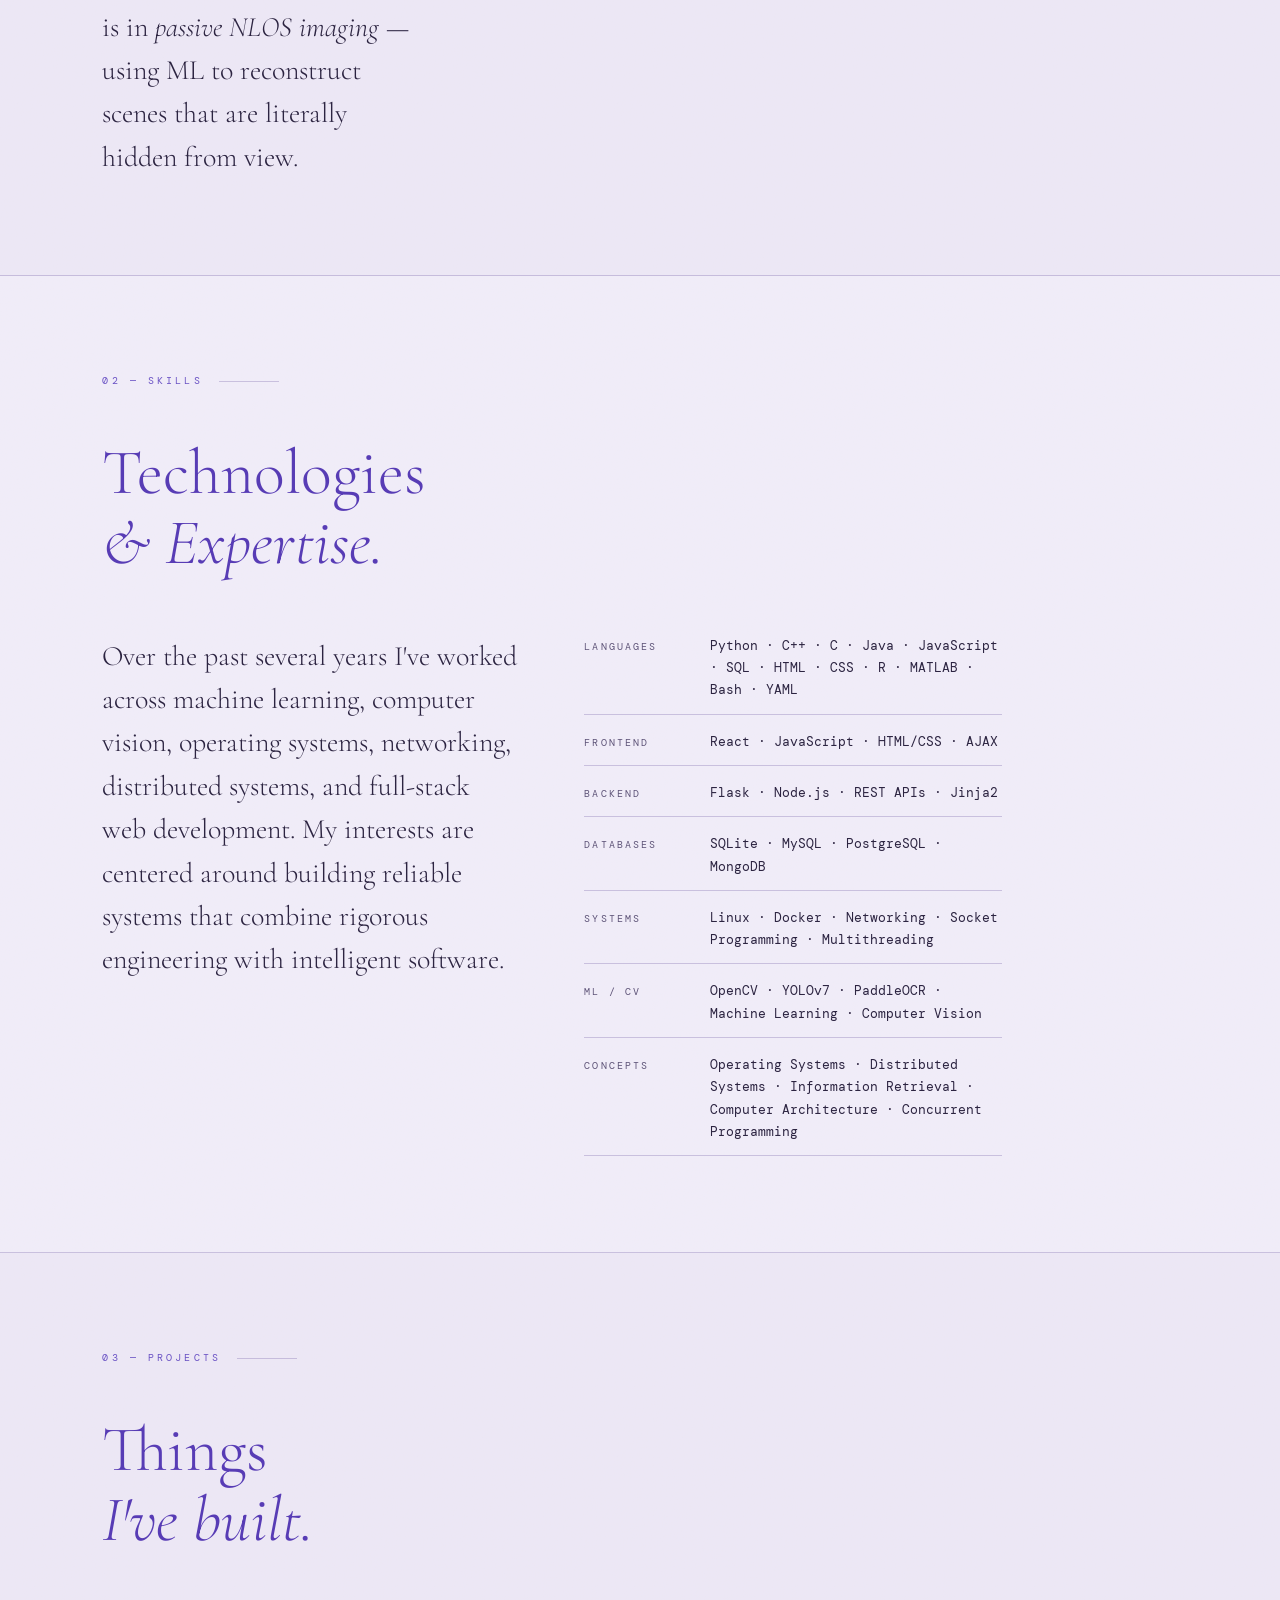
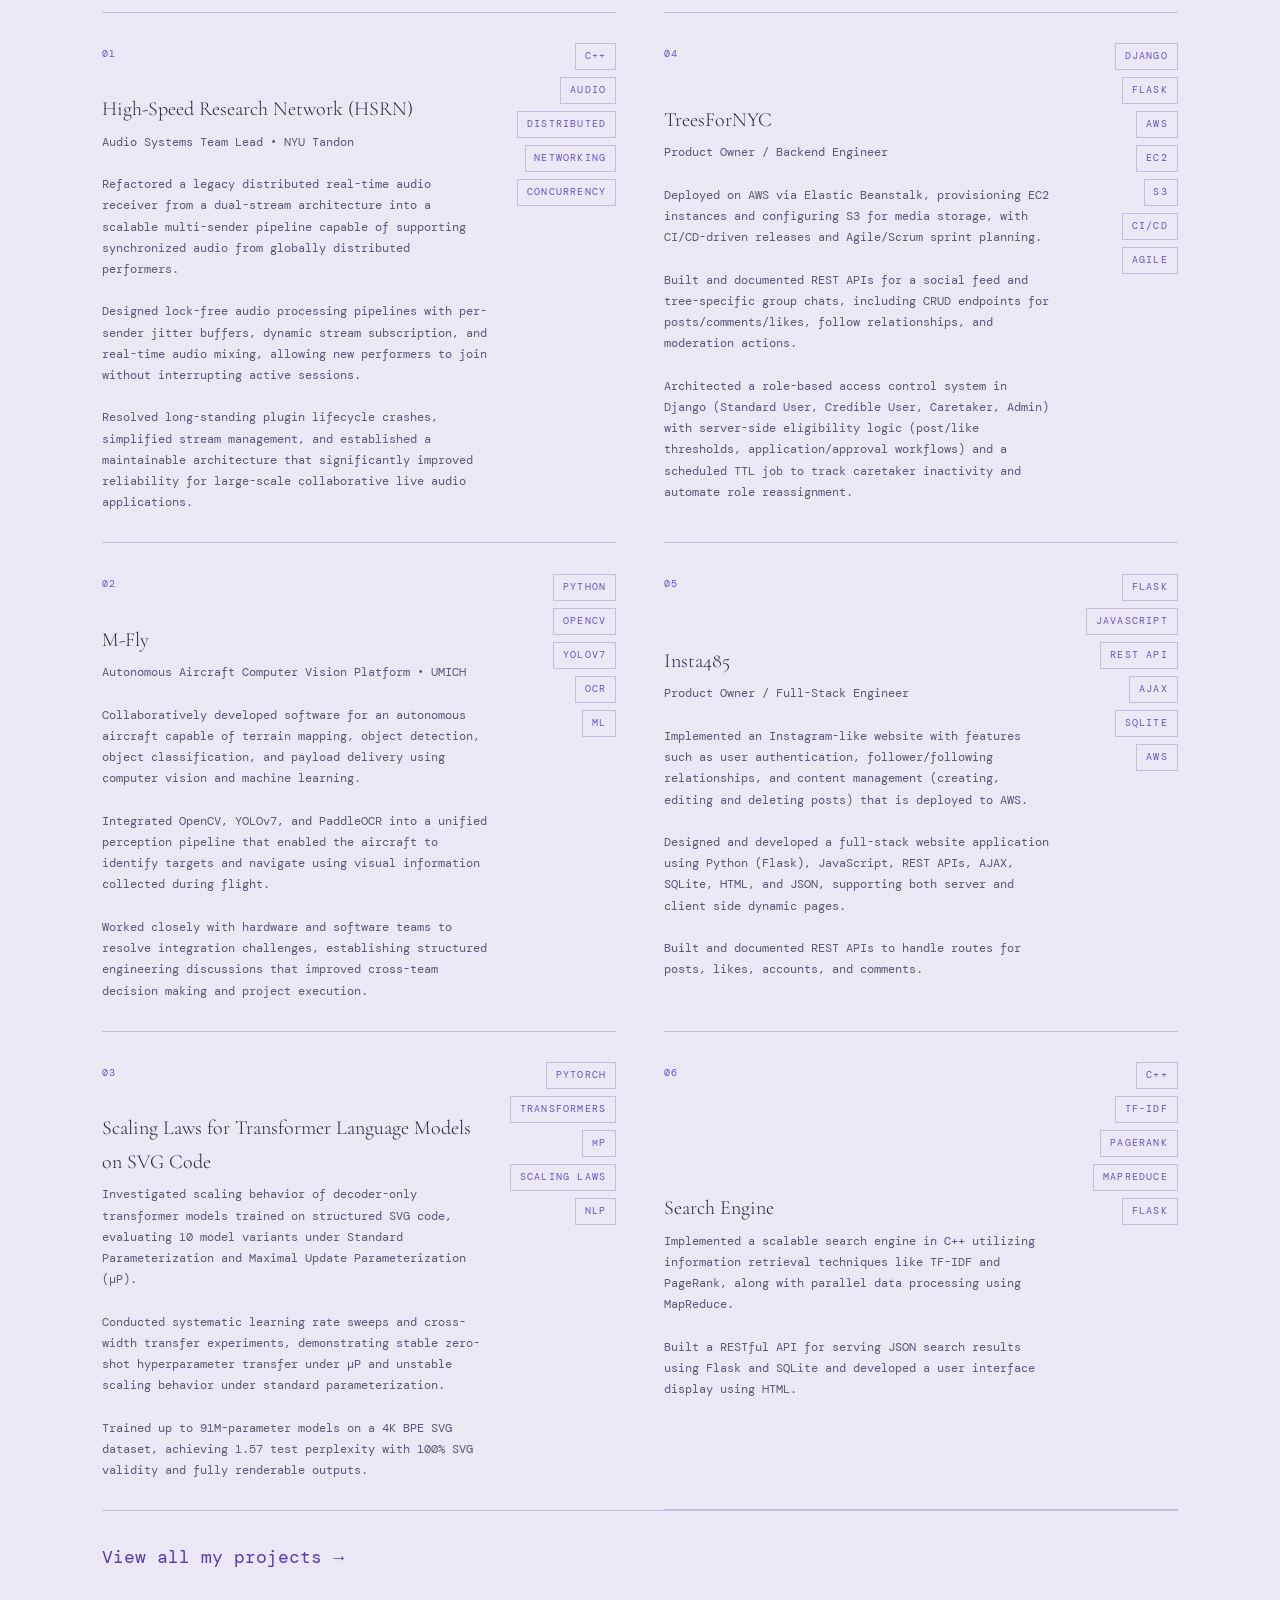
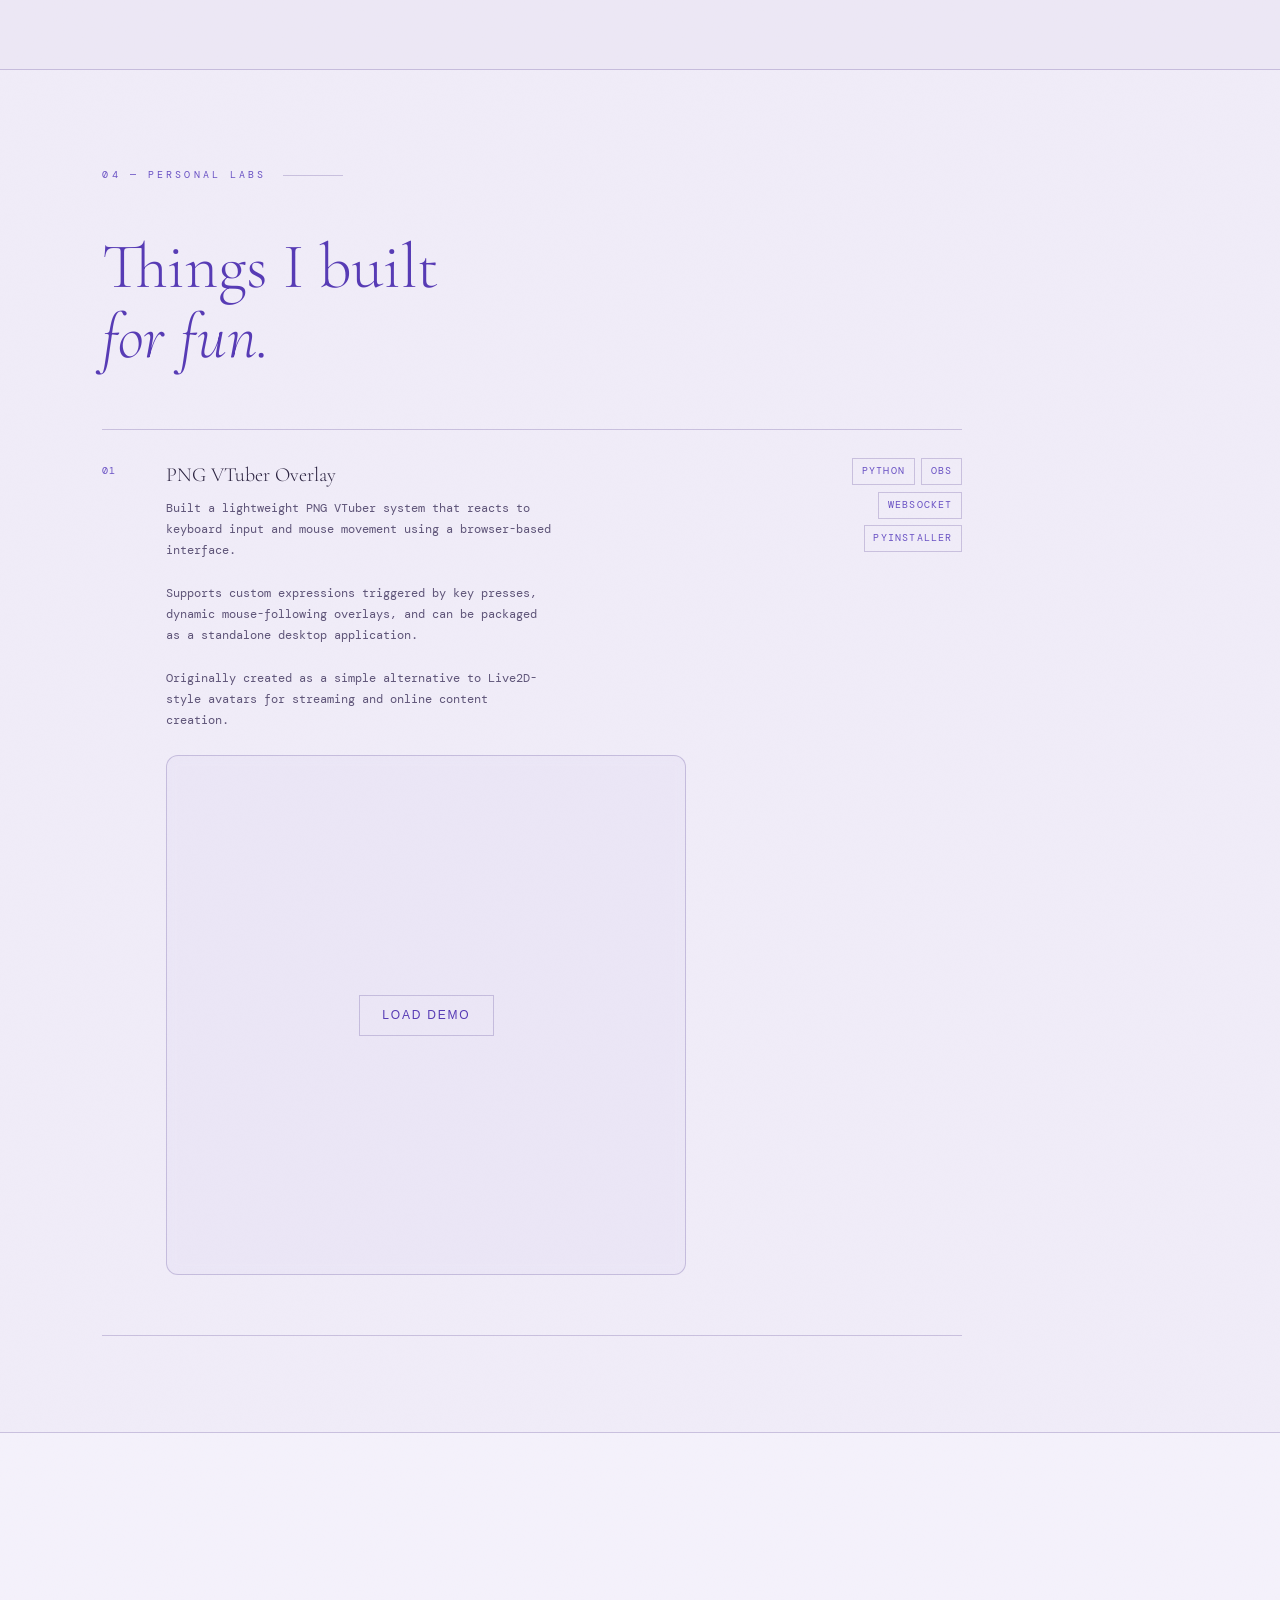
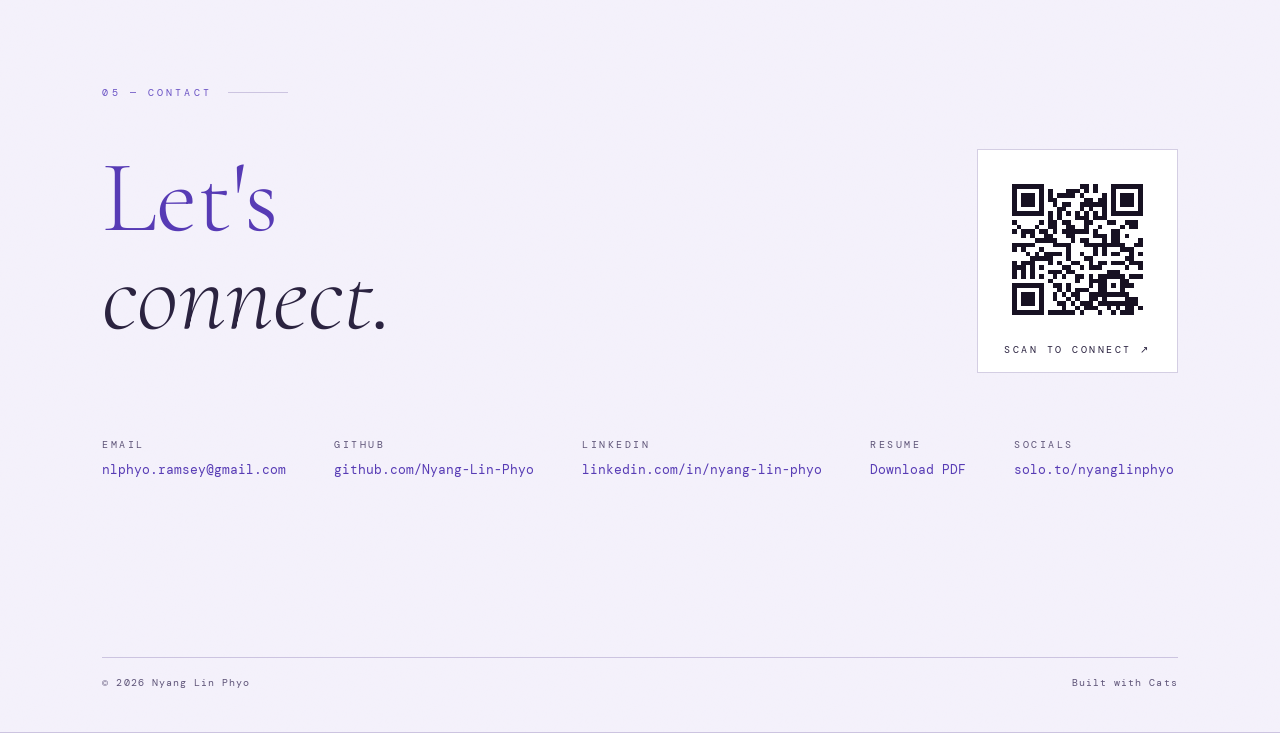
==== commit 834f89fd: "updated ABOUT section" ====
--- a/index.html
+++ b/index.html
@@ -140,11 +140,13 @@
                         <span class="detail-key">Status</span>
                         <span class="detail-val">Open to full-time offers (6/2027 Onwards)</span>
                     </div>
-                    <div class="detail-row">
-                        <span class="detail-key">GitHub</span>
-                        <span class="detail-val"><a href="https://github.com/Nyang-Lin-Phyo"
-                                target="_blank" rel="noopener noreferrer">@Nyang-Lin-Phyo</a></span>
-                    </div>
+                </div>
+
+                <div class="about-now fade-up">
+                    <h3 class="section-header about-now-title">
+                        What is Ramsey<br /><em>up to now?</em>
+                    </h3>
+                    <p class="about-now-status" id="nowStatus"></p>
                 </div>
             </div>
         </section>
@@ -532,6 +534,218 @@
                     hint.style.opacity = '1';
                 });
             });
+
+            /* ── "What is Ramsey up to now?" ──
+               Picks the line pool from the visitor's local hour and
+               crossfades to a random (non-repeating) line every 10s */
+            const nowStatus = document.getElementById('nowStatus');
+
+            if (nowStatus) {
+                const NOW_POOLS = [
+                    {
+                        // 2am – 10am
+                        from: 2,
+                        to: 10,
+                        lines: [
+                            "Ramsey's petting a cat in his dream",
+                            "Ramsey is winning an argument with a penguin",
+                            "Ramsey is teaching a cat how to code",
+                            "Ramsey is being chased by a giant rubber duck (it's friendly)",
+                            "Ramsey is hosting a talk show for sleepy raccoons",
+                            "Ramsey's training a model in his sleep, loss is going down",
+                            "Ramsey is debugging a dream with zero stack traces",
+                            "Ramsey's neurons are running a very long epoch",
+                            "Ramsey is currently buffering…",
+                        ],
+                    },
+                    {
+                        // 10am – 11am
+                        from: 10,
+                        to: 11,
+                        lines: [
+                            "Ramsey is peeling a banana with great focus",
+                            "Ramsey is eating strawberries and pretending it's a salad",
+                            "Ramsey is slicing mango like a professional",
+                            "Ramsey is pouring his first mocha of the day",
+                            "Ramsey is 40% chocolate, 60% coffee until further notice",
+                            "Ramsey is waiting for the mocha to kick in",
+                            "Ramsey's brain is loading, mocha is the progress bar",
+                            "Ramsey is sipping a mocha and thinking about nothing",
+                            "Ramsey is shaking his boba with great confidence",
+                            "Ramsey is sipping boba and calling it a balanced breakfast",
+                            "Ramsey is on a boba run, back soon",
+                            "Ramsey is having breakfast. Today's menu: fruit, mocha, or boba (chef's choice).",
+                        ],
+                    },
+                    {
+                        // 11am – 2pm
+                        from: 11,
+                        to: 14,
+                        lines: [
+                            'Ramsey is typing "Hope this finds you well" for the 47th time',
+                            'Ramsey is hitting "send" with great confidence',
+                            'Ramsey is inbox-zero-ing. Fingers crossed.',
+                            "Ramsey is writing emails that definitely could have been a one-liner",
+                            "Ramsey is mentally scheduling the day (it will not go as planned)",
+                            "Ramsey is booting up today's game plan",
+                            "Ramsey is doing a quick brain-sync with the day ahead",
+                            "Ramsey is in a meeting, nodding thoughtfully",
+                            "Ramsey is in a meeting that was probably an email",
+                            "Ramsey is taking notes (or doodling, it's a mystery)",
+                            "Ramsey is in a meeting, camera on, brain buffering",
+                        ],
+                    },
+                    {
+                        // 2pm – 9pm
+                        from: 14,
+                        to: 21,
+                        lines: [
+                            "Ramsey is coding. Send snacks, not questions.",
+                            "Ramsey is in the zone, 3 tabs deep into Stack Overflow",
+                            "Ramsey is writing code that works (he doesn't know why yet)",
+                            "Ramsey is fixing one bug and creating two new ones",
+                            "Ramsey is staring at a diff and feeling things",
+                            'Ramsey is committing with the message "fix stuff"',
+                            "Ramsey's code just compiled on the first try. Suspicious.",
+                            "Ramsey is training a model, loss is going down (probably)",
+                            "Ramsey is reading a paper and pretending to understand the appendix",
+                            "Ramsey is trying to see around corners, literally",
+                            "Ramsey is squinting at shadows to reconstruct a hidden scene",
+                            "Ramsey is waiting on an epoch, watching the loss like it's a pot of water",
+                            "Ramsey is turning blurry penumbras into answers",
+                            "Ramsey is physically in class, mentally on a beach",
+                            "Ramsey is nodding at a slide he did not read",
+                            "Ramsey is on a boba run, back in 10 minutes",
+                            "Ramsey is being paged by a professor, the website is down",
+                            "Ramsey is rebooting the website and his will to live",
+                            'Ramsey is yelling "it worked on my machine"',
+                            "Ramsey is firefighting a very important 404",
+                            "Ramsey is thinking about petting a cat",
+                            "Ramsey is currently daydreaming about cat fluff",
+                            "Ramsey is plotting how to pet the next cat he sees",
+                            "Ramsey is 90% cat thoughts, 10% everything else",
+                            "Ramsey is one cat away from a perfect day",
+                        ],
+                    },
+                    {
+                        // 9pm – 2am (wraps midnight)
+                        from: 21,
+                        to: 2,
+                        lines: [
+                            "Ramsey is sketching something he'll never finish (it's still great)",
+                            "Ramsey is shading a masterpiece, one line at a time",
+                            "Ramsey is erasing and redrawing the same eye for the 9th time",
+                            "Ramsey is doodling his way to enlightenment",
+                            "Ramsey is animating a tiny cursor frame by frame",
+                            "Ramsey is making your mouse pointer way cooler",
+                            "Ramsey is giving a cursor a personality",
+                            "Ramsey is crafting a pointer that will never be just a pointer again",
+                            "Ramsey is 32 pixels into a very important animation",
+                            "Ramsey is cutting clips from last weekend's hike",
+                            "Ramsey is syncing a mountain view to the perfect beat",
+                            "Ramsey is editing hike footage, trail dust included",
+                            "Ramsey is trimming 4 hours of hiking into 2 minutes of glory",
+                            "Ramsey is adding transitions to a very scenic summit",
+                            "Ramsey is in Hollows, fighting Ethereals",
+                            "Ramsey is farming drive discs, one more run",
+                            "Ramsey is pulling on the banner and trusting the pity",
+                            "Ramsey is saving New Eridu (again)",
+                            "Ramsey is learning to deflect, one parry at a time",
+                            "Ramsey is bonking a samurai with a sword",
+                            "Ramsey is Wolf now, and the posture bar is winning",
+                            'Ramsey is reciting "never give up" to a boss with 3 health bars',
+                            "Ramsey is running, nowhere in particular",
+                            "Ramsey is outrunning his to-do list",
+                            "Ramsey is pacing himself, mostly",
+                            "Ramsey is on a run, no snacks, no regrets",
+                            "Ramsey is reading one more chapter (it's been four)",
+                            "Ramsey is watching an anime that's definitely going to make him cry",
+                            "Ramsey is turning the page, the plot is thickening",
+                            "Ramsey is bath-buffering, back when he's fully steeped",
+                            "Ramsey is out of office, in the tub",
+                        ],
+                    },
+                ];
+
+                function poolForHour() {
+                    const h = new Date().getHours();
+                    for (const p of NOW_POOLS) {
+                        const inRange = p.from < p.to
+                            ? (h >= p.from && h < p.to)
+                            : (h >= p.from || h < p.to); // wraps midnight
+                        if (inRange) return p;
+                    }
+                    return NOW_POOLS[0];
+                }
+
+                let lastIdx = -1;
+
+                function nextLine() {
+                    const pool = poolForHour();
+                    let i;
+                    do {
+                        i = Math.floor(Math.random() * pool.lines.length);
+                    } while (pool.lines.length > 1 && i === lastIdx);
+                    lastIdx = i;
+                    return pool.lines[i];
+                }
+
+                /* one-line mode: shrink the font just enough that the
+                   longest line fits its column; once the shrink would
+                   drop below ~12px (narrow screens), fall back to
+                   natural wrapping */
+                function fitNowLine() {
+                    const col = nowStatus.parentElement.clientWidth;
+                    const basePx = parseFloat(getComputedStyle(nowStatus).fontSize);
+
+                    nowStatus.style.fontSize = '';
+                    nowStatus.style.whiteSpace = 'nowrap';
+                    const textW = nowStatus.scrollWidth;
+
+                    if (textW <= col) {
+                        /* fits at the base size */
+                        nowStatus.style.removeProperty('white-space');
+                        return;
+                    }
+
+                    const scaled = basePx * (col / textW) * 0.98;
+                    if (scaled >= 12) {
+                        /* keep it on one row, slightly smaller */
+                        nowStatus.style.fontSize = scaled + 'px';
+                    } else {
+                        /* too narrow to read on one row — wrap instead */
+                        nowStatus.style.removeProperty('white-space');
+                        nowStatus.style.fontSize = '';
+                    }
+                }
+
+                /* first line appears immediately, later ones drift-swap */
+                nowStatus.textContent = nextLine();
+                fitNowLine();
+
+                let fitTimer;
+                window.addEventListener('resize', () => {
+                    clearTimeout(fitTimer);
+                    fitTimer = setTimeout(fitNowLine, 120);
+                });
+                if (document.fonts && document.fonts.ready) {
+                    document.fonts.ready.then(fitNowLine);
+                }
+
+                setInterval(() => {
+                    const line = nextLine();
+                    nowStatus.classList.add('fade');
+                    setTimeout(() => {
+                        nowStatus.style.transition = 'none';
+                        nowStatus.classList.add('preload');
+                        nowStatus.textContent = line;
+                        void nowStatus.offsetWidth;
+                        fitNowLine();
+                        nowStatus.style.transition = '';
+                        nowStatus.classList.remove('preload', 'fade');
+                    }, 400);
+                }, 10000);
+            }
         })();
     </script>
 
--- a/css/styles.css
+++ b/css/styles.css
@@ -313,6 +313,42 @@
     color: var(--text);
 }
 
+/* About only: three equal columns — text | details | "up to now" */
+#about .about-grid {
+    grid-template-columns: repeat(3, 1fr);
+    max-width: none;
+}
+
+.about-now-title {
+    margin-bottom: 2rem;
+}
+
+.about-now-status {
+    font-family: var(--serif);
+    font-style: italic;
+    font-size: 1.15rem;
+    font-weight: 300;
+    line-height: 1.5;
+    color: var(--text);
+    max-width: 30ch;
+    min-height: 3.4em;
+    transition: opacity 0.4s ease, transform 0.4s ease;
+}
+
+/* fading out: drift right while disappearing */
+.about-now-status.fade {
+    opacity: 0;
+    transform: translateX(14px);
+}
+
+/* snap state for the incoming line (no transition): slightly left, invisible,
+   then released so it drifts right into place while fading in */
+.about-now-status.preload {
+    opacity: 0;
+    transform: translateX(-14px);
+    transition: none;
+}
+
 /* ── 7. PROJECTS ────────────────────────────────── */
 .project-list {
     display: flex;
@@ -1087,6 +1123,15 @@
         gap: 2.5rem;
     }
 
+    /* about's third column collapses into the stack too */
+    #about .about-grid {
+        grid-template-columns: 1fr;
+    }
+
+    .about-now-status {
+        min-height: 0;
+    }
+
     .project-item {
         grid-template-columns: 2rem 1fr;
     }
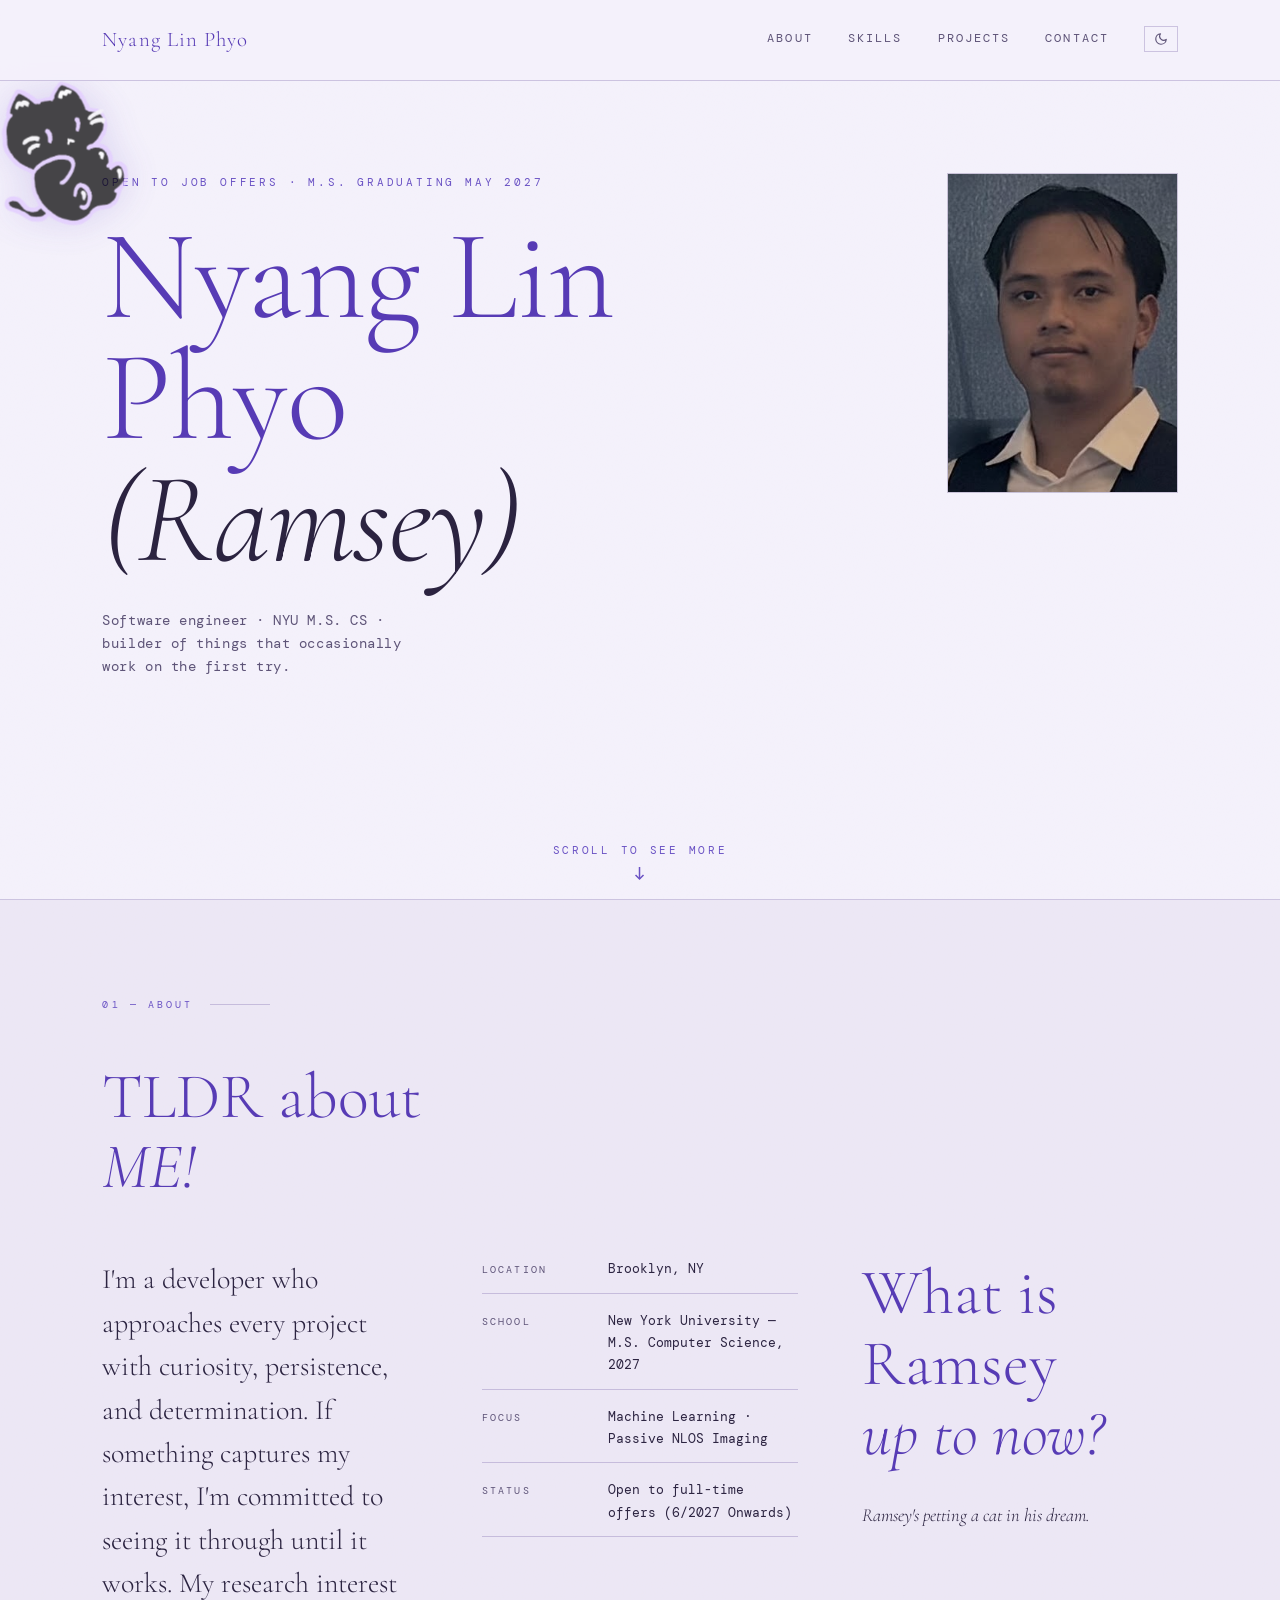
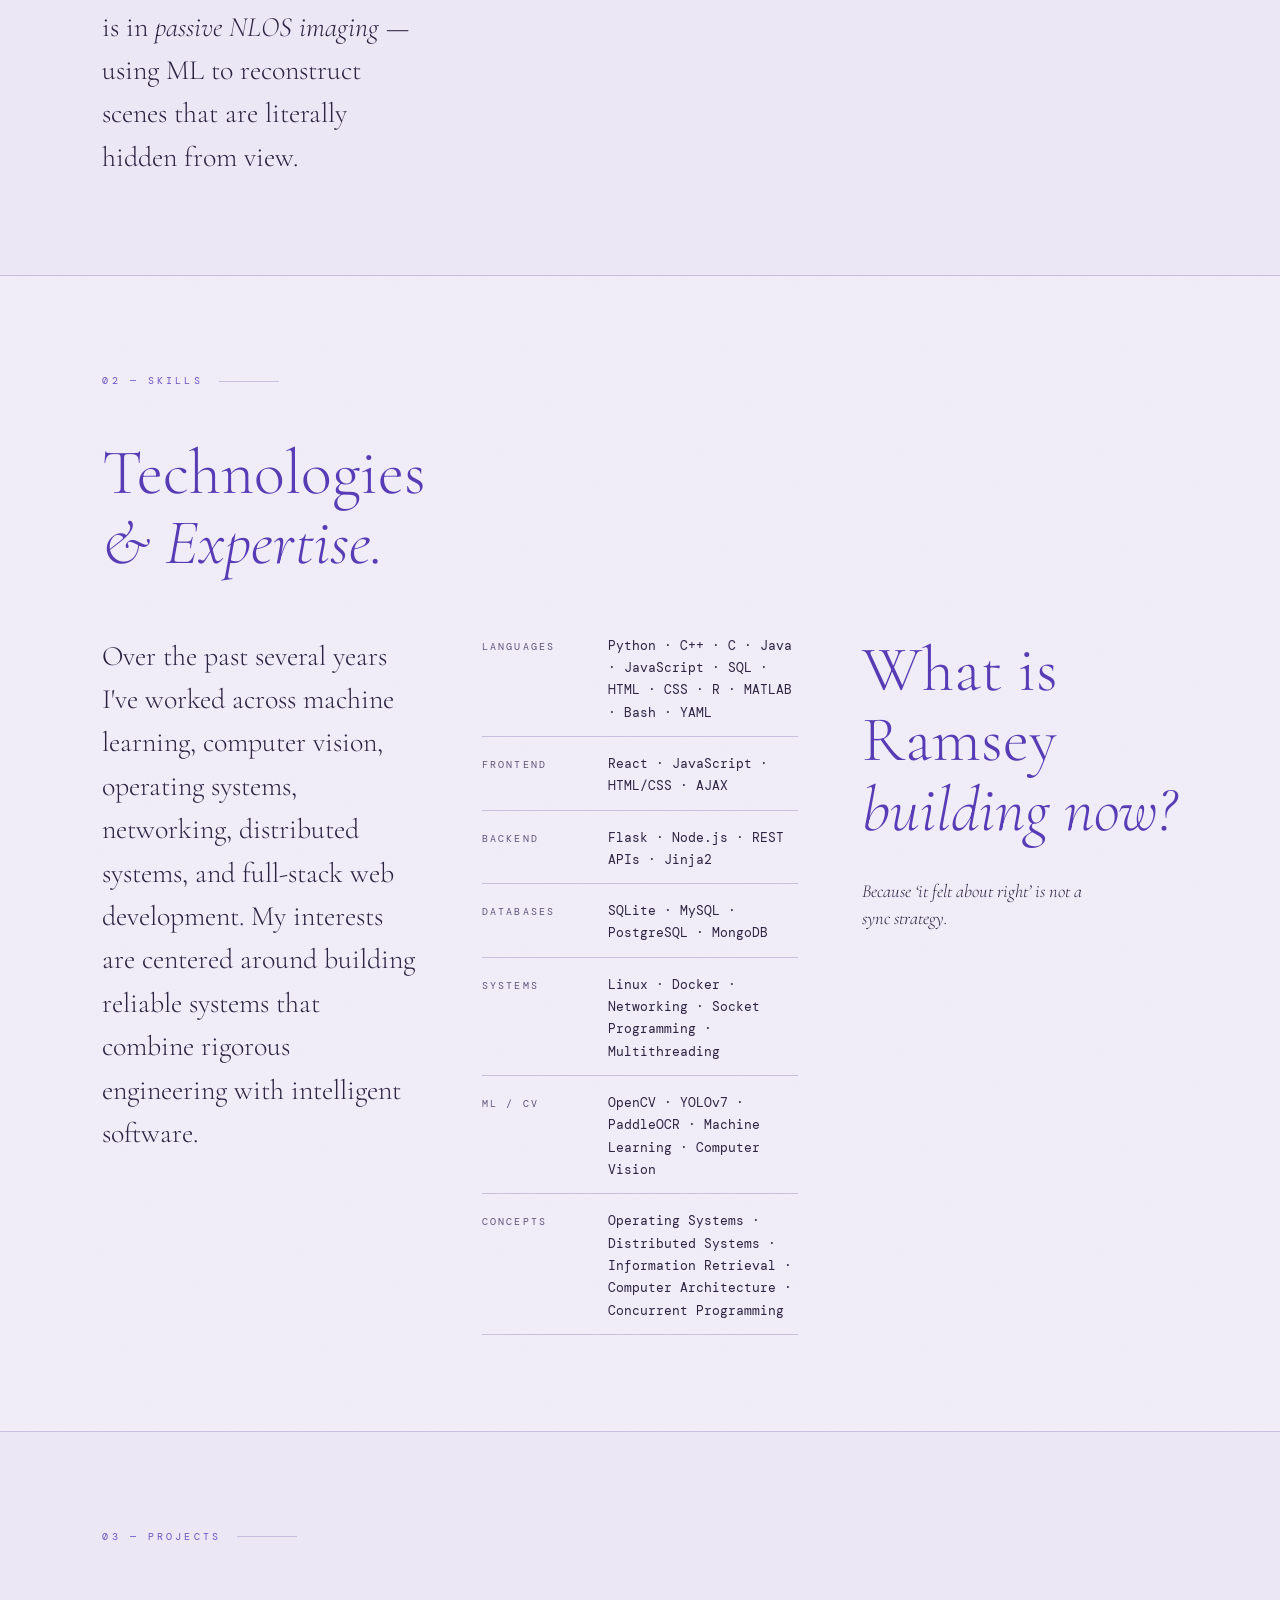
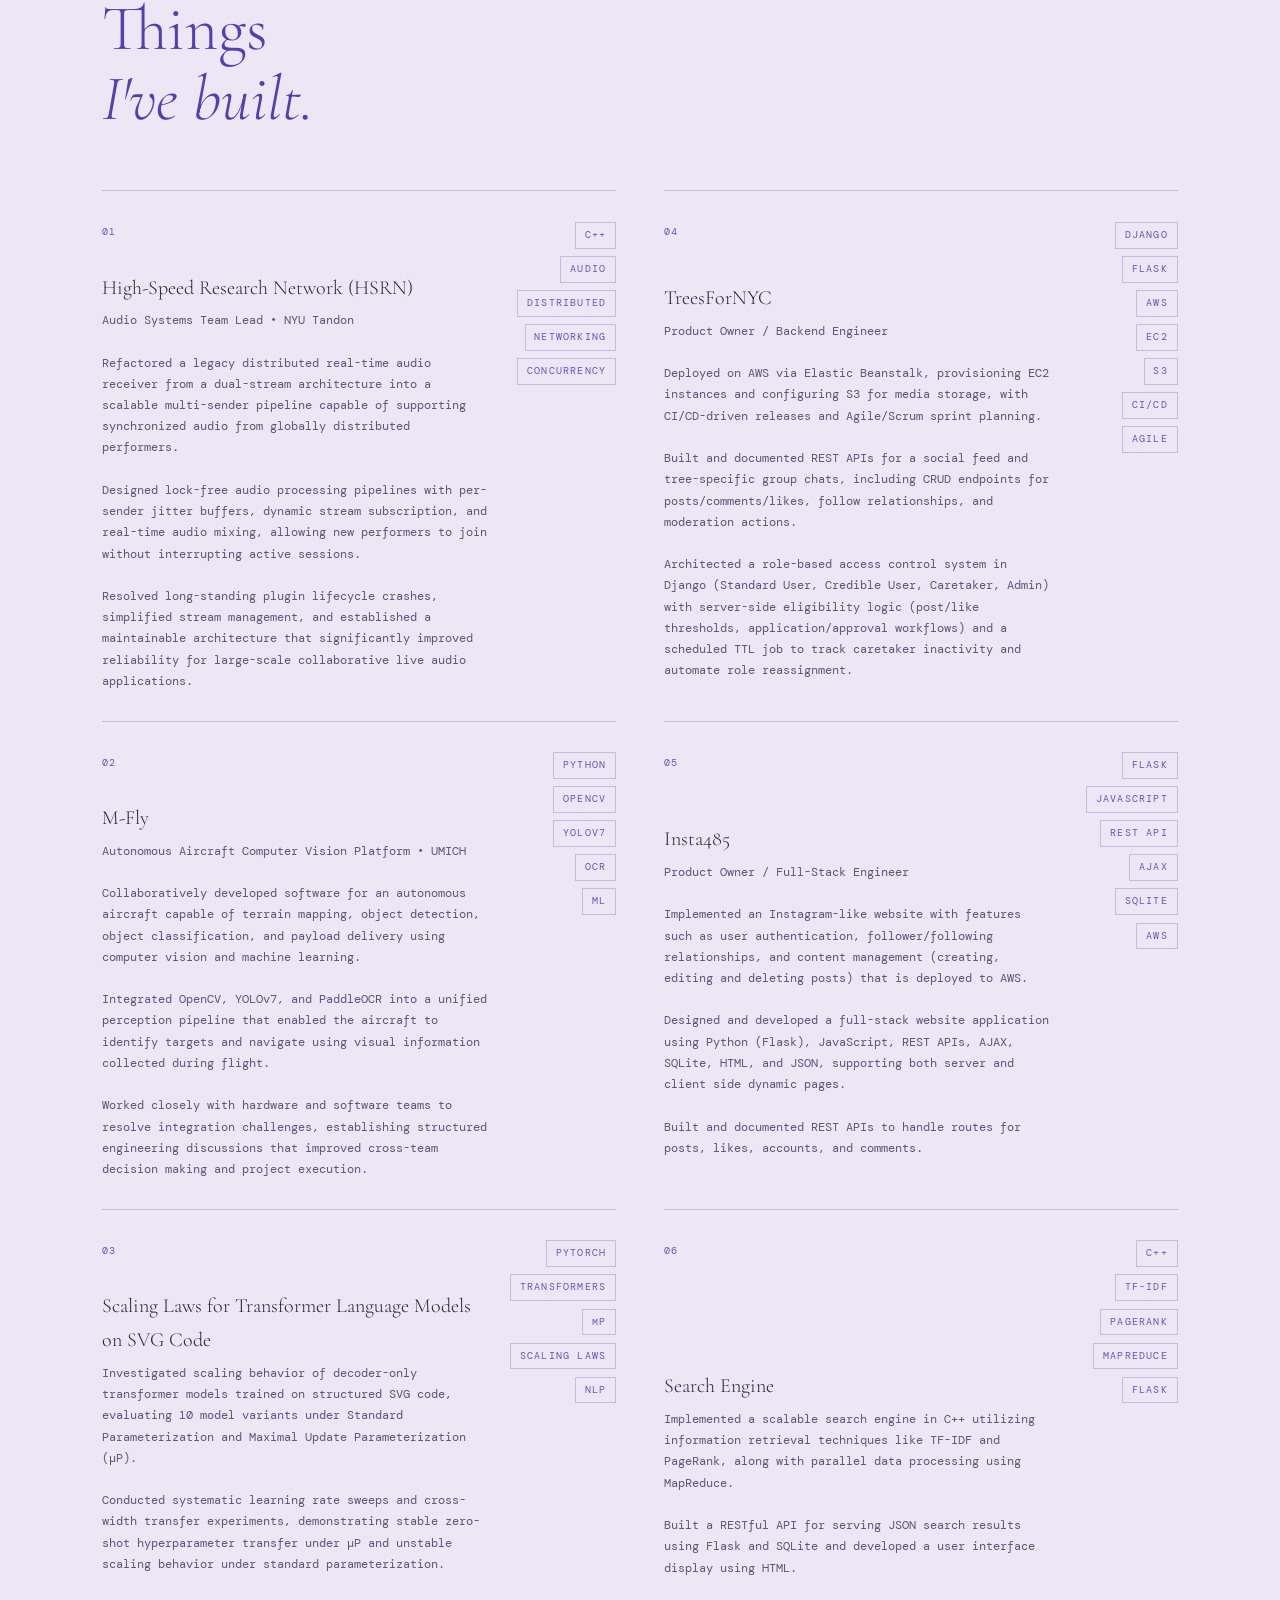
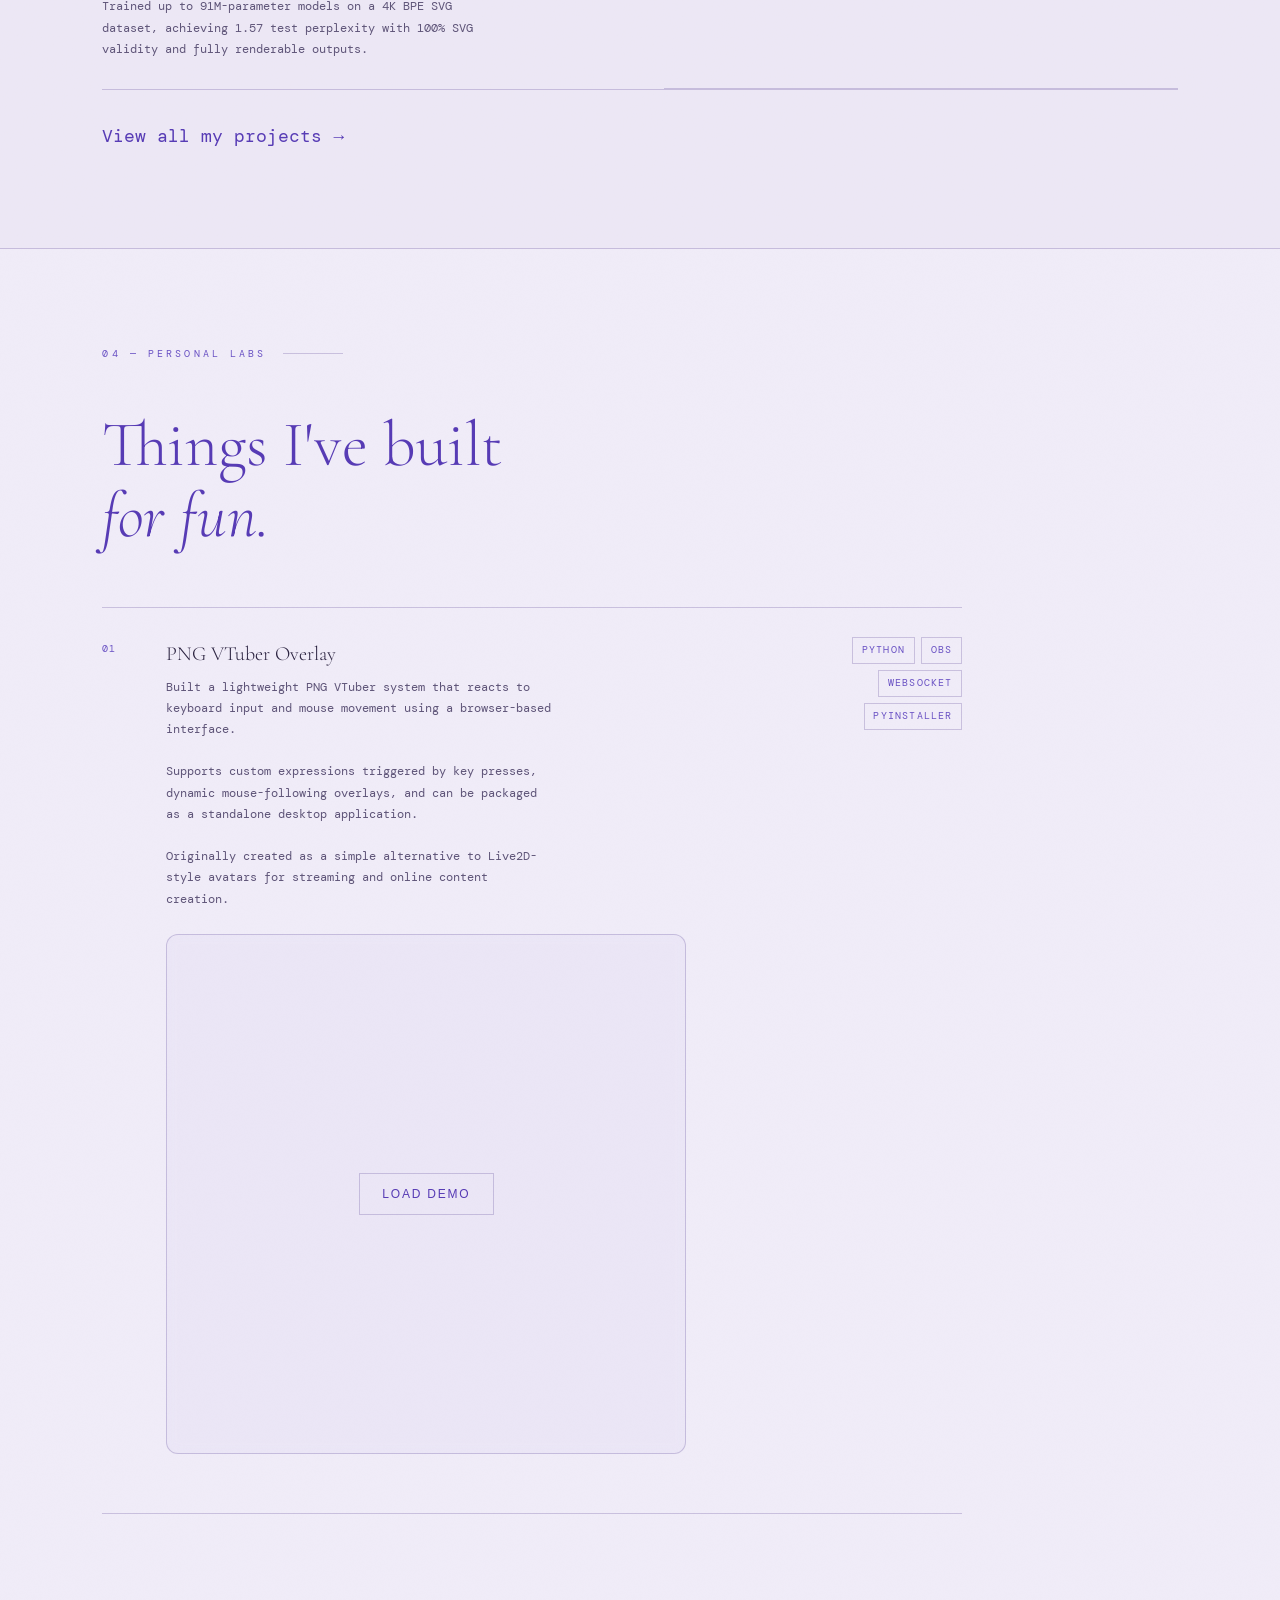
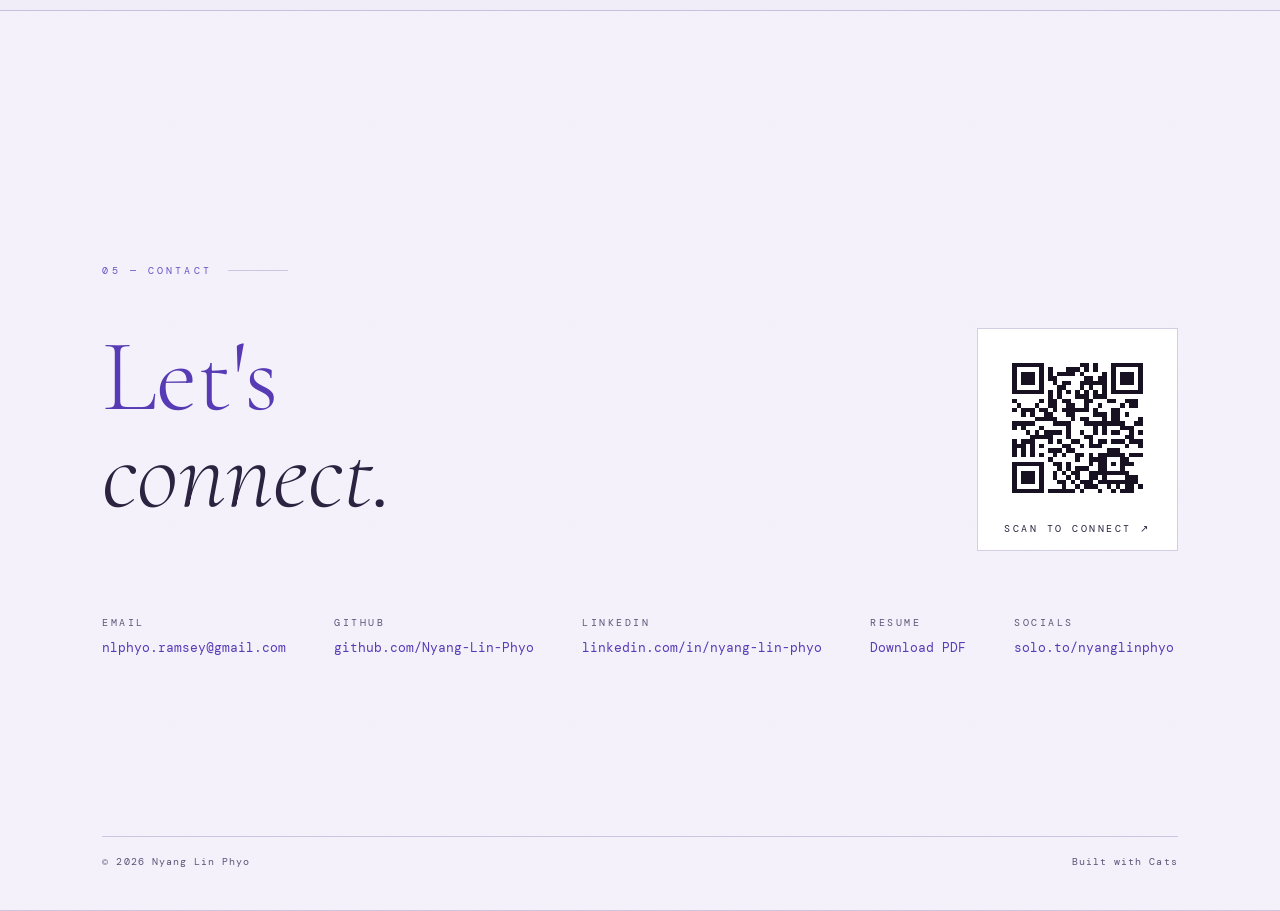
==== commit 722be736: "updated Skills" ====
--- a/index.html
+++ b/index.html
@@ -201,6 +201,13 @@
                             Computer Architecture · Concurrent Programming</span>
                     </div>
                 </div>
+
+                <div class="about-now">
+                    <h3 class="section-header about-now-title">
+                        What is Ramsey<br /><em>building now?</em>
+                    </h3>
+                    <p class="about-now-status" id="buildStatus"></p>
+                </div>
             </div>
         </section>
 
@@ -388,7 +395,7 @@
         <section class="layer" id="personal" aria-labelledby="personal-heading">
             <p class="section-label fade-up">04 — Personal Labs</p>
             <h2 class="section-header fade-up" id="personal-heading">
-                Things I built<br /><em>for fun.</em>
+                Things I've built<br /><em>for fun.</em>
             </h2>
             <div class="project-list">
                 <div class="project-item fade-up">
@@ -535,217 +542,234 @@
                 });
             });
 
-            /* ── "What is Ramsey up to now?" ──
-               Picks the line pool from the visitor's local hour and
-               crossfades to a random (non-repeating) line every 10s */
-            const nowStatus = document.getElementById('nowStatus');
-
-            if (nowStatus) {
-                const NOW_POOLS = [
-                    {
-                        // 2am – 10am
-                        from: 2,
-                        to: 10,
-                        lines: [
-                            "Ramsey's petting a cat in his dream",
-                            "Ramsey is winning an argument with a penguin",
-                            "Ramsey is teaching a cat how to code",
-                            "Ramsey is being chased by a giant rubber duck (it's friendly)",
-                            "Ramsey is hosting a talk show for sleepy raccoons",
-                            "Ramsey's training a model in his sleep, loss is going down",
-                            "Ramsey is debugging a dream with zero stack traces",
-                            "Ramsey's neurons are running a very long epoch",
-                            "Ramsey is currently buffering…",
-                        ],
-                    },
-                    {
-                        // 10am – 11am
-                        from: 10,
-                        to: 11,
-                        lines: [
-                            "Ramsey is peeling a banana with great focus",
-                            "Ramsey is eating strawberries and pretending it's a salad",
-                            "Ramsey is slicing mango like a professional",
-                            "Ramsey is pouring his first mocha of the day",
-                            "Ramsey is 40% chocolate, 60% coffee until further notice",
-                            "Ramsey is waiting for the mocha to kick in",
-                            "Ramsey's brain is loading, mocha is the progress bar",
-                            "Ramsey is sipping a mocha and thinking about nothing",
-                            "Ramsey is shaking his boba with great confidence",
-                            "Ramsey is sipping boba and calling it a balanced breakfast",
-                            "Ramsey is on a boba run, back soon",
-                            "Ramsey is having breakfast. Today's menu: fruit, mocha, or boba (chef's choice).",
-                        ],
-                    },
-                    {
-                        // 11am – 2pm
-                        from: 11,
-                        to: 14,
-                        lines: [
-                            'Ramsey is typing "Hope this finds you well" for the 47th time',
-                            'Ramsey is hitting "send" with great confidence',
-                            'Ramsey is inbox-zero-ing. Fingers crossed.',
-                            "Ramsey is writing emails that definitely could have been a one-liner",
-                            "Ramsey is mentally scheduling the day (it will not go as planned)",
-                            "Ramsey is booting up today's game plan",
-                            "Ramsey is doing a quick brain-sync with the day ahead",
-                            "Ramsey is in a meeting, nodding thoughtfully",
-                            "Ramsey is in a meeting that was probably an email",
-                            "Ramsey is taking notes (or doodling, it's a mystery)",
-                            "Ramsey is in a meeting, camera on, brain buffering",
-                        ],
-                    },
-                    {
-                        // 2pm – 9pm
-                        from: 14,
-                        to: 21,
-                        lines: [
-                            "Ramsey is coding. Send snacks, not questions.",
-                            "Ramsey is in the zone, 3 tabs deep into Stack Overflow",
-                            "Ramsey is writing code that works (he doesn't know why yet)",
-                            "Ramsey is fixing one bug and creating two new ones",
-                            "Ramsey is staring at a diff and feeling things",
-                            'Ramsey is committing with the message "fix stuff"',
-                            "Ramsey's code just compiled on the first try. Suspicious.",
-                            "Ramsey is training a model, loss is going down (probably)",
-                            "Ramsey is reading a paper and pretending to understand the appendix",
-                            "Ramsey is trying to see around corners, literally",
-                            "Ramsey is squinting at shadows to reconstruct a hidden scene",
-                            "Ramsey is waiting on an epoch, watching the loss like it's a pot of water",
-                            "Ramsey is turning blurry penumbras into answers",
-                            "Ramsey is physically in class, mentally on a beach",
-                            "Ramsey is nodding at a slide he did not read",
-                            "Ramsey is on a boba run, back in 10 minutes",
-                            "Ramsey is being paged by a professor, the website is down",
-                            "Ramsey is rebooting the website and his will to live",
-                            'Ramsey is yelling "it worked on my machine"',
-                            "Ramsey is firefighting a very important 404",
-                            "Ramsey is thinking about petting a cat",
-                            "Ramsey is currently daydreaming about cat fluff",
-                            "Ramsey is plotting how to pet the next cat he sees",
-                            "Ramsey is 90% cat thoughts, 10% everything else",
-                            "Ramsey is one cat away from a perfect day",
-                        ],
-                    },
-                    {
-                        // 9pm – 2am (wraps midnight)
-                        from: 21,
-                        to: 2,
-                        lines: [
-                            "Ramsey is sketching something he'll never finish (it's still great)",
-                            "Ramsey is shading a masterpiece, one line at a time",
-                            "Ramsey is erasing and redrawing the same eye for the 9th time",
-                            "Ramsey is doodling his way to enlightenment",
-                            "Ramsey is animating a tiny cursor frame by frame",
-                            "Ramsey is making your mouse pointer way cooler",
-                            "Ramsey is giving a cursor a personality",
-                            "Ramsey is crafting a pointer that will never be just a pointer again",
-                            "Ramsey is 32 pixels into a very important animation",
-                            "Ramsey is cutting clips from last weekend's hike",
-                            "Ramsey is syncing a mountain view to the perfect beat",
-                            "Ramsey is editing hike footage, trail dust included",
-                            "Ramsey is trimming 4 hours of hiking into 2 minutes of glory",
-                            "Ramsey is adding transitions to a very scenic summit",
-                            "Ramsey is in Hollows, fighting Ethereals",
-                            "Ramsey is farming drive discs, one more run",
-                            "Ramsey is pulling on the banner and trusting the pity",
-                            "Ramsey is saving New Eridu (again)",
-                            "Ramsey is learning to deflect, one parry at a time",
-                            "Ramsey is bonking a samurai with a sword",
-                            "Ramsey is Wolf now, and the posture bar is winning",
-                            'Ramsey is reciting "never give up" to a boss with 3 health bars',
-                            "Ramsey is running, nowhere in particular",
-                            "Ramsey is outrunning his to-do list",
-                            "Ramsey is pacing himself, mostly",
-                            "Ramsey is on a run, no snacks, no regrets",
-                            "Ramsey is reading one more chapter (it's been four)",
-                            "Ramsey is watching an anime that's definitely going to make him cry",
-                            "Ramsey is turning the page, the plot is thickening",
-                            "Ramsey is bath-buffering, back when he's fully steeped",
-                            "Ramsey is out of office, in the tub",
-                        ],
-                    },
-                ];
-
-                function poolForHour() {
+            /* ── Rotating status widgets ──
+               About "What is Ramsey up to now?" picks its pool from the
+               visitor's local hour; Skills "What is Ramsey building now?"
+               uses a fixed pool. Both crossfade every 10s to a random,
+               non-repeating line, fit on one row while they can, and wrap
+               when the column gets narrow. */
+const NOW_POOLS = [
+                {
+                    // 2am – 10am
+                    from: 2,
+                    to: 10,
+                    lines: [
+                        "Ramsey's petting a cat in his dream.",
+                        "Ramsey is winning an argument with a penguin.",
+                        "Ramsey is teaching a cat how to code.",
+                        "Ramsey is being chased by a giant rubber duck (it's friendly).",
+                        "Ramsey is hosting a talk show for sleepy raccoons.",
+                        "Ramsey's training a model in his sleep, loss is going down.",
+                        "Ramsey is debugging a dream with zero stack traces.",
+                        "Ramsey's neurons are running a very long epoch.",
+                        "Ramsey is currently buffering…",
+                    ],
+                },
+                {
+                    // 10am – 11am
+                    from: 10,
+                    to: 11,
+                    lines: [
+                        "Ramsey is peeling a banana with great focus.",
+                        "Ramsey is eating strawberries and pretending it's a salad.",
+                        "Ramsey is slicing mango like a professional.",
+                        "Ramsey is pouring his first mocha of the day.",
+                        "Ramsey is 40% chocolate, 60% coffee until further notice.",
+                        "Ramsey is waiting for the mocha to kick in.",
+                        "Ramsey's brain is loading, mocha is the progress bar.",
+                        "Ramsey is sipping a mocha and thinking about nothing.",
+                        "Ramsey is shaking his boba with great confidence.",
+                        "Ramsey is sipping boba and calling it a balanced breakfast.",
+                        "Ramsey is on a boba run, back soon.",
+                        "Ramsey is having breakfast. Today's menu: fruit, mocha, or boba (chef's choice).",
+                    ],
+                },
+                {
+                    // 11am – 2pm
+                    from: 11,
+                    to: 14,
+                    lines: [
+                        'Ramsey is typing "Hope this finds you well" for the 47th time.',
+                        'Ramsey is hitting "send" with great confidence.',
+                        'Ramsey is inbox-zero-ing. Fingers crossed.',
+                        "Ramsey is writing emails that definitely could have been a one-liner.",
+                        "Ramsey is mentally scheduling the day (it will not go as planned).",
+                        "Ramsey is booting up today's game plan.",
+                        "Ramsey is doing a quick brain-sync with the day ahead.",
+                        "Ramsey is in a meeting, nodding thoughtfully.",
+                        "Ramsey is in a meeting that was probably an email.",
+                        "Ramsey is taking notes (or doodling, it's a mystery).",
+                        "Ramsey is in a meeting, camera on, brain buffering.",
+                    ],
+                },
+                {
+                    // 2pm – 9pm
+                    from: 14,
+                    to: 21,
+                    lines: [
+                        "Ramsey is coding. Send snacks, not questions.",
+                        "Ramsey is in the zone, 3 tabs deep into Stack Overflow.",
+                        "Ramsey is writing code that works (he doesn't know why yet).",
+                        "Ramsey is fixing one bug and creating two new ones.",
+                        "Ramsey is staring at a diff and feeling things.",
+                        'Ramsey is committing with the message "fix stuff."',
+                        "Ramsey's code just compiled on the first try. Suspicious.",
+                        "Ramsey is training a model, loss is going down (probably).",
+                        "Ramsey is reading a paper and pretending to understand the appendix.",
+                        "Ramsey is trying to see around corners, literally.",
+                        "Ramsey is squinting at shadows to reconstruct a hidden scene.",
+                        "Ramsey is waiting on an epoch, watching the loss like it's a pot of water.",
+                        "Ramsey is turning blurry penumbras into answers.",
+                        "Ramsey is physically in class, mentally on a beach.",
+                        "Ramsey is nodding at a slide he did not read.",
+                        "Ramsey is on a boba run, back in 10 minutes.",
+                        "Ramsey is being paged by a professor, the website is down.",
+                        "Ramsey is rebooting the website and his will to live.",
+                        'Ramsey is yelling "it worked on my machine."',
+                        "Ramsey is firefighting a very important 404.",
+                        "Ramsey is thinking about petting a cat.",
+                        "Ramsey is currently daydreaming about cat fluff.",
+                        "Ramsey is plotting how to pet the next cat he sees.",
+                        "Ramsey is 90% cat thoughts, 10% everything else.",
+                        "Ramsey is one cat away from a perfect day.",
+                    ],
+                },
+                {
+                    // 9pm – 2am (wraps midnight)
+                    from: 21,
+                    to: 2,
+                    lines: [
+                        "Ramsey is sketching something he'll never finish (it's still great).",
+                        "Ramsey is shading a masterpiece, one line at a time.",
+                        "Ramsey is erasing and redrawing the same eye for the 9th time.",
+                        "Ramsey is doodling his way to enlightenment.",
+                        "Ramsey is animating a tiny cursor frame by frame.",
+                        "Ramsey is making your mouse pointer way cooler.",
+                        "Ramsey is giving a cursor a personality.",
+                        "Ramsey is crafting a pointer that will never be just a pointer again.",
+                        "Ramsey is 32 pixels into a very important animation.",
+                        "Ramsey is cutting clips from last weekend's hike.",
+                        "Ramsey is syncing a mountain view to the perfect beat.",
+                        "Ramsey is editing hike footage, trail dust included.",
+                        "Ramsey is trimming 4 hours of hiking into 2 minutes of glory.",
+                        "Ramsey is adding transitions to a very scenic summit.",
+                        "Ramsey is in Hollows, fighting Ethereals.",
+                        "Ramsey is farming drive discs, one more run.",
+                        "Ramsey is pulling on the banner and trusting the pity.",
+                        "Ramsey is saving New Eridu (again).",
+                        "Ramsey is learning to deflect, one parry at a time.",
+                        "Ramsey is bonking a samurai with a sword.",
+                        "Ramsey is Wolf now, and the posture bar is winning.",
+                        'Ramsey is reciting "never give up" to a boss with 3 health bars.',
+                        "Ramsey is running, nowhere in particular.",
+                        "Ramsey is outrunning his to-do list.",
+                        "Ramsey is pacing himself, mostly.",
+                        "Ramsey is on a run, no snacks, no regrets.",
+                        "Ramsey is reading one more chapter (it's been four).",
+                        "Ramsey is watching an anime that's definitely going to make him cry.",
+                        "Ramsey is turning the page, the plot is thickening.",
+                        "Ramsey is bath-buffering, back when he's fully steeped.",
+                        "Ramsey is out of office, in the tub.",
+                    ],
+                },
+            ];
+            const BUILD_POOL = [
+                'A journal you talk to. The AI does the remembering.',
+                'A small AI companion that lives on my desktop and has opinions about my tab count.',
+                "A map that fills in every road I've walked. Currently mostly blank.",
+                'Turns a picture into 8 colors so I can ignore 7 of them.',
+                "Because ‘it felt about right’ is not a sync strategy.",
+            ];
+
+            function makeStatusCycler(el, pools) {
+                if (!el) return null;
+
+                const normalized = typeof pools[0] === 'string' ? [{ lines: pools }] : pools;
+                let lastIdx = -1;
+
+                function poolForNow() {
                     const h = new Date().getHours();
-                    for (const p of NOW_POOLS) {
+                    for (const p of normalized) {
+                        if (p.from == null) return p;
                         const inRange = p.from < p.to
                             ? (h >= p.from && h < p.to)
                             : (h >= p.from || h < p.to); // wraps midnight
                         if (inRange) return p;
                     }
-                    return NOW_POOLS[0];
+                    return normalized[0];
                 }
 
-                let lastIdx = -1;
-
                 function nextLine() {
-                    const pool = poolForHour();
+                    const lines = poolForNow().lines;
                     let i;
                     do {
-                        i = Math.floor(Math.random() * pool.lines.length);
-                    } while (pool.lines.length > 1 && i === lastIdx);
+                        i = Math.floor(Math.random() * lines.length);
+                    } while (lines.length > 1 && i === lastIdx);
                     lastIdx = i;
-                    return pool.lines[i];
+                    return lines[i];
                 }
 
-                /* one-line mode: shrink the font just enough that the
-                   longest line fits its column; once the shrink would
-                   drop below ~12px (narrow screens), fall back to
-                   natural wrapping */
-                function fitNowLine() {
-                    const col = nowStatus.parentElement.clientWidth;
-                    const basePx = parseFloat(getComputedStyle(nowStatus).fontSize);
-
-                    nowStatus.style.fontSize = '';
-                    nowStatus.style.whiteSpace = 'nowrap';
-                    const textW = nowStatus.scrollWidth;
+                /* one-line mode: shrink just enough that the longest line fits
+                   its column; below ~12px (narrow screens) wrap instead */
+                function fit() {
+                    const col = el.parentElement.clientWidth;
+                    el.style.fontSize = '';
+                    el.style.whiteSpace = 'nowrap';
+                    const basePx = parseFloat(getComputedStyle(el).fontSize);
+                    const textW = el.scrollWidth;
 
                     if (textW <= col) {
                         /* fits at the base size */
-                        nowStatus.style.removeProperty('white-space');
+                        el.style.removeProperty('white-space');
                         return;
                     }
 
                     const scaled = basePx * (col / textW) * 0.98;
                     if (scaled >= 12) {
                         /* keep it on one row, slightly smaller */
-                        nowStatus.style.fontSize = scaled + 'px';
+                        el.style.fontSize = scaled + 'px';
                     } else {
-                        /* too narrow to read on one row — wrap instead */
-                        nowStatus.style.removeProperty('white-space');
-                        nowStatus.style.fontSize = '';
+                        /* too narrow to read on one row - wrap instead */
+                        el.style.removeProperty('white-space');
+                        el.style.fontSize = '';
                     }
                 }
 
                 /* first line appears immediately, later ones drift-swap */
-                nowStatus.textContent = nextLine();
-                fitNowLine();
-
-                let fitTimer;
-                window.addEventListener('resize', () => {
-                    clearTimeout(fitTimer);
-                    fitTimer = setTimeout(fitNowLine, 120);
-                });
-                if (document.fonts && document.fonts.ready) {
-                    document.fonts.ready.then(fitNowLine);
-                }
+                el.textContent = nextLine();
+                fit();
 
                 setInterval(() => {
                     const line = nextLine();
-                    nowStatus.classList.add('fade');
+                    el.classList.add('fade');
                     setTimeout(() => {
-                        nowStatus.style.transition = 'none';
-                        nowStatus.classList.add('preload');
-                        nowStatus.textContent = line;
-                        void nowStatus.offsetWidth;
-                        fitNowLine();
-                        nowStatus.style.transition = '';
-                        nowStatus.classList.remove('preload', 'fade');
+                        el.style.transition = 'none';
+                        el.classList.add('preload');
+                        el.textContent = line;
+                        void el.offsetWidth;
+                        fit();
+                        el.style.transition = '';
+                        el.classList.remove('preload', 'fade');
                     }, 400);
                 }, 10000);
+
+                return fit;
             }
+
+            const statusFits = [
+                makeStatusCycler(document.getElementById('nowStatus'), NOW_POOLS),
+                makeStatusCycler(document.getElementById('buildStatus'), BUILD_POOL),
+            ].filter(Boolean);
+
+            let statusFitTimer;
+            window.addEventListener('resize', () => {
+                clearTimeout(statusFitTimer);
+                statusFitTimer = setTimeout(() => statusFits.forEach(f => f()), 120);
+            });
+            if (document.fonts && document.fonts.ready) {
+                document.fonts.ready.then(() => statusFits.forEach(f => f()));
+            }
+
         })();
     </script>
 
--- a/css/styles.css
+++ b/css/styles.css
@@ -319,6 +319,12 @@
     max-width: none;
 }
 
+/* Skills: same three equal columns as About — text | details | (left open) */
+#skills .about-grid {
+    grid-template-columns: repeat(3, 1fr);
+    max-width: none;
+}
+
 .about-now-title {
     margin-bottom: 2rem;
 }
@@ -979,17 +985,17 @@
 }
 
 /* ── 14. STAT GRID (personal page) ──────────────── */
+/* seven squares, always one row, full width — no dead space */
 .stat-grid {
     display: grid;
-    grid-template-columns: repeat(auto-fill, minmax(220px, 1fr));
+    grid-template-columns: repeat(7, 1fr);
     gap: 1px;
     border: 1px solid var(--line);
-    max-width: 900px;
     margin-top: 3rem;
 }
 
 .stat-cell {
-    padding: 2rem 1.8rem;
+    padding: 1.75rem 1.3rem;
     border: 1px solid var(--line);
     display: flex;
     flex-direction: column;
@@ -1010,7 +1016,7 @@
 
 .stat-value {
     font-family: var(--serif);
-    font-size: clamp(2rem, 4vw, 3rem);
+    font-size: clamp(1.7rem, 2.8vw, 2.75rem);
     font-weight: 300;
     color: var(--purple);
     line-height: 1;
@@ -1020,6 +1026,59 @@
     font-size: 0.65rem;
     color: var(--muted);
     margin-top: 0.2rem;
+}
+
+/* ── 14b. DRAWING GALLERY (personal page) ───────── */
+.art-gif-row {
+    display: flex;
+    justify-content: center;
+    margin-top: 0.5rem;
+}
+
+.art-gif-row img {
+    width: clamp(320px, 38vw, 540px);
+    height: auto;
+    border: 1px solid var(--line);
+}
+
+/* one row of columns below the gif; each drawing is
+   centered in its own column whatever its aspect ratio */
+.art-row {
+    display: flex;
+    flex-wrap: wrap;
+    justify-content: center;
+    align-items: center;
+    gap: clamp(1.5rem, 4vw, 4rem);
+    margin-top: 3.5rem;
+}
+
+.art-item {
+    flex: 1 1 calc(50% - 2rem);
+    min-width: min(280px, 100%);
+    display: flex;
+    justify-content: center;
+    align-items: center;
+}
+
+.art-item img {
+    display: block;
+    max-width: 100%;
+    max-height: min(75vh, 680px);
+    width: auto;
+    height: auto;
+}
+
+.art-loading {
+    font-size: 0.7rem;
+    letter-spacing: 0.15em;
+    text-transform: uppercase;
+    color: var(--muted);
+}
+
+.art-loading.art-error {
+    text-transform: none;
+    letter-spacing: 0.05em;
+    color: var(--purple-dim);
 }
 
 /* ── 15. PROJECTS PAGE ──────────────────────────── */
@@ -1094,6 +1153,15 @@
 }
 
 /* ── 17. RESPONSIVE ─────────────────────────────── */
+@media (max-width: 1100px) {
+
+    /* 7 squares no longer fit one row — drop to two rows of 4+3.
+       (grid rows center automatically via the section's layout) */
+    .stat-grid {
+        grid-template-columns: repeat(4, 1fr);
+    }
+}
+
 @media (max-width: 900px) {
 
     .floating-cat,
@@ -1125,6 +1193,11 @@
 
     /* about's third column collapses into the stack too */
     #about .about-grid {
+        grid-template-columns: 1fr;
+    }
+
+    /* skills collapses the same way on phones */
+    #skills .about-grid {
         grid-template-columns: 1fr;
     }
 
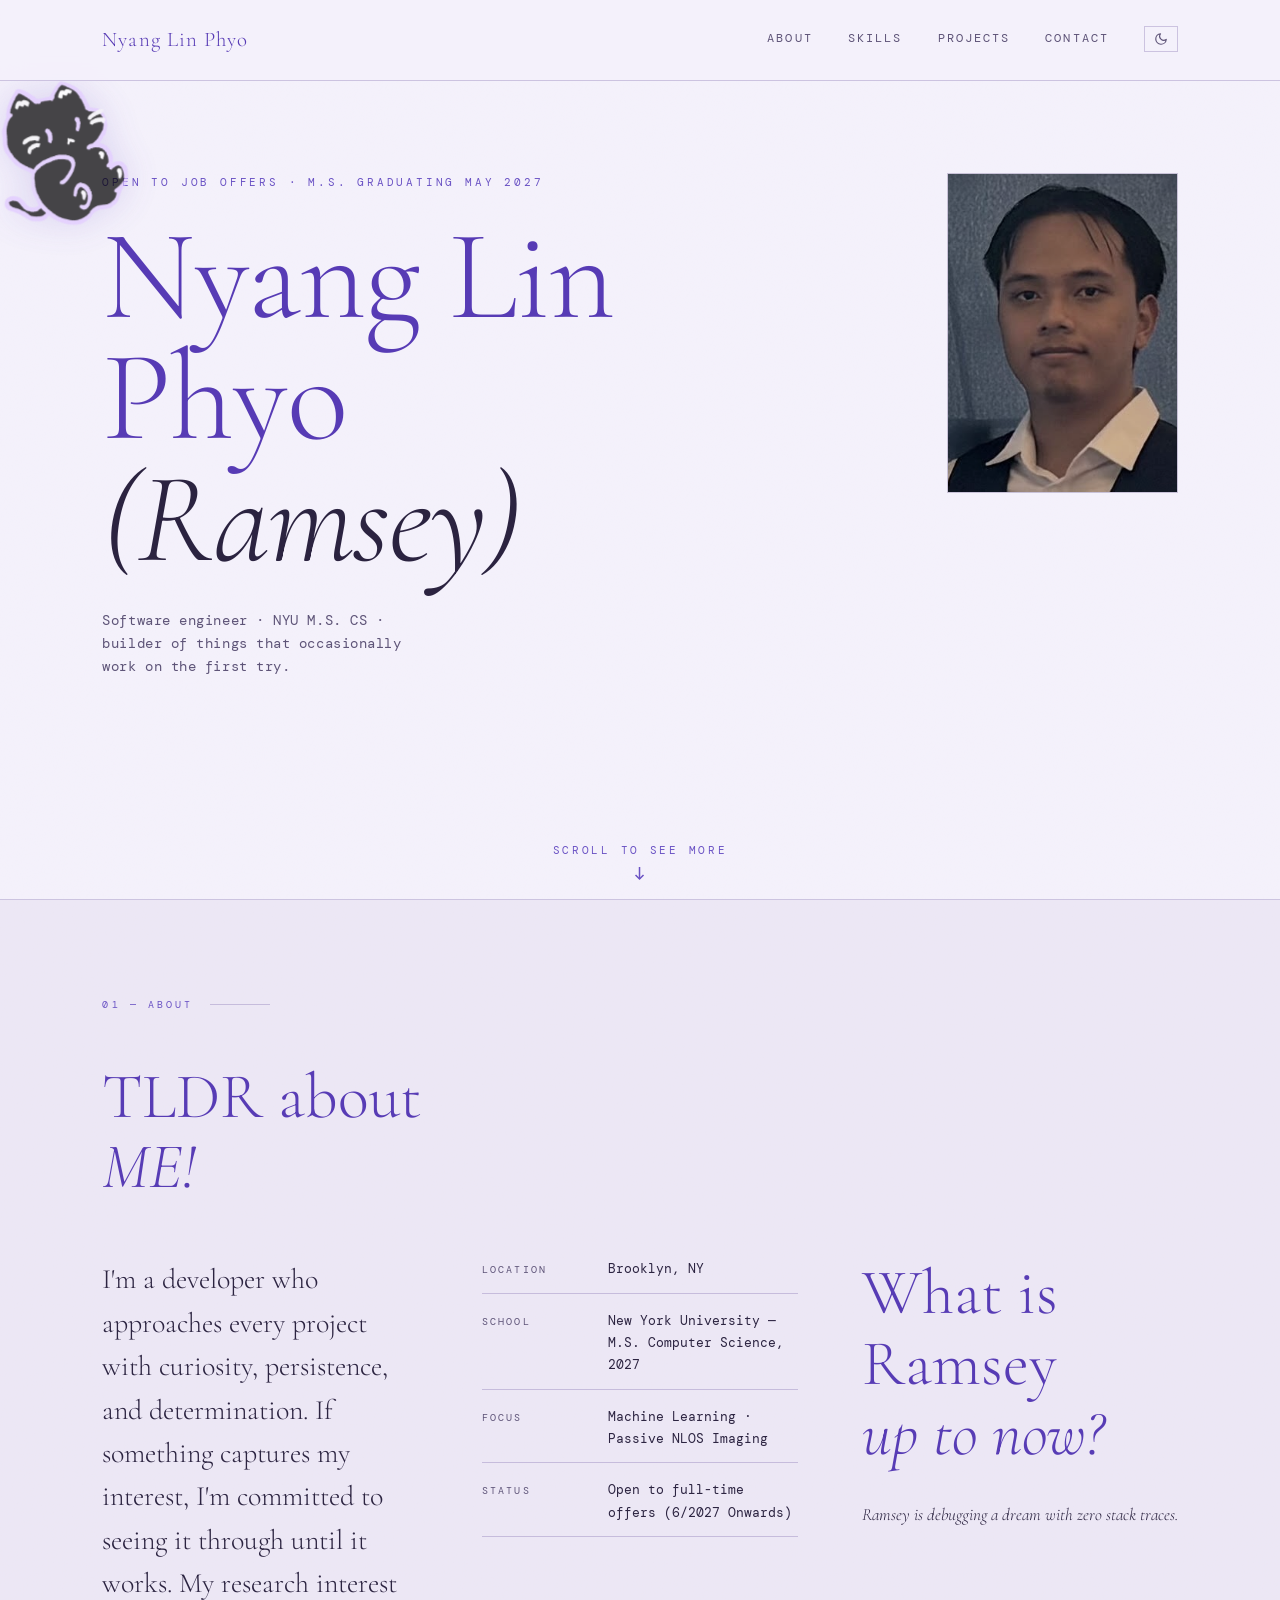
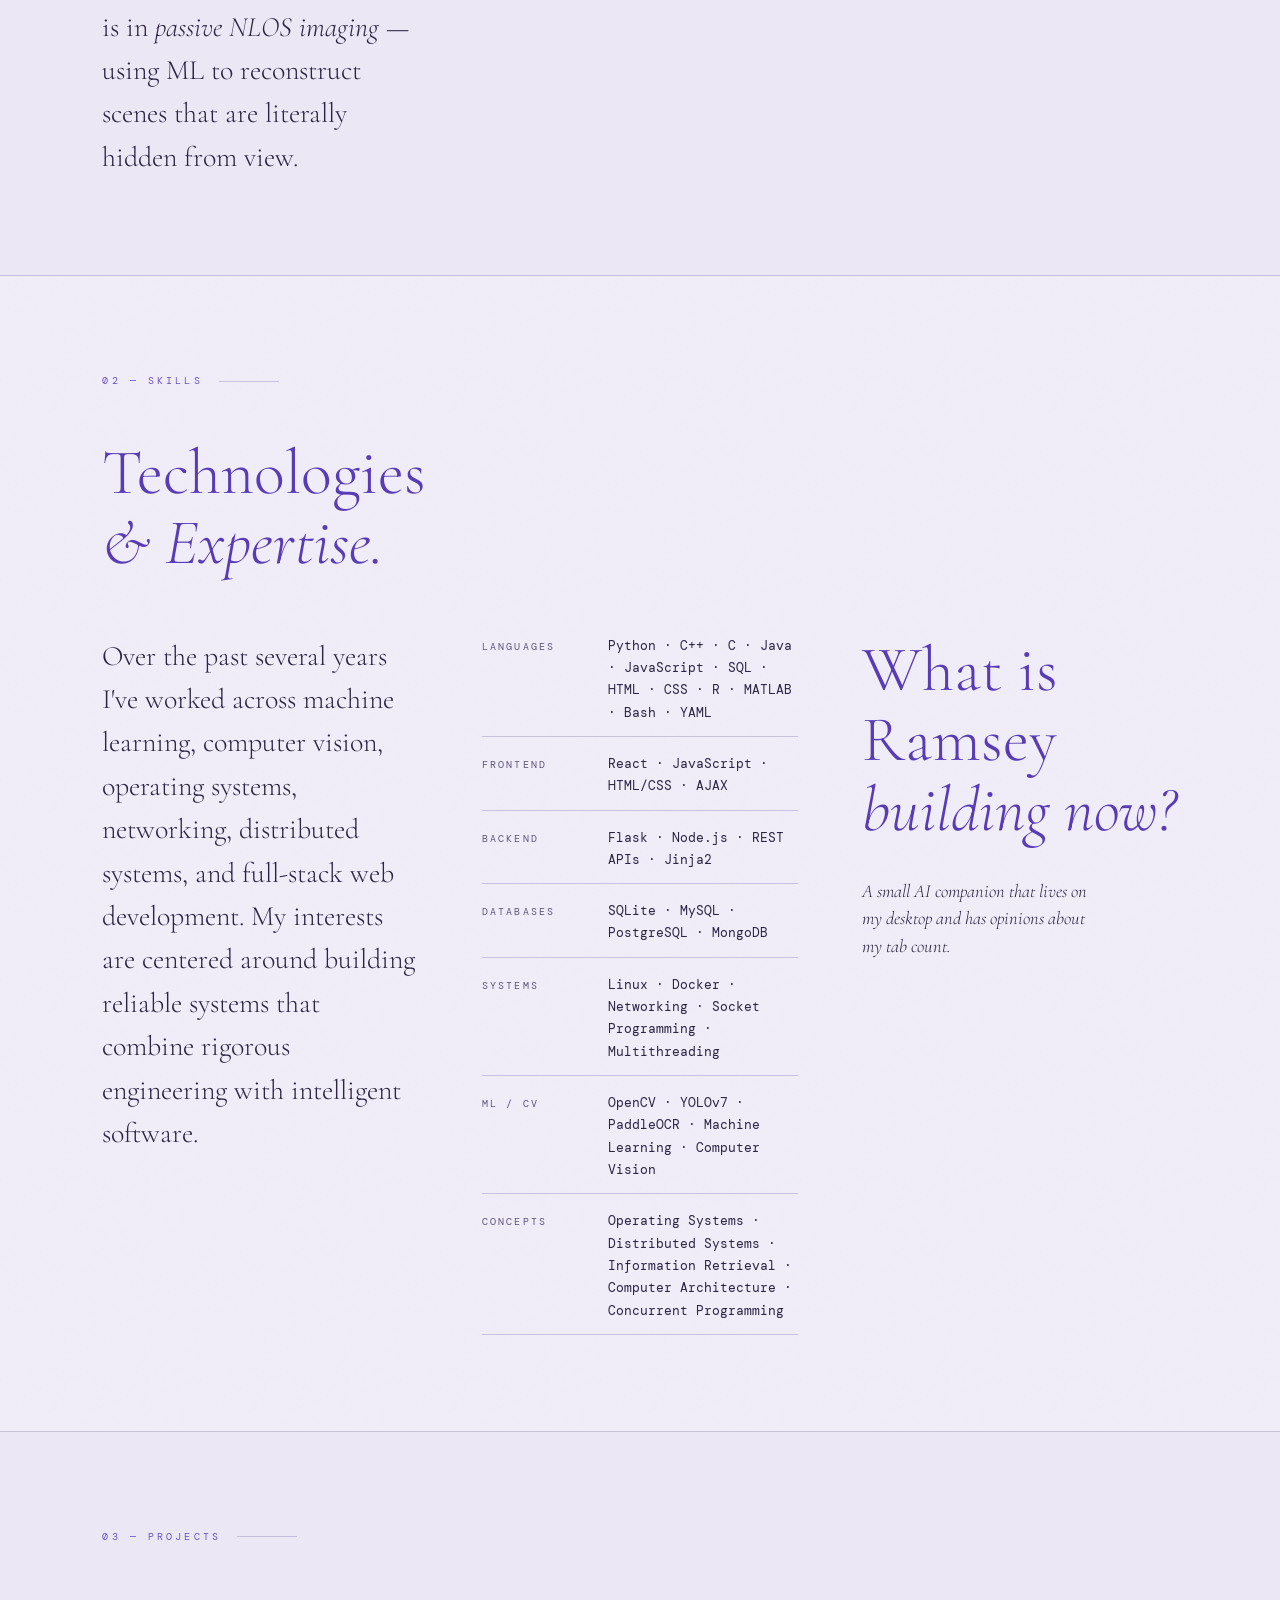
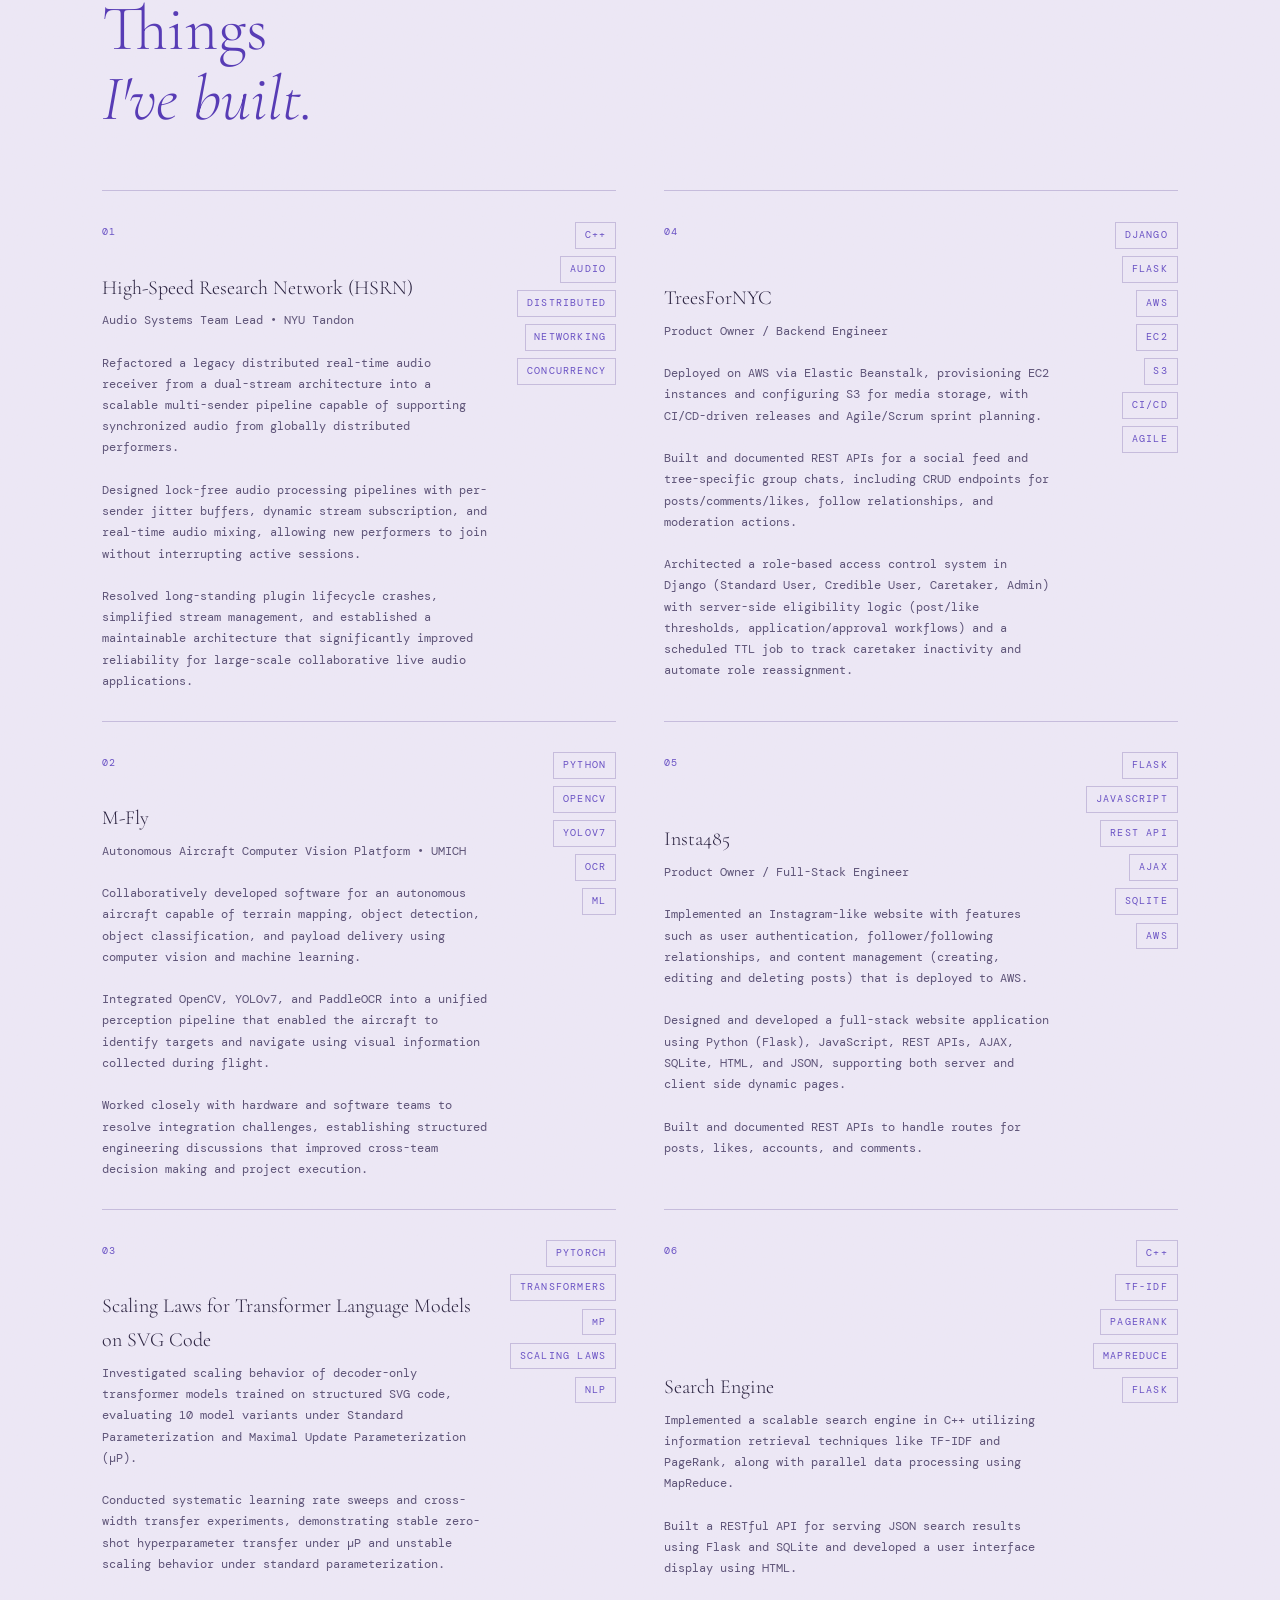
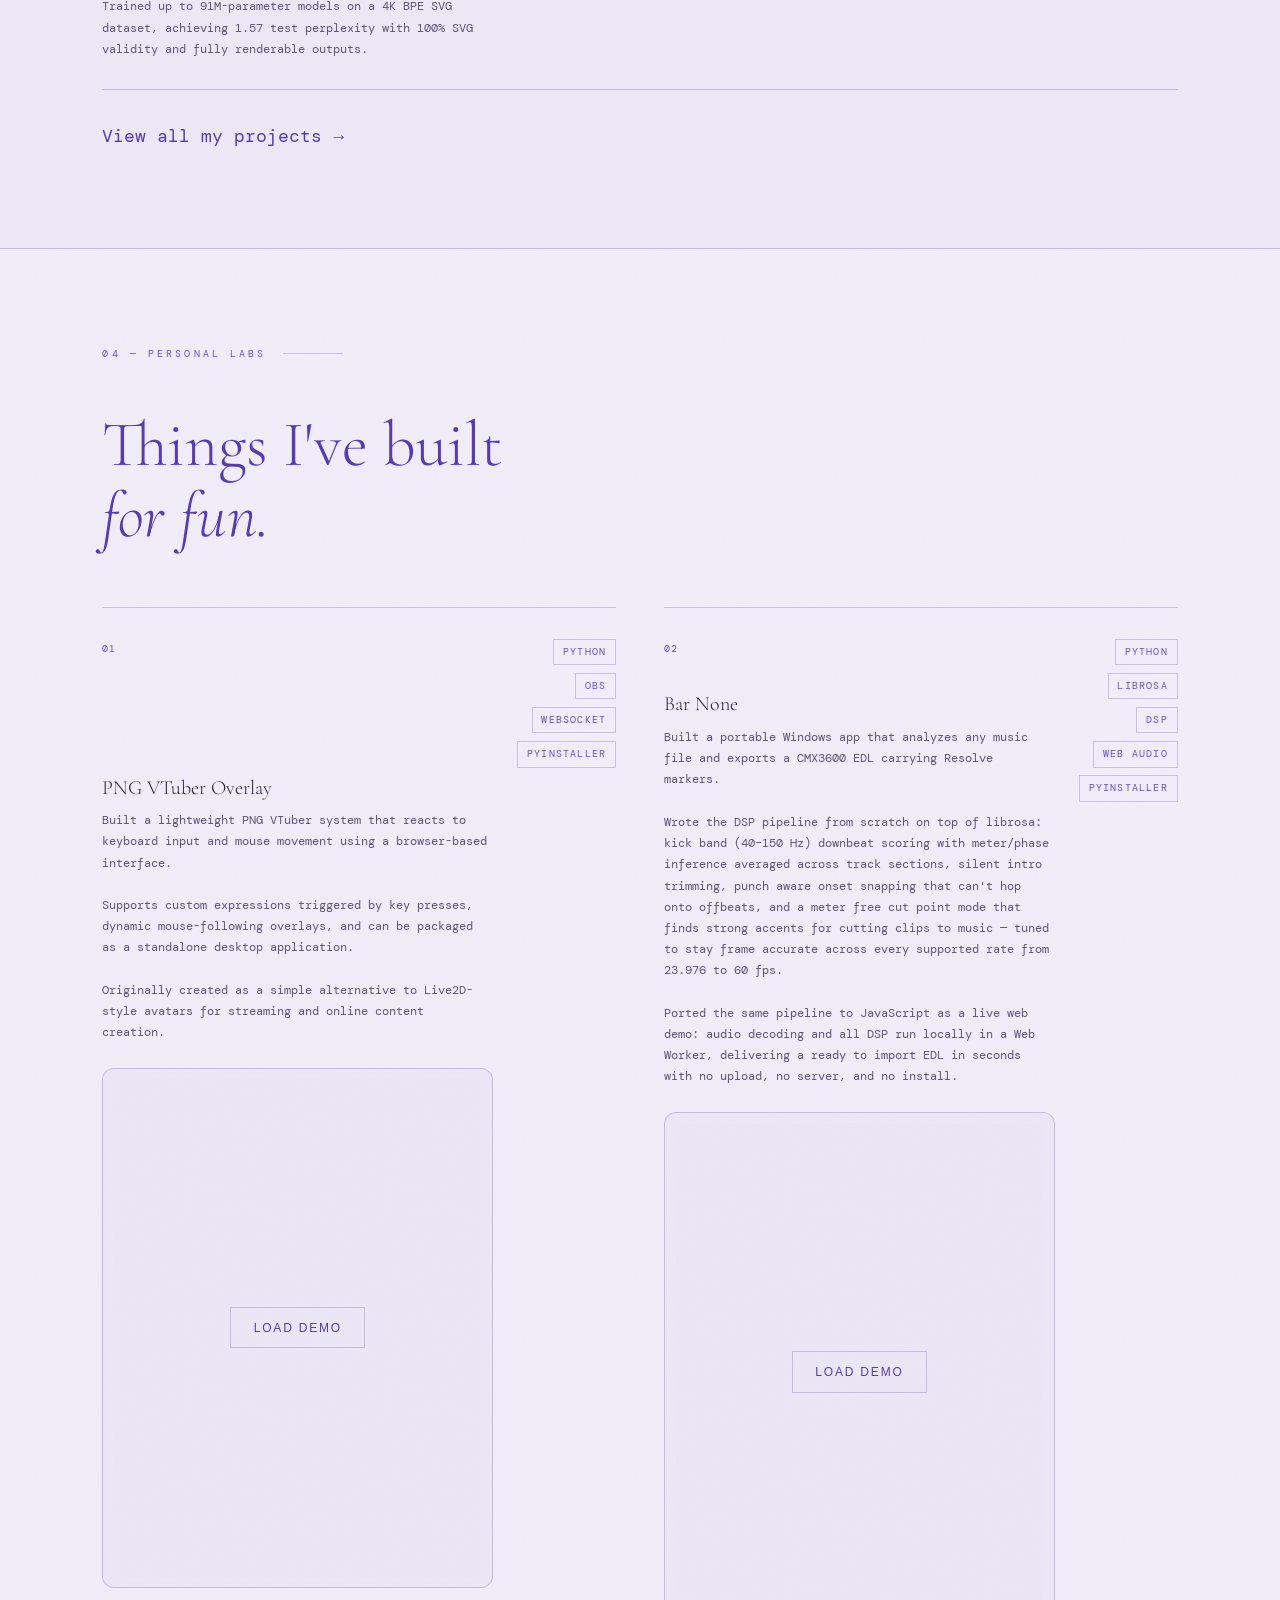
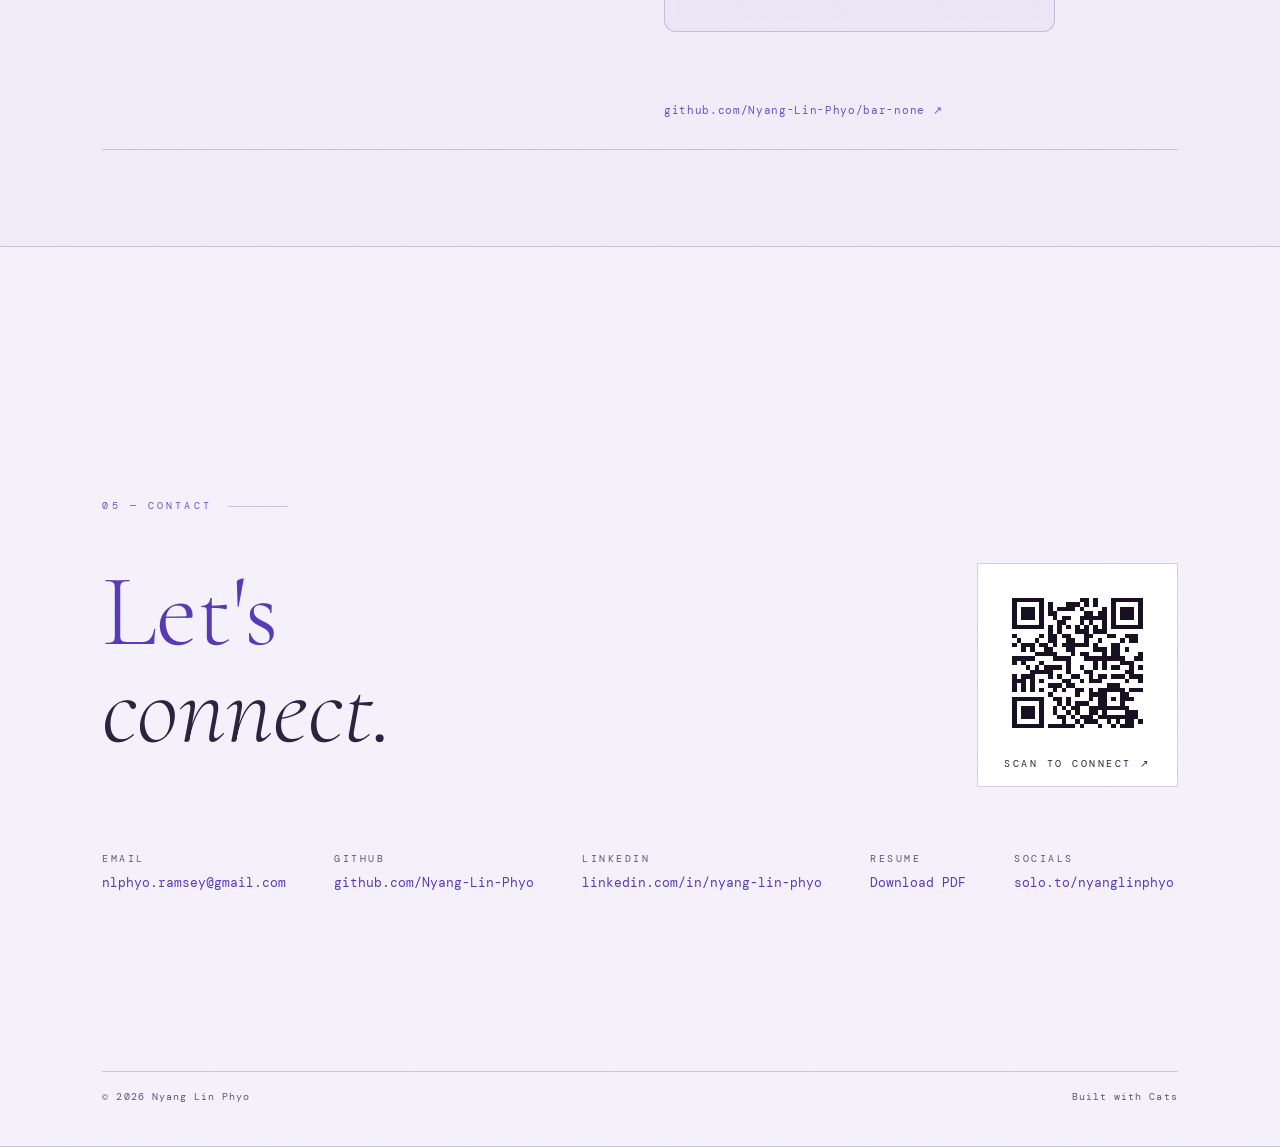
==== commit ba9bbcaf: "added another demo" ====
--- a/index.html
+++ b/index.html
@@ -417,7 +417,7 @@
                                 <button class="demo-btn" id="loadDemoBtn">Load Demo</button>
                             </div>
                             <p class="demo-hover-hint" id="demoHoverHint">Hover over the demo to activate key
-                                tracking.</p>
+                                tracking.<br>Works better on PC!</p>
                             <p class="demo-mobile-note">Best experienced on desktop — check it out there to see
                                 it in action.</p>
                         </div>
@@ -426,6 +426,46 @@
                         <span class="tag">Python</span>
                         <span class="tag">OBS</span>
                         <span class="tag">WebSocket</span>
+                        <span class="tag">PyInstaller</span>
+                    </div>
+                </div>
+                <div class="project-item fade-up">
+                    <span class="project-num" aria-hidden="true">02</span>
+                    <div class="project-content">
+                        <p class="project-title">Bar None</p>
+                        <p class="project-desc">
+                            Built a portable Windows app that analyzes any music file and exports a
+                            CMX3600 EDL carrying Resolve markers.
+                            <br><br>
+                            Wrote the DSP pipeline from scratch on top of librosa: kick band
+                            (40–150 Hz) downbeat scoring with meter/phase inference averaged
+                            across track sections, silent intro trimming, punch aware onset
+                            snapping that can't hop onto offbeats, and a meter free cut point
+                            mode that finds strong accents for cutting clips to music — tuned to
+                            stay frame accurate across every supported rate from 23.976 to 60 fps.
+                            <br><br>
+                            Ported the same pipeline to JavaScript as a live web demo: audio
+                            decoding and all DSP run locally in a Web Worker, delivering a
+                            ready to import EDL in seconds with no upload, no server, and no
+                            install.
+                        </p>
+                        <div class="project-demo-container fade-up">
+                            <div class="demo-placeholder" id="barNonePlaceholder">
+                                <button class="demo-btn" id="loadBarNoneBtn">Load Demo</button>
+                            </div>
+                            <p class="demo-hover-hint" id="barNoneHoverHint">Pick a song, hit detect, download the
+                                EDL — then import it into DaVinci Resolve.</p>
+                        </div>
+                        <p class="project-repo-link">
+                            <a href="https://github.com/Nyang-Lin-Phyo/bar-none" target="_blank"
+                                rel="noopener noreferrer">github.com/Nyang-Lin-Phyo/bar-none ↗</a>
+                        </p>
+                    </div>
+                    <div class="project-tags">
+                        <span class="tag">Python</span>
+                        <span class="tag">librosa</span>
+                        <span class="tag">DSP</span>
+                        <span class="tag">Web Audio</span>
                         <span class="tag">PyInstaller</span>
                     </div>
                 </div>
@@ -533,6 +573,26 @@
                 iframe.addEventListener('mouseleave', () => {
                     iframe.contentWindow?.postMessage({ type: 'blur' }, '*');
                 });
+
+                container.innerHTML = '';
+                container.appendChild(iframe);
+
+                requestAnimationFrame(() => {
+                    hint.style.opacity = '1';
+                });
+            });
+
+            /* Bar None demo loader (independent of the VTuber one) */
+            document.getElementById('loadBarNoneBtn').addEventListener('click', () => {
+                const container = document.getElementById('barNonePlaceholder');
+                const hint = document.getElementById('barNoneHoverHint');
+
+                const iframe = document.createElement('iframe');
+                iframe.src = 'demos/barnone-demo.html';
+                iframe.className = 'project-demo';
+                iframe.title = 'Bar None demo';
+                // allow-downloads so the sandboxed iframe can hand over the .edl
+                iframe.setAttribute('sandbox', 'allow-scripts allow-same-origin allow-downloads');
 
                 container.innerHTML = '';
                 container.appendChild(iframe);
--- a/css/styles.css
+++ b/css/styles.css
@@ -356,10 +356,14 @@
 }
 
 /* ── 7. PROJECTS ────────────────────────────────── */
+/* Personal Labs: full-width two-column card grid on desktop (PNG VTuber
+   and Bar None side by side), single column on mobile. */
 .project-list {
-    display: flex;
-    flex-direction: column;
-    max-width: 860px;
+    display: grid;
+    grid-template-columns: repeat(2, minmax(0, 1fr));
+    column-gap: 3rem;
+    max-width: none;
+    border-bottom: 1px solid var(--line);
 }
 
 .project-item {
@@ -371,8 +375,30 @@
     border-top: 1px solid var(--line);
 }
 
-.project-item:last-child {
-    border-bottom: 1px solid var(--line);
+/* card layout: number on top, content under it, tags as a vertical
+   rail on the right; even borders on every card in the grid */
+.project-list .project-item {
+    display: grid;
+    grid-template-columns: minmax(0, 1fr) max-content;
+    grid-template-areas:
+        'num    tags'
+        'content tags';
+    column-gap: 1.5rem;
+    align-items: start;
+    border-bottom: none;
+}
+
+.project-list .project-item:last-child {
+    border-bottom: none;
+}
+
+.project-list .project-num {
+    grid-area: num;
+    margin-bottom: 0.35rem;
+}
+
+.project-list .project-content {
+    grid-area: content;
 }
 
 .project-num {
@@ -401,6 +427,33 @@
     flex-wrap: wrap;
     gap: 0.4rem;
     justify-content: flex-end;
+}
+
+/* tags sit as a vertical rail along the side of each card */
+.project-list .project-tags {
+    grid-area: tags;
+    flex-direction: column;
+    align-items: flex-end;
+    justify-content: flex-start;
+    gap: 0.45rem;
+    margin-top: 0.1rem;
+    padding-top: 0;
+}
+
+/* repo link under the Bar None demo */
+.project-repo-link {
+    margin-top: 1.25rem;
+    font-size: 0.7rem;
+    letter-spacing: 0.06em;
+}
+
+.project-repo-link a {
+    color: var(--purple-dim);
+    transition: color 0.2s ease;
+}
+
+.project-repo-link a:hover {
+    color: var(--purple);
 }
 
 .tag {
@@ -1209,6 +1262,33 @@
         grid-template-columns: 2rem 1fr;
     }
 
+    /* Personal Labs: stack the cards — PNG VTuber on top of Bar None */
+    .project-list {
+        grid-template-columns: 1fr;
+        column-gap: 0;
+    }
+
+    .project-list .project-item {
+        grid-template-columns: 1fr;
+        grid-template-areas:
+            'num'
+            'content'
+            'tags';
+        column-gap: 0;
+        row-gap: 1rem;
+    }
+
+    /* on mobile the tags wrap as a row along the bottom of the card */
+    .project-list .project-tags {
+        display: flex;
+        flex-direction: row;
+        flex-wrap: wrap;
+        align-items: center;
+        justify-content: flex-start;
+        gap: 0.4rem;
+        margin-top: 0;
+    }
+
     .project-tags {
         display: none;
     }
